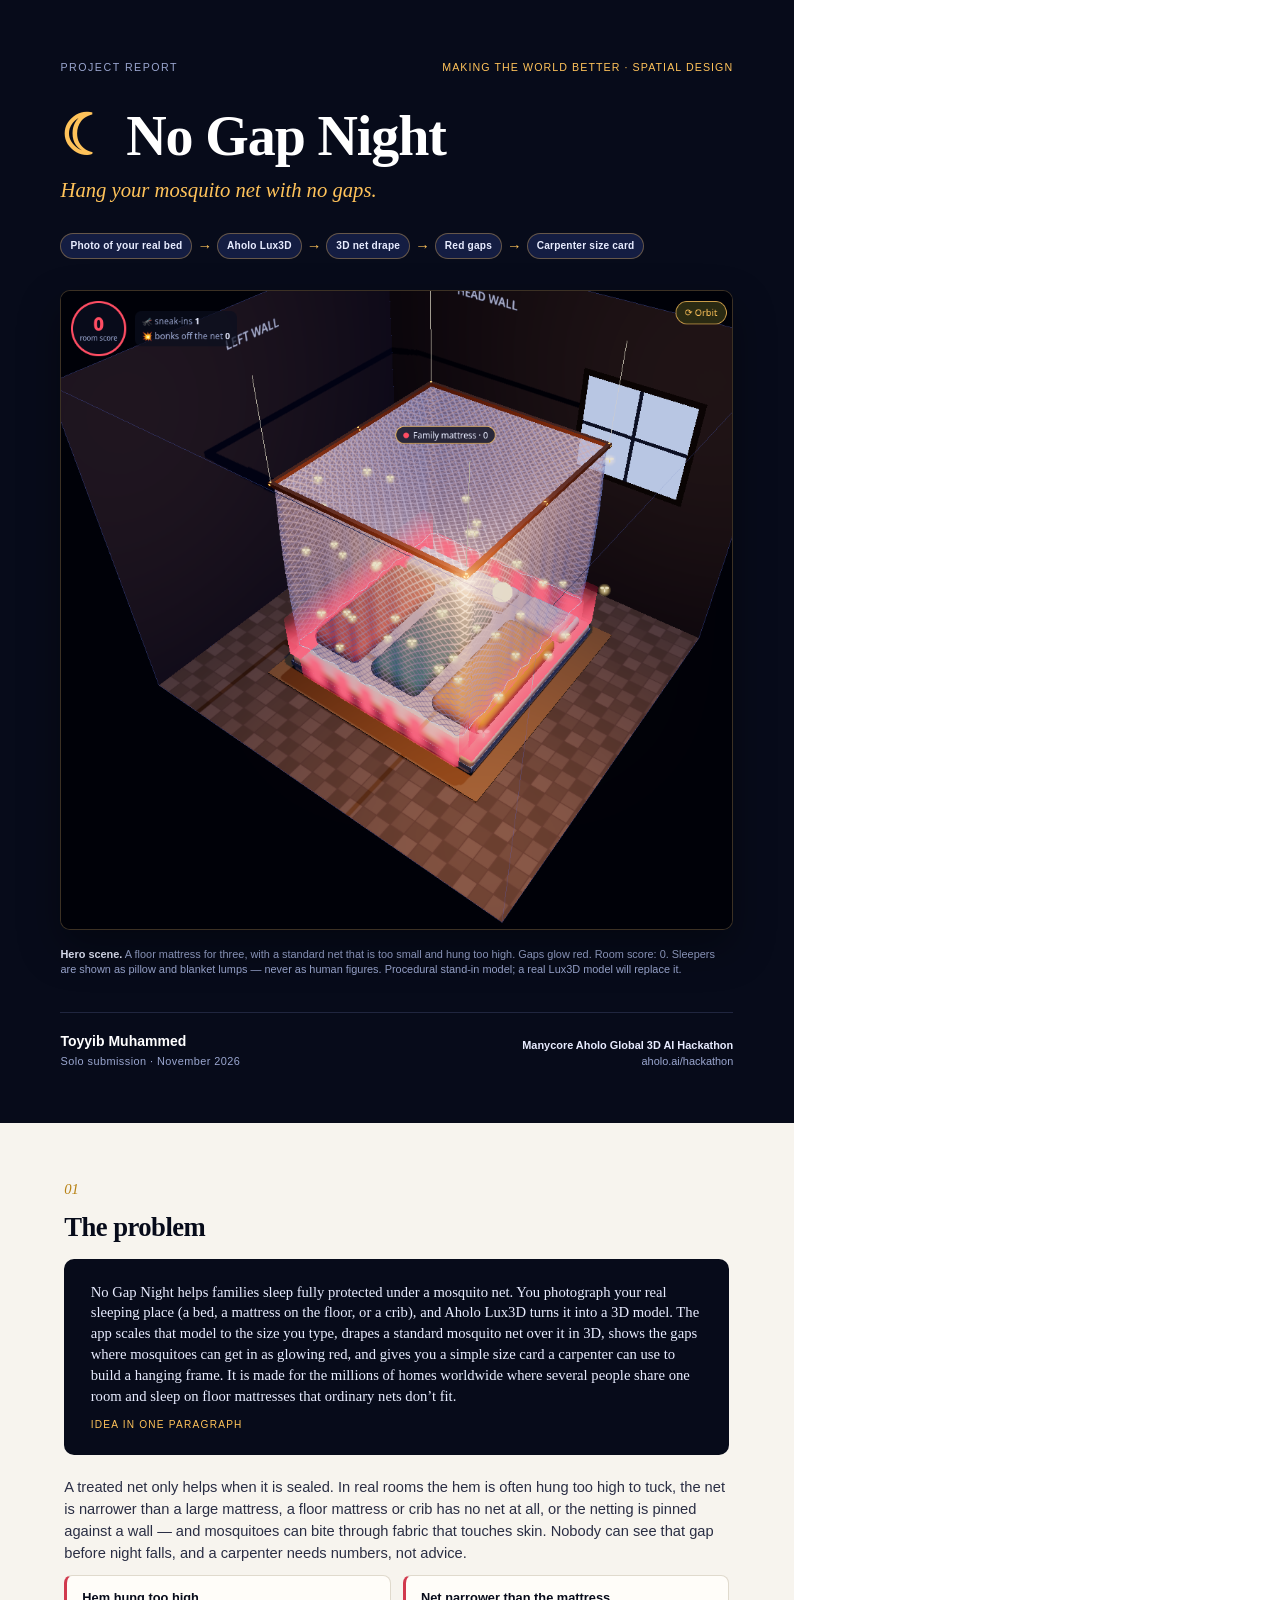
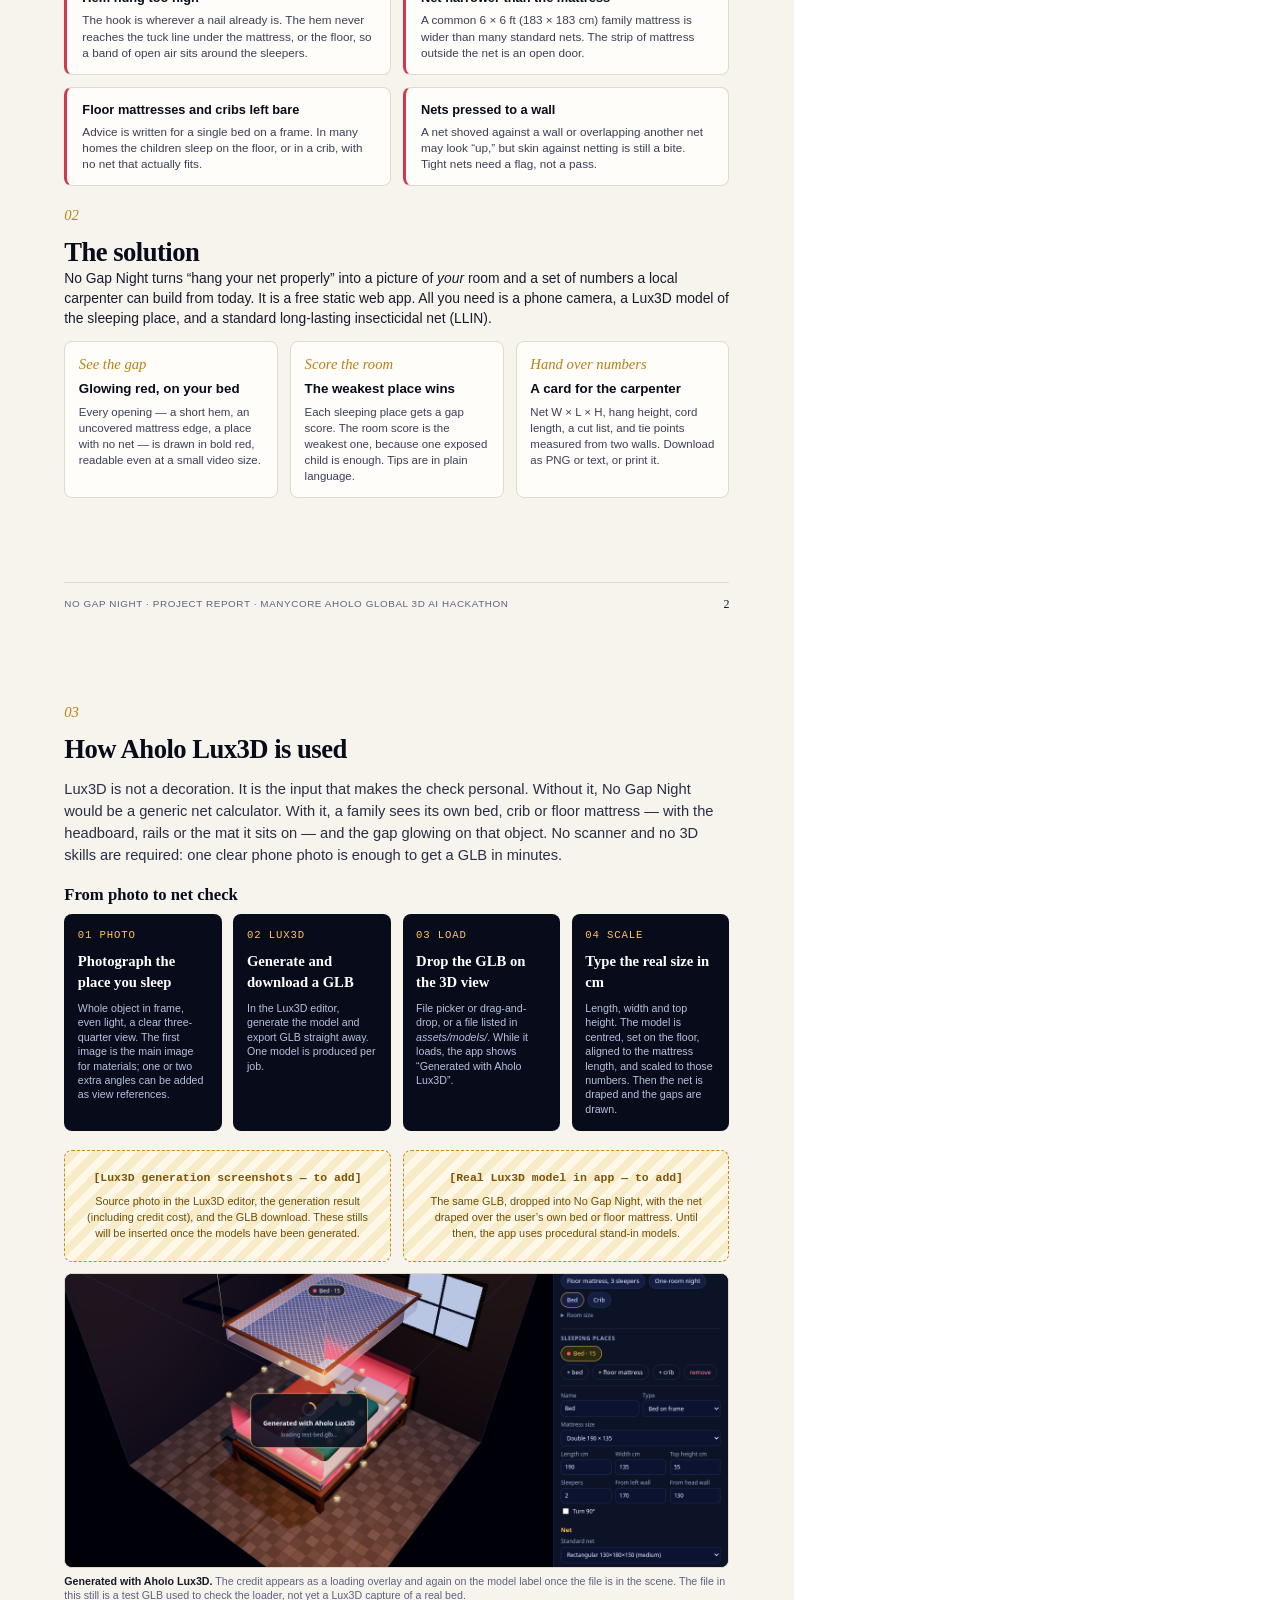
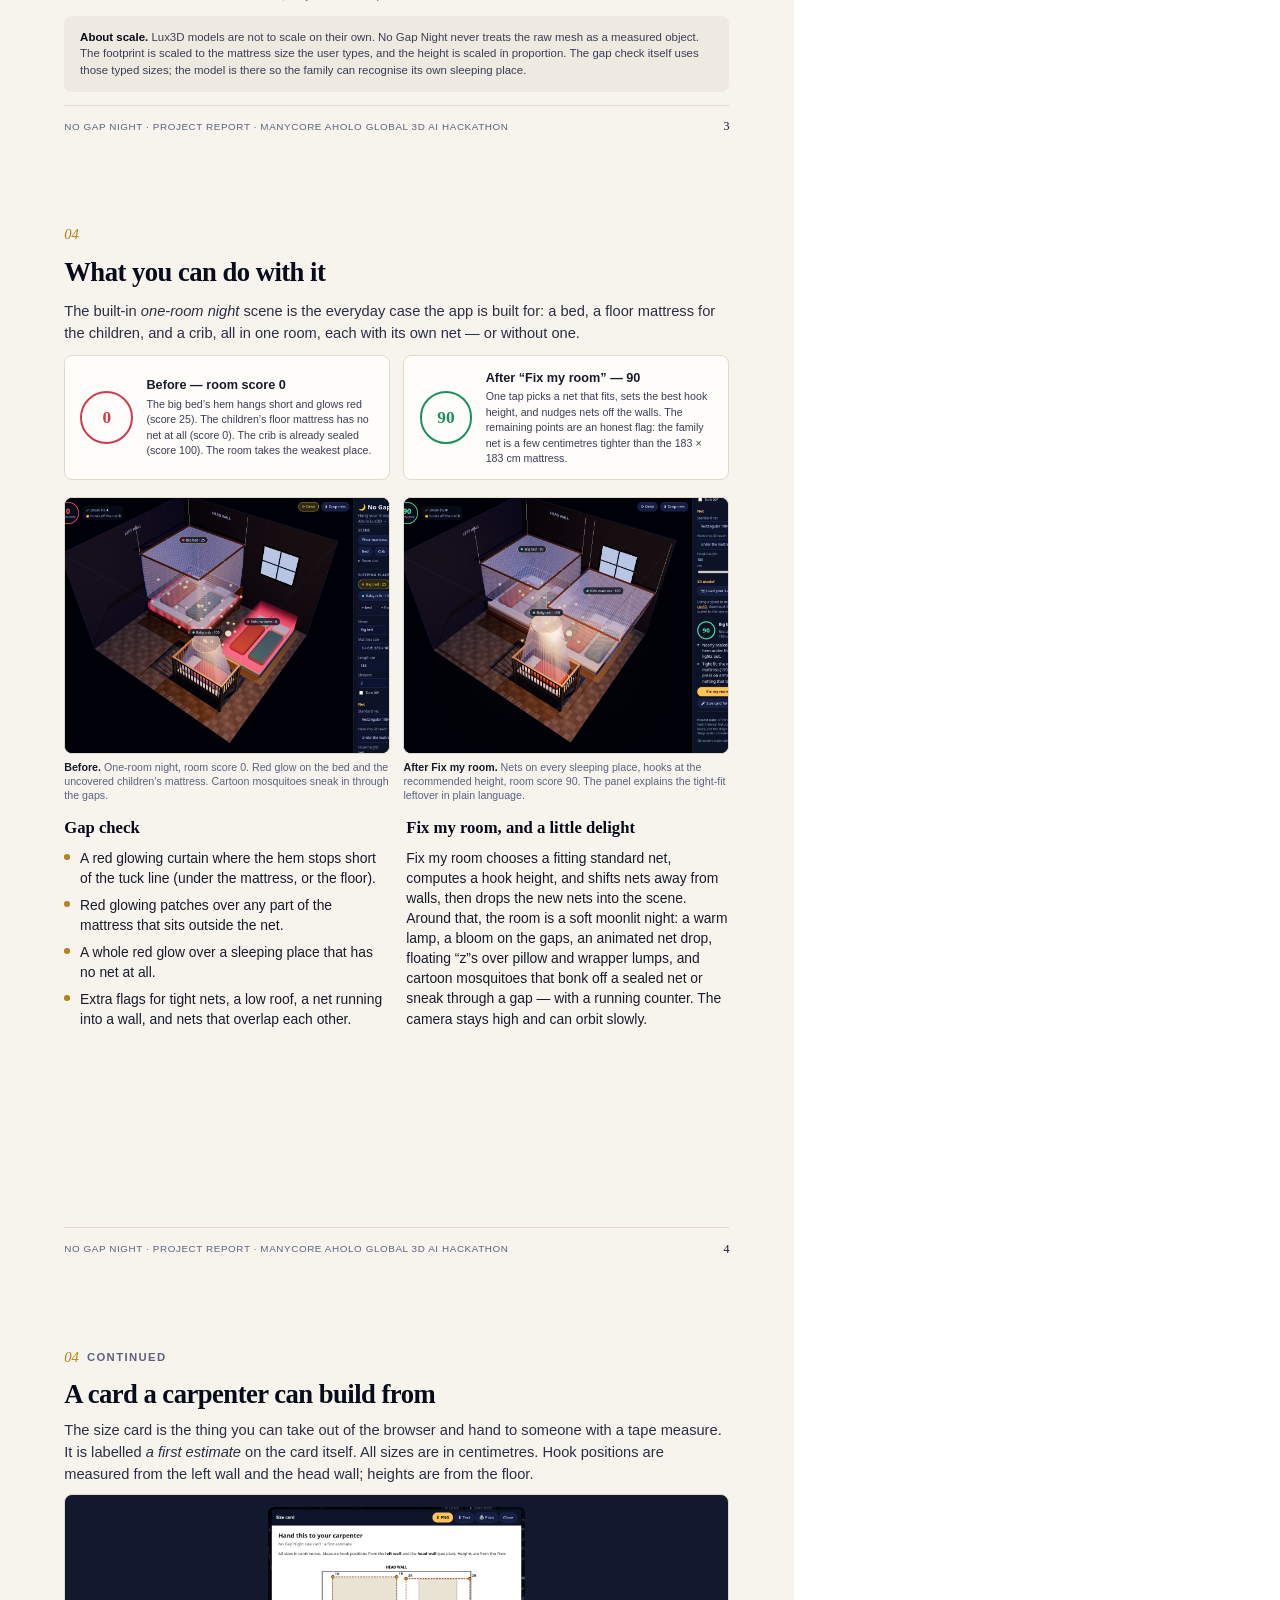
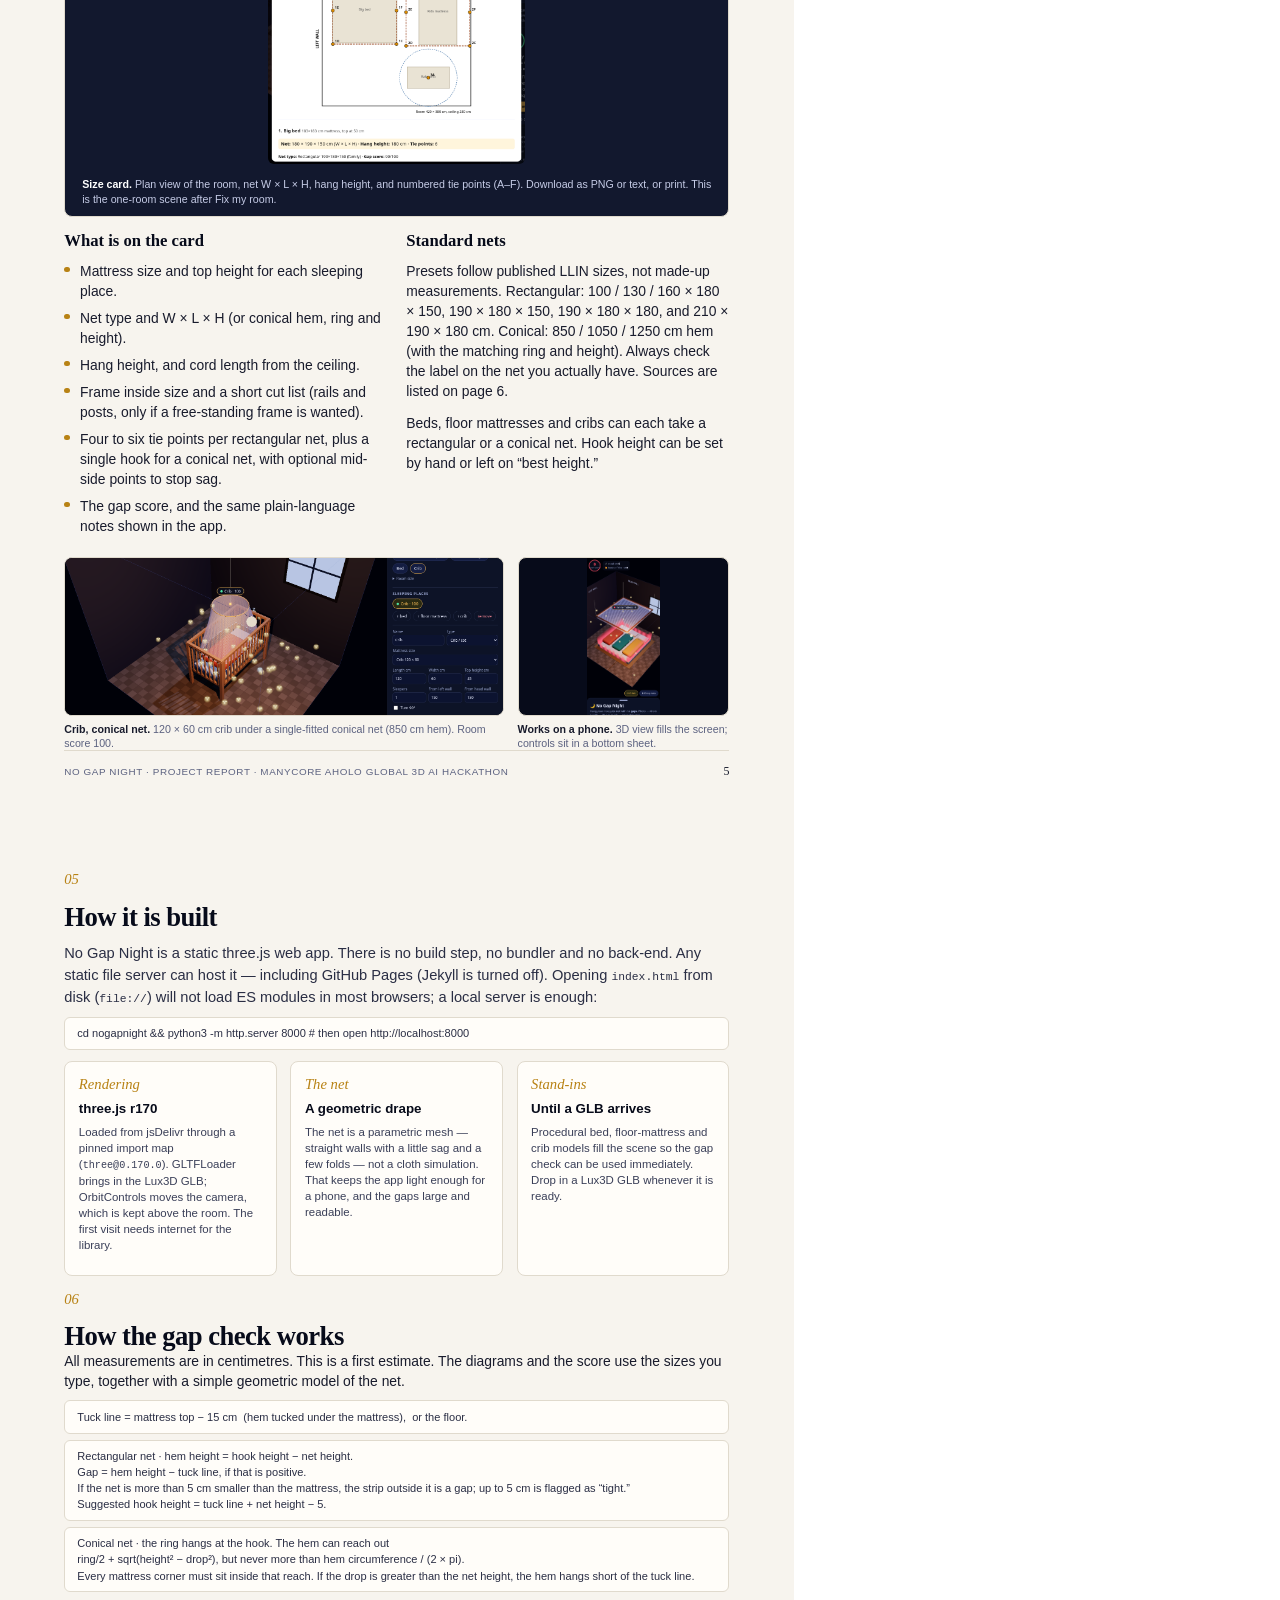
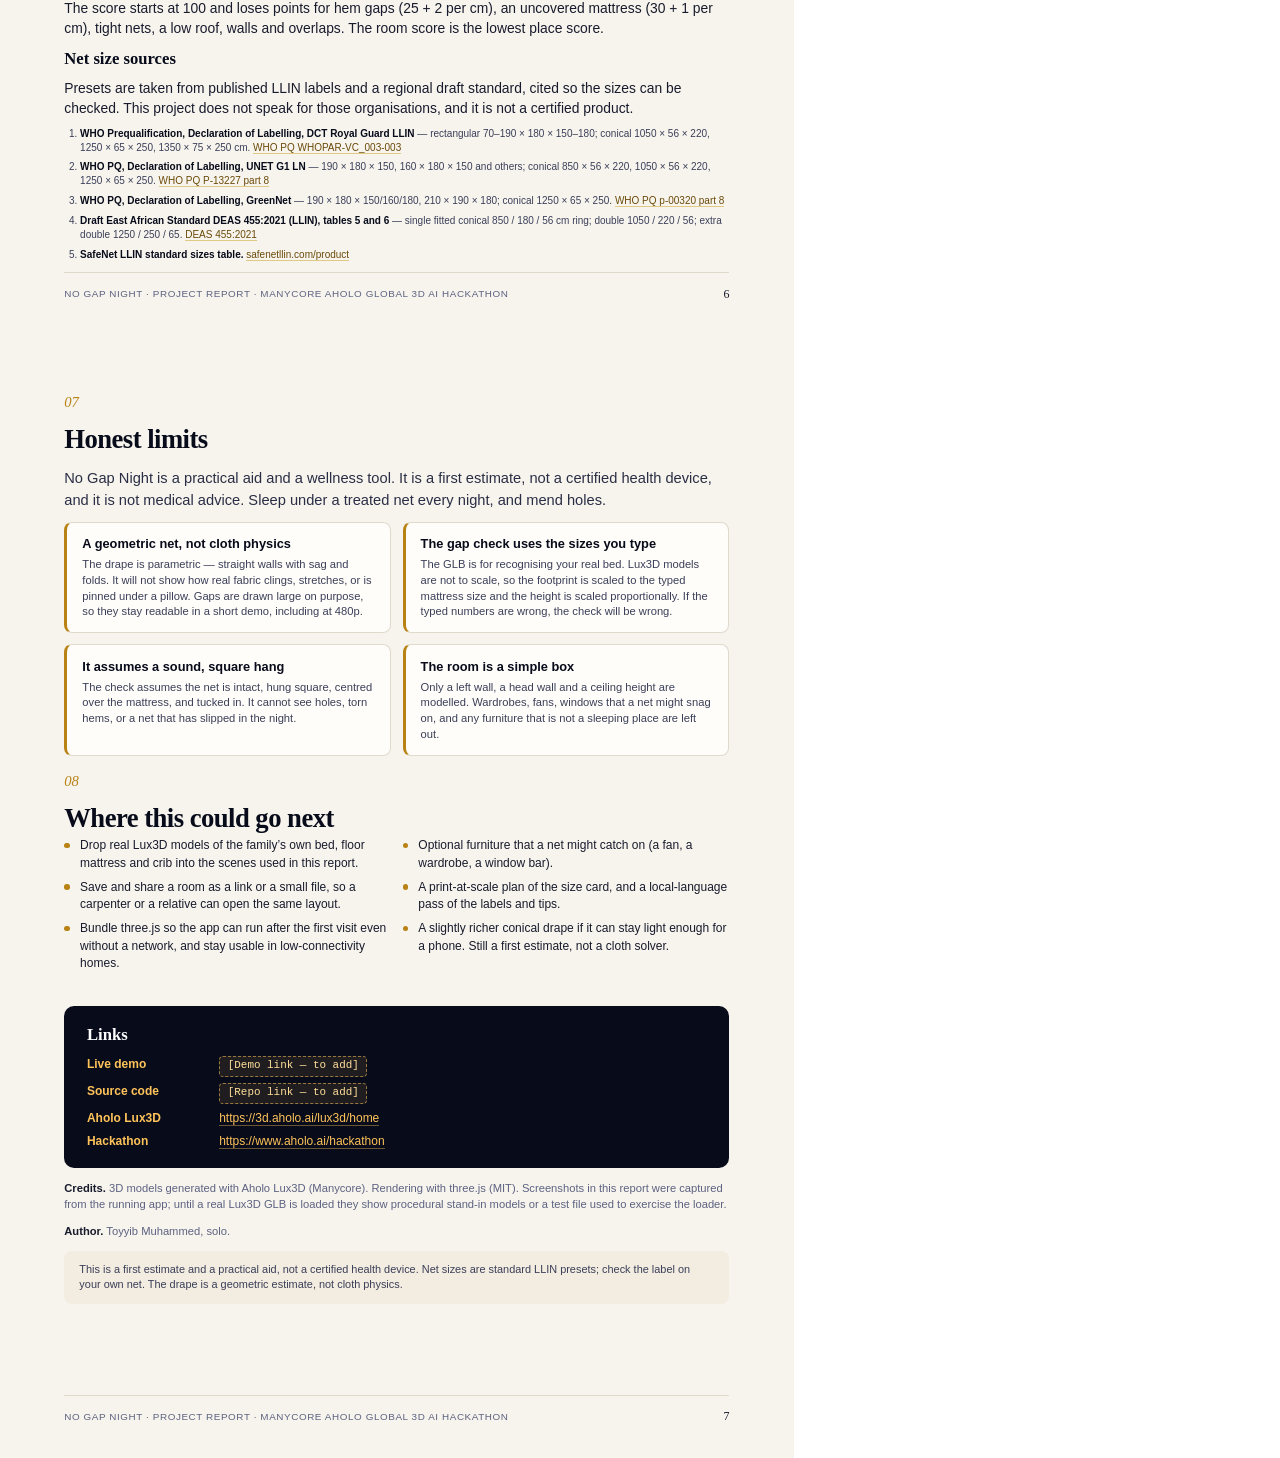
==== docs/report.html @ 70de6a38 "Add No Gap Night project report PDF for the Aholo hackathon. Seven-page A4 report (docs/NoGapNight-R" ====
<!DOCTYPE html>
<html lang="en">
<head>
<meta charset="utf-8">
<title>No Gap Night — Project Report</title>
<meta name="author" content="Toyyib Muhammed">
<style>
  @font-face {
    font-family: "Fraunces";
    src: url("file:///usr/share/fonts/truetype/sand-box/google/Fraunces/Fraunces-VariableFont_SOFT%2CWONK%2Copsz%2Cwght.ttf") format("truetype");
    font-weight: 100 900;
    font-style: normal;
    font-display: swap;
  }
  @font-face {
    font-family: "Fraunces";
    src: url("file:///usr/share/fonts/truetype/sand-box/google/Fraunces/Fraunces-Italic-VariableFont_SOFT%2CWONK%2Copsz%2Cwght.ttf") format("truetype");
    font-weight: 100 900;
    font-style: italic;
    font-display: swap;
  }
  @font-face {
    font-family: "Instrument Sans";
    src: url("file:///usr/share/fonts/truetype/sand-box/google/Instrument%20Sans/InstrumentSans-VariableFont_wdth%2Cwght.ttf") format("truetype");
    font-weight: 100 900;
    font-style: normal;
    font-display: swap;
  }
  @font-face {
    font-family: "Instrument Sans";
    src: url("file:///usr/share/fonts/truetype/sand-box/google/Instrument%20Sans/InstrumentSans-Italic-VariableFont_wdth%2Cwght.ttf") format("truetype");
    font-weight: 100 900;
    font-style: italic;
    font-display: swap;
  }
  @font-face {
    font-family: "IBM Plex Mono";
    src: url("file:///usr/share/fonts/truetype/sand-box/google/IBM%20Plex%20Mono/IBMPlexMono-Regular.ttf") format("truetype");
    font-weight: 400;
    font-style: normal;
  }
  @font-face {
    font-family: "IBM Plex Mono";
    src: url("file:///usr/share/fonts/truetype/sand-box/google/IBM%20Plex%20Mono/IBMPlexMono-SemiBold.ttf") format("truetype");
    font-weight: 600;
    font-style: normal;
  }

  :root {
    --navy: #070b1a;
    --navy-2: #12182e;
    --ink: #181b2c;
    --mute: #5c6280;
    --paper: #f7f4ee;
    --paper-2: #efeae1;
    --gold: #b88214;
    --gold-bright: #ffc35a;
    --gold-soft: #f4e4be;
    --bad: #d13a4e;
    --good: #1c8f62;
    --line: #e0dacd;
    --panel: #fffdf9;
  }

  * { box-sizing: border-box; margin: 0; padding: 0; }
  html, body {
    background: #fff;
    color: var(--ink);
    font-family: "Instrument Sans", "Source Sans 3", sans-serif;
    font-size: 10.4pt;
    line-height: 1.45;
    -webkit-print-color-adjust: exact;
    print-color-adjust: exact;
  }
  @page { size: A4; margin: 0; }
  .page {
    width: 210mm;
    height: 297mm;
    overflow: hidden;
    position: relative;
    page-break-after: always;
    break-after: page;
  }
  .page:last-child { page-break-after: auto; break-after: auto; }

  /* ---------- Cover ---------- */
  .cover {
    background: var(--navy);
    color: #e8ecff;
    padding: 16mm 16mm 14mm;
    display: flex;
    flex-direction: column;
  }
  .cover .kicker {
    display: flex;
    justify-content: space-between;
    align-items: baseline;
    font-size: 8pt;
    letter-spacing: 0.14em;
    text-transform: uppercase;
    color: #9aa6cf;
    font-weight: 500;
  }
  .cover .kicker .track { color: var(--gold-bright); letter-spacing: 0.1em; }
  .cover h1 {
    font-family: "Fraunces", serif;
    font-optical-sizing: auto;
    font-weight: 600;
    font-size: 42pt;
    line-height: 0.95;
    letter-spacing: -0.02em;
    color: #fff;
    margin: 9mm 0 3.5mm;
  }
  .cover h1 .moon { color: var(--gold-bright); font-style: normal; margin-right: 4px; }
  .cover .sub {
    font-family: "Fraunces", serif;
    font-style: italic;
    font-weight: 400;
    font-size: 15.5pt;
    color: var(--gold-bright);
    margin-bottom: 7mm;
  }
  .pipeline {
    display: flex;
    align-items: center;
    gap: 0;
    margin-bottom: 8mm;
    flex-wrap: nowrap;
  }
  .pipeline span.step {
    background: #141d42;
    border: 1px solid rgba(255, 195, 90, 0.35);
    color: #e8ecff;
    font-size: 7.6pt;
    font-weight: 580;
    letter-spacing: 0.02em;
    padding: 5px 9px;
    border-radius: 999px;
    white-space: nowrap;
  }
  .pipeline span.arrow {
    color: var(--gold-bright);
    padding: 0 5px;
    font-size: 11pt;
    flex: none;
  }
  .hero-wrap {
    flex: 1;
    min-height: 0;
    border-radius: 10px;
    overflow: hidden;
    border: 1px solid rgba(255, 195, 90, 0.22);
    box-shadow: 0 18px 40px rgba(0,0,0,0.35);
    position: relative;
    background: #050814;
  }
  .hero-wrap img {
    width: 100%;
    height: 100%;
    object-fit: cover;
    object-position: 0% 48%;
    display: block;
  }
  .cover .caption {
    margin-top: 4.5mm;
    font-size: 8.2pt;
    color: #9aa6cf;
    line-height: 1.4;
  }
  .cover .caption strong { color: #e8ecff; font-weight: 600; }
  .cover-meta {
    display: flex;
    justify-content: space-between;
    align-items: flex-end;
    margin-top: 6mm;
    padding-top: 5mm;
    border-top: 1px solid rgba(160, 180, 255, 0.16);
  }
  .cover-meta .who {
    font-size: 10.5pt;
    color: #fff;
    font-weight: 600;
  }
  .cover-meta .who small {
    display: block;
    font-weight: 400;
    font-size: 8.2pt;
    color: #9aa6cf;
    margin-top: 2px;
    letter-spacing: 0.04em;
  }
  .cover-meta .event {
    text-align: right;
    font-size: 8.2pt;
    color: #9aa6cf;
    line-height: 1.45;
  }
  .cover-meta .event b { color: #e8ecff; font-weight: 600; }

  /* ---------- Interior ---------- */
  .inner {
    background: var(--paper);
    color: var(--ink);
    padding: 15mm 17mm 20mm;
  }
  .footer {
    position: absolute;
    left: 17mm;
    right: 17mm;
    bottom: 8.5mm;
    display: flex;
    justify-content: space-between;
    align-items: center;
    font-size: 7.4pt;
    letter-spacing: 0.06em;
    text-transform: uppercase;
    color: var(--mute);
    border-top: 1px solid var(--line);
    padding-top: 3.2mm;
  }
  .footer .pg { font-family: "Fraunces", serif; font-variant-numeric: lining-nums; letter-spacing: 0; text-transform: none; font-size: 9pt; color: var(--ink); }

  .sec-label {
    display: flex;
    align-items: baseline;
    gap: 8px;
    margin-bottom: 3.2mm;
  }
  .sec-label .num {
    font-family: "Fraunces", serif;
    font-style: italic;
    font-weight: 500;
    color: var(--gold);
    font-size: 11pt;
  }
  h2 {
    font-family: "Fraunces", serif;
    font-weight: 600;
    font-size: 20pt;
    letter-spacing: -0.02em;
    line-height: 1.1;
    color: var(--navy);
  }
  h3 {
    font-family: "Fraunces", serif;
    font-weight: 600;
    font-size: 12.5pt;
    color: var(--navy);
    margin: 4.5mm 0 2mm;
  }
  p { margin: 0 0 3mm; }
  p.lead {
    font-size: 11pt;
    line-height: 1.5;
    color: #2a2e44;
  }

  .pull {
    background: var(--navy);
    color: #e8ecff;
    border-radius: 10px;
    padding: 6mm 7mm;
    margin: 0 0 5.5mm;
  }
  .pull p {
    font-family: "Fraunces", serif;
    font-weight: 400;
    font-size: 11pt;
    line-height: 1.42;
    margin: 0;
    color: #e8ecff;
  }
  .pull .attr {
    margin-top: 3mm;
    font-family: "Instrument Sans", sans-serif;
    font-size: 7.6pt;
    letter-spacing: 0.12em;
    text-transform: uppercase;
    color: var(--gold-bright);
  }

  .gaps {
    display: grid;
    grid-template-columns: 1fr 1fr;
    gap: 3.2mm;
    margin: 1mm 0 5mm;
  }
  .gap-card {
    background: var(--panel);
    border: 1px solid var(--line);
    border-radius: 8px;
    padding: 3.4mm 4mm 3.2mm;
    border-left: 3.5px solid var(--bad);
  }
  .gap-card h4 {
    font-size: 9.6pt;
    font-weight: 650;
    margin: 0 0 1.2mm;
    color: var(--navy);
  }
  .gap-card p { margin: 0; font-size: 8.8pt; color: #3a3f58; line-height: 1.4; }

  .why {
    display: grid;
    grid-template-columns: 1fr 1fr 1fr;
    gap: 3.2mm;
    margin-top: 1mm;
  }
  .why-card {
    background: var(--panel);
    border: 1px solid var(--line);
    border-radius: 8px;
    padding: 3.2mm 3.6mm 3.4mm;
  }
  .why-card .n {
    font-family: "Fraunces", serif;
    font-style: italic;
    color: var(--gold);
    font-size: 11pt;
  }
  .why-card h4 { font-size: 10pt; margin: 1mm 0 1.4mm; color: var(--navy); }
  .why-card p { margin: 0; font-size: 8.6pt; color: #3a3f58; line-height: 1.4; }

  /* Steps */
  .steps {
    display: grid;
    grid-template-columns: repeat(4, 1fr);
    gap: 3mm;
    margin: 2mm 0 5mm;
  }
  .step-card {
    background: var(--navy);
    color: #e8ecff;
    border-radius: 8px;
    padding: 3.6mm 3.6mm 4mm;
    min-height: 34mm;
  }
  .step-card .n {
    font-family: "IBM Plex Mono", monospace;
    font-size: 8pt;
    color: var(--gold-bright);
    letter-spacing: 0.08em;
  }
  .step-card h4 {
    font-family: "Fraunces", serif;
    font-size: 11pt;
    font-weight: 600;
    margin: 2mm 0 2mm;
    color: #fff;
  }
  .step-card p { margin: 0; font-size: 8pt; color: #b7c0e0; line-height: 1.35; }

  .placeholder {
    border: 1.5px dashed #c48a1a;
    background: repeating-linear-gradient(
      -45deg,
      #fff8e8,
      #fff8e8 8px,
      #f8ebc8 8px,
      #f8ebc8 16px
    );
    border-radius: 8px;
    padding: 5mm 5mm;
    text-align: center;
    color: #6a4e08;
  }
  .placeholder .tag {
    font-family: "IBM Plex Mono", monospace;
    font-weight: 600;
    font-size: 8.6pt;
    color: #7a5408;
    letter-spacing: 0;
    text-transform: none;
  }
  .placeholder p {
    margin: 2mm 0 0;
    font-size: 8.2pt;
    color: #6a4e08;
  }
  .ph-row {
    display: grid;
    grid-template-columns: 1fr 1fr;
    gap: 3.2mm;
    margin: 3mm 0;
  }

  figure {
    margin: 0 0 3.5mm;
  }
  figure img {
    width: 100%;
    display: block;
    border-radius: 8px;
    border: 1px solid var(--line);
    background: #070b1a;
  }
  figcaption {
    font-size: 8pt;
    color: var(--mute);
    margin-top: 1.6mm;
    line-height: 1.35;
  }
  figcaption strong { color: var(--ink); font-weight: 600; }

  .shot-tall { height: 88mm; object-fit: cover; object-position: 20% 50%; }
  .shot-wide { height: 78mm; object-fit: cover; object-position: 30% 50%; }
  .shot-card { height: 68mm; width: auto; max-width: 100%; object-fit: contain; object-position: center top; background: transparent; border: none; margin: 0 auto; }
  figure.cardfig { text-align: center; background: var(--navy-2); border-radius: 8px; padding: 3mm 3mm 0; border: 1px solid var(--line); margin-bottom: 3.2mm; }
  figure.cardfig img { border: none; border-radius: 6px; }
  figure.cardfig figcaption { text-align: left; padding: 2mm 1.5mm 2.6mm; color: #c5cbe6; }
  figure.cardfig figcaption strong { color: #fff; }
  .shot-pair {
    display: grid;
    grid-template-columns: 1fr 1fr;
    gap: 3.5mm;
    margin: 0 0 3.5mm;
  }
  .shot-pair figure { margin: 0; }
  .shot-pair img { height: 68mm; object-fit: cover; object-position: 15% 50%; }
  .shot-pair.crib-mobile { grid-template-columns: 1.35fr 0.65fr; margin: 0; }
  .shot-pair.crib-mobile img { height: 42mm; object-position: 18% 40%; }
  .shot-pair.crib-mobile .mobile img { object-fit: contain; object-position: center top; background: #070b1a; }
  .trio {
    display: grid;
    grid-template-columns: 1.15fr 1.15fr 0.7fr;
    gap: 3.2mm;
    margin: 0;
    align-items: start;
  }
  .trio figure { margin: 0; }
  .trio img { height: 46mm; object-fit: cover; object-position: 20% 40%; }
  .trio .mobile img {
    object-fit: contain;
    object-position: center top;
    background: #070b1a;
    height: 46mm;
  }

  .note {
    background: var(--paper-2);
    border-radius: 8px;
    padding: 3.4mm 4.2mm;
    font-size: 8.6pt;
    color: #3a3f58;
    margin: 0 0 4mm;
  }
  .note strong { color: var(--navy); }

  .split {
    display: grid;
    grid-template-columns: 1fr 1fr;
    gap: 5mm;
  }
  .split-3 {
    display: grid;
    grid-template-columns: 1fr 1fr 1fr;
    gap: 3.5mm;
  }

  ul.clean, ol.clean {
    margin: 0 0 3.5mm 4.2mm;
    padding: 0;
  }
  ul.clean li, ol.clean li { margin: 0 0 1.6mm; }
  ul.plain {
    list-style: none;
    margin: 0 0 3mm;
    padding: 0;
  }
  ul.plain li {
    padding-left: 4.2mm;
    position: relative;
    margin-bottom: 1.8mm;
  }
  ul.plain li::before {
    content: "";
    width: 5.5px;
    height: 5.5px;
    border-radius: 50%;
    background: var(--gold);
    position: absolute;
    left: 0;
    top: 0.45em;
  }

  .feat {
    display: grid;
    grid-template-columns: 22mm 1fr;
    gap: 3mm;
    margin-bottom: 3.6mm;
    align-items: start;
  }
  .feat .badge {
    font-family: "IBM Plex Mono", monospace;
    font-size: 7.2pt;
    letter-spacing: 0.06em;
    text-transform: uppercase;
    color: var(--gold);
    padding-top: 1.5px;
    font-weight: 600;
  }
  .feat h3 { margin: 0 0 1.2mm; font-size: 12pt; }
  .feat p { margin: 0; font-size: 9.4pt; color: #2a2e44; }

  .score-row {
    display: flex;
    gap: 3.5mm;
    margin: 0 0 4.5mm;
  }
  .pill {
    flex: 1;
    background: var(--panel);
    border: 1px solid var(--line);
    border-radius: 8px;
    padding: 3.2mm 4mm;
    display: flex;
    gap: 3.5mm;
    align-items: center;
  }
  .ring {
    width: 14mm;
    height: 14mm;
    border-radius: 50%;
    display: flex;
    align-items: center;
    justify-content: center;
    font-family: "Fraunces", serif;
    font-weight: 650;
    font-size: 13pt;
    flex: none;
    border: 2.5px solid;
  }
  .ring.bad { color: var(--bad); border-color: var(--bad); }
  .ring.good { color: var(--good); border-color: var(--good); }
  .pill h4 { font-size: 9.5pt; margin: 0 0 0.6mm; }
  .pill p { margin: 0; font-size: 8pt; color: #3a3f58; }

  .formula {
    font-family: "Instrument Sans", "IBM Plex Mono", sans-serif;
    font-size: 8.3pt;
    background: var(--panel);
    border: 1px solid var(--line);
    border-radius: 6px;
    padding: 2.0mm 3.2mm;
    margin: 0 0 1.6mm;
    color: #2a2e44;
    line-height: 1.45;
  }
  .sources {
    font-size: 7.5pt;
    color: #3a3f58;
    line-height: 1.38;
  }
  .sources li { margin-bottom: 1.1mm; }
  .sources a, a { color: #6a4a08; text-decoration: none; border-bottom: 1px solid #e0c985; }
  .sources .t { font-weight: 600; color: var(--navy); }

  .limit {
    background: var(--panel);
    border: 1px solid var(--line);
    border-left: 3.5px solid var(--gold);
    border-radius: 8px;
    padding: 3.2mm 4mm;
    margin: 0;
  }
  .limit h4 { font-size: 9.6pt; margin: 0 0 1mm; color: var(--navy); }
  .limit p { margin: 0; font-size: 8.4pt; color: #3a3f58; line-height: 1.4; }
  .limit-grid {
    display: grid;
    grid-template-columns: 1fr 1fr;
    gap: 3mm;
    margin: 0 0 4mm;
  }

  .future {
    display: grid;
    grid-template-columns: 1fr 1fr;
    gap: 3mm;
    margin: 1mm 0 4mm;
  }
  .future li { font-size: 9pt; }

  .links {
    background: var(--navy);
    color: #e8ecff;
    border-radius: 10px;
    padding: 4.5mm 6mm;
    margin: 0 0 3.2mm;
  }
  .links h3 { color: #fff; margin: 0 0 2.4mm; }
  .links dl { display: grid; grid-template-columns: 32mm 1fr; gap: 1.6mm 3mm; font-size: 9pt; }
  .links dt { color: var(--gold-bright); font-weight: 600; }
  .links dd { margin: 0; color: #e8ecff; }
  .links .ph {
    font-family: "IBM Plex Mono", monospace;
    font-size: 8.2pt;
    color: #ffe09a;
    background: rgba(255, 195, 90, 0.1);
    border: 1px dashed rgba(255, 195, 90, 0.55);
    border-radius: 4px;
    padding: 0.4mm 2mm;
    display: inline-block;
  }
  .links a { color: var(--gold-bright); border-bottom-color: rgba(255,195,90,0.4); }

  .credits {
    font-size: 8.4pt;
    color: var(--mute);
    line-height: 1.45;
  }
  .credits strong { color: var(--ink); }

  .disclaimer {
    margin-top: 2mm;
    margin-bottom: 0;
    padding: 2.8mm 4mm;
    background: #f3ece0;
    border-radius: 8px;
    font-size: 8.2pt;
    color: #3a3f58;
  }

  /* slight tighter lead on later pages */
  .tight p { margin-bottom: 2.4mm; }
</style>
</head>
<body>

<!-- ===================== PAGE 1: COVER ===================== -->
<section class="page cover">
  <div class="kicker">
    <span>Project report</span>
    <span class="track">Making the World Better  ·  Spatial Design</span>
  </div>
  <h1><span class="moon">☾</span> No Gap Night</h1>
  <div class="sub">Hang your mosquito net with no gaps.</div>
  <div class="pipeline">
    <span class="step">Photo of your real bed</span>
    <span class="arrow">→</span>
    <span class="step">Aholo Lux3D</span>
    <span class="arrow">→</span>
    <span class="step">3D net drape</span>
    <span class="arrow">→</span>
    <span class="step">Red gaps</span>
    <span class="arrow">→</span>
    <span class="step">Carpenter size card</span>
  </div>
  <div class="hero-wrap">
    <img src="../shots/01-hero-floor-mattress-gaps.png" alt="Hero scene: a floor mattress for three under a net that is too small and hung too high, with glowing red gaps and a room score of 0.">
  </div>
  <p class="caption"><strong>Hero scene.</strong> A floor mattress for three, with a standard net that is too small and hung too high. Gaps glow red. Room score: 0. Sleepers are shown as pillow and blanket lumps — never as human figures. Procedural stand-in model; a real Lux3D model will replace it.</p>
  <div class="cover-meta">
    <div class="who">Toyyib Muhammed
      <small>Solo submission  ·  November 2026</small>
    </div>
    <div class="event">
      <b>Manycore Aholo Global 3D AI Hackathon</b><br>
      aholo.ai/hackathon
    </div>
  </div>
</section>

<!-- ===================== PAGE 2: PROBLEM + SOLUTION ===================== -->
<section class="page inner">
  <div class="sec-label"><span class="num">01</span></div>
  <h2>The problem</h2>
  <div class="pull" style="margin-top:4.5mm;">
    <p>No Gap Night helps families sleep fully protected under a mosquito net. You photograph your real sleeping place (a bed, a mattress on the floor, or a crib), and Aholo Lux3D turns it into a 3D model. The app scales that model to the size you type, drapes a standard mosquito net over it in 3D, shows the gaps where mosquitoes can get in as glowing red, and gives you a simple size card a carpenter can use to build a hanging frame. It is made for the millions of homes worldwide where several people share one room and sleep on floor mattresses that ordinary nets don’t fit.</p>
    <div class="attr">Idea in one paragraph</div>
  </div>

  <p class="lead">A treated net only helps when it is sealed. In real rooms the hem is often hung too high to tuck, the net is narrower than a large mattress, a floor mattress or crib has no net at all, or the netting is pinned against a wall — and mosquitoes can bite through fabric that touches skin. Nobody can see that gap before night falls, and a carpenter needs numbers, not advice.</p>

  <div class="gaps">
    <div class="gap-card">
      <h4>Hem hung too high</h4>
      <p>The hook is wherever a nail already is. The hem never reaches the tuck line under the mattress, or the floor, so a band of open air sits around the sleepers.</p>
    </div>
    <div class="gap-card">
      <h4>Net narrower than the mattress</h4>
      <p>A common 6 × 6 ft (183 × 183 cm) family mattress is wider than many standard nets. The strip of mattress outside the net is an open door.</p>
    </div>
    <div class="gap-card">
      <h4>Floor mattresses and cribs left bare</h4>
      <p>Advice is written for a single bed on a frame. In many homes the children sleep on the floor, or in a crib, with no net that actually fits.</p>
    </div>
    <div class="gap-card">
      <h4>Nets pressed to a wall</h4>
      <p>A net shoved against a wall or overlapping another net may look “up,” but skin against netting is still a bite. Tight nets need a flag, not a pass.</p>
    </div>
  </div>

  <div class="sec-label"><span class="num">02</span></div>
  <h2>The solution</h2>
  <p>No Gap Night turns “hang your net properly” into a picture of <em>your</em> room and a set of numbers a local carpenter can build from today. It is a free static web app. All you need is a phone camera, a Lux3D model of the sleeping place, and a standard long-lasting insecticidal net (LLIN).</p>

  <div class="why" style="margin-top:3.5mm;">
    <div class="why-card">
      <div class="n">See the gap</div>
      <h4>Glowing red, on your bed</h4>
      <p>Every opening — a short hem, an uncovered mattress edge, a place with no net — is drawn in bold red, readable even at a small video size.</p>
    </div>
    <div class="why-card">
      <div class="n">Score the room</div>
      <h4>The weakest place wins</h4>
      <p>Each sleeping place gets a gap score. The room score is the weakest one, because one exposed child is enough. Tips are in plain language.</p>
    </div>
    <div class="why-card">
      <div class="n">Hand over numbers</div>
      <h4>A card for the carpenter</h4>
      <p>Net W × L × H, hang height, cord length, a cut list, and tie points measured from two walls. Download as PNG or text, or print it.</p>
    </div>
  </div>

  <div class="footer">
    <span>No Gap Night  ·  Project report  ·  Manycore Aholo Global 3D AI Hackathon</span>
    <span class="pg">2</span>
  </div>
</section>

<!-- ===================== PAGE 3: LUX3D ===================== -->
<section class="page inner">
  <div class="sec-label"><span class="num">03</span></div>
  <h2>How Aholo Lux3D is used</h2>
  <p class="lead" style="margin-top:3.5mm;">Lux3D is not a decoration. It is the input that makes the check personal. Without it, No Gap Night would be a generic net calculator. With it, a family sees its own bed, crib or floor mattress — with the headboard, rails or the mat it sits on — and the gap glowing on that object. No scanner and no 3D skills are required: one clear phone photo is enough to get a GLB in minutes.</p>

  <h3>From photo to net check</h3>
  <div class="steps">
    <div class="step-card">
      <div class="n">01  PHOTO</div>
      <h4>Photograph the place you sleep</h4>
      <p>Whole object in frame, even light, a clear three-quarter view. The first image is the main image for materials; one or two extra angles can be added as view references.</p>
    </div>
    <div class="step-card">
      <div class="n">02  LUX3D</div>
      <h4>Generate and download a GLB</h4>
      <p>In the Lux3D editor, generate the model and export GLB straight away. One model is produced per job.</p>
    </div>
    <div class="step-card">
      <div class="n">03  LOAD</div>
      <h4>Drop the GLB on the 3D view</h4>
      <p>File picker or drag-and-drop, or a file listed in <em>assets/models/</em>. While it loads, the app shows “Generated with Aholo Lux3D”.</p>
    </div>
    <div class="step-card">
      <div class="n">04  SCALE</div>
      <h4>Type the real size in cm</h4>
      <p>Length, width and top height. The model is centred, set on the floor, aligned to the mattress length, and scaled to those numbers. Then the net is draped and the gaps are drawn.</p>
    </div>
  </div>

  <div class="ph-row">
    <div class="placeholder">
      <div class="tag">[Lux3D generation screenshots — to add]</div>
      <p>Source photo in the Lux3D editor, the generation result (including credit cost), and the GLB download. These stills will be inserted once the models have been generated.</p>
    </div>
    <div class="placeholder">
      <div class="tag">[Real Lux3D model in app — to add]</div>
      <p>The same GLB, dropped into No Gap Night, with the net draped over the user’s own bed or floor mattress. Until then, the app uses procedural stand-in models.</p>
    </div>
  </div>

  <figure>
    <img class="shot-wide" src="../shots/06a-glb-loading-credit.png" alt="The app showing the credit 'Generated with Aholo Lux3D' while a GLB file loads over a bed.">
    <figcaption><strong>Generated with Aholo Lux3D.</strong> The credit appears as a loading overlay and again on the model label once the file is in the scene. The file in this still is a test GLB used to check the loader, not yet a Lux3D capture of a real bed.</figcaption>
  </figure>

  <div class="note">
    <strong>About scale.</strong> Lux3D models are not to scale on their own. No Gap Night never treats the raw mesh as a measured object. The footprint is scaled to the mattress size the user types, and the height is scaled in proportion. The gap check itself uses those typed sizes; the model is there so the family can recognise its own sleeping place.
  </div>

  <div class="footer">
    <span>No Gap Night  ·  Project report  ·  Manycore Aholo Global 3D AI Hackathon</span>
    <span class="pg">3</span>
  </div>
</section>

<!-- ===================== PAGE 4: FEATURES before/after ===================== -->
<section class="page inner">
  <div class="sec-label"><span class="num">04</span></div>
  <h2>What you can do with it</h2>
  <p class="lead" style="margin-top:3.5mm;">The built-in <em>one-room night</em> scene is the everyday case the app is built for: a bed, a floor mattress for the children, and a crib, all in one room, each with its own net — or without one.</p>

  <div class="score-row">
    <div class="pill">
      <div class="ring bad">0</div>
      <div>
        <h4>Before — room score 0</h4>
        <p>The big bed’s hem hangs short and glows red (score 25). The children’s floor mattress has no net at all (score 0). The crib is already sealed (score 100). The room takes the weakest place.</p>
      </div>
    </div>
    <div class="pill">
      <div class="ring good">90</div>
      <div>
        <h4>After “Fix my room” — 90</h4>
        <p>One tap picks a net that fits, sets the best hook height, and nudges nets off the walls. The remaining points are an honest flag: the family net is a few centimetres tighter than the 183 × 183 cm mattress.</p>
      </div>
    </div>
  </div>

  <div class="shot-pair">
    <figure>
      <img src="../shots/02-one-room-gaps.png" alt="One-room night before the fix: red gaps on the bed, a bare floor mattress, a sealed crib, room score 0.">
      <figcaption><strong>Before.</strong> One-room night, room score 0. Red glow on the bed and the uncovered children’s mattress. Cartoon mosquitoes sneak in through the gaps.</figcaption>
    </figure>
    <figure>
      <img src="../shots/03-after-fix.png" alt="The same room after Fix my room: nets on every sleeping place, room score 90.">
      <figcaption><strong>After Fix my room.</strong> Nets on every sleeping place, hooks at the recommended height, room score 90. The panel explains the tight-fit leftover in plain language.</figcaption>
    </figure>
  </div>

  <div class="split" style="margin-top:1mm;">
    <div>
      <h3 style="margin-top:0;">Gap check</h3>
      <ul class="plain">
        <li>A red glowing curtain where the hem stops short of the tuck line (under the mattress, or the floor).</li>
        <li>Red glowing patches over any part of the mattress that sits outside the net.</li>
        <li>A whole red glow over a sleeping place that has no net at all.</li>
        <li>Extra flags for tight nets, a low roof, a net running into a wall, and nets that overlap each other.</li>
      </ul>
    </div>
    <div>
      <h3 style="margin-top:0;">Fix my room, and a little delight</h3>
      <p>Fix my room chooses a fitting standard net, computes a hook height, and shifts nets away from walls, then drops the new nets into the scene. Around that, the room is a soft moonlit night: a warm lamp, a bloom on the gaps, an animated net drop, floating “z”s over pillow and wrapper lumps, and cartoon mosquitoes that bonk off a sealed net or sneak through a gap — with a running counter. The camera stays high and can orbit slowly.</p>
    </div>
  </div>

  <div class="footer">
    <span>No Gap Night  ·  Project report  ·  Manycore Aholo Global 3D AI Hackathon</span>
    <span class="pg">4</span>
  </div>
</section>

<!-- ===================== PAGE 5: size card, crib, mobile ===================== -->
<section class="page inner">
  <div class="sec-label"><span class="num">04</span> <span style="font-size:8.5pt;letter-spacing:0.12em;text-transform:uppercase;color:var(--mute);font-weight:600;align-self:center;">continued</span></div>
  <h2>A card a carpenter can build from</h2>
  <p class="lead" style="margin-top:2.6mm;margin-bottom:2.4mm;">The size card is the thing you can take out of the browser and hand to someone with a tape measure. It is labelled <em>a first estimate</em> on the card itself. All sizes are in centimetres. Hook positions are measured from the left wall and the head wall; heights are from the floor.</p>

  <figure class="cardfig">
    <img class="shot-card" src="fig-size-card.png" alt="Size card dialog: plan view of a bed, a floor mattress and a crib, with numbered tie points and net dimensions.">
    <figcaption><strong>Size card.</strong> Plan view of the room, net W × L × H, hang height, and numbered tie points (A–F). Download as PNG or text, or print. This is the one-room scene after Fix my room.</figcaption>
  </figure>

  <div class="split" style="margin-bottom:2.6mm;">
    <div>
      <h3 style="margin-top:0;">What is on the card</h3>
      <ul class="plain">
        <li>Mattress size and top height for each sleeping place.</li>
        <li>Net type and W × L × H (or conical hem, ring and height).</li>
        <li>Hang height, and cord length from the ceiling.</li>
        <li>Frame inside size and a short cut list (rails and posts, only if a free-standing frame is wanted).</li>
        <li>Four to six tie points per rectangular net, plus a single hook for a conical net, with optional mid-side points to stop sag.</li>
        <li>The gap score, and the same plain-language notes shown in the app.</li>
      </ul>
    </div>
    <div>
      <h3 style="margin-top:0;">Standard nets</h3>
      <p>Presets follow published LLIN sizes, not made-up measurements. Rectangular: 100 / 130 / 160 × 180 × 150, 190 × 180 × 150, 190 × 180 × 180, and 210 × 190 × 180 cm. Conical: 850 / 1050 / 1250 cm hem (with the matching ring and height). Always check the label on the net you actually have. Sources are listed on page 6.</p>
      <p style="margin-bottom:0;">Beds, floor mattresses and cribs can each take a rectangular or a conical net. Hook height can be set by hand or left on “best height.”</p>
    </div>
  </div>

  <div class="shot-pair crib-mobile">
    <figure>
      <img src="../shots/05-crib-conical.png" alt="A crib under a conical net, room score 100, mosquitoes bouncing off the net.">
      <figcaption><strong>Crib, conical net.</strong> 120 × 60 cm crib under a single-fitted conical net (850 cm hem). Room score 100.</figcaption>
    </figure>
    <figure class="mobile">
      <img src="../shots/07-mobile.png" alt="The app on a phone, with the 3D room filling the screen and controls in a bottom sheet.">
      <figcaption><strong>Works on a phone.</strong> 3D view fills the screen; controls sit in a bottom sheet.</figcaption>
    </figure>
  </div>

  <div class="footer">
    <span>No Gap Night  ·  Project report  ·  Manycore Aholo Global 3D AI Hackathon</span>
    <span class="pg">5</span>
  </div>
</section>

<!-- ===================== PAGE 6: TECH ===================== -->
<section class="page inner tight">
  <div class="sec-label"><span class="num">05</span></div>
  <h2>How it is built</h2>
  <p class="lead" style="margin-top:2.6mm;">No Gap Night is a static three.js web app. There is no build step, no bundler and no back-end. Any static file server can host it — including GitHub Pages (Jekyll is turned off). Opening <span style="font-family:'IBM Plex Mono',monospace;font-size:8.5pt;">index.html</span> from disk (<span style="font-family:'IBM Plex Mono',monospace;font-size:8.5pt;">file://</span>) will not load ES modules in most browsers; a local server is enough:</p>

  <div class="formula" style="margin-bottom:3mm;">cd nogapnight && python3 -m http.server 8000    # then open http://localhost:8000</div>

  <div class="split-3" style="margin-bottom:3.2mm;">
    <div class="why-card">
      <div class="n">Rendering</div>
      <h4>three.js r170</h4>
      <p>Loaded from jsDelivr through a pinned import map (<span style="font-family:'IBM Plex Mono',monospace;font-size:7.6pt;">three@0.170.0</span>). GLTFLoader brings in the Lux3D GLB; OrbitControls moves the camera, which is kept above the room. The first visit needs internet for the library.</p>
    </div>
    <div class="why-card">
      <div class="n">The net</div>
      <h4>A geometric drape</h4>
      <p>The net is a parametric mesh — straight walls with a little sag and a few folds — not a cloth simulation. That keeps the app light enough for a phone, and the gaps large and readable.</p>
    </div>
    <div class="why-card">
      <div class="n">Stand-ins</div>
      <h4>Until a GLB arrives</h4>
      <p>Procedural bed, floor-mattress and crib models fill the scene so the gap check can be used immediately. Drop in a Lux3D GLB whenever it is ready.</p>
    </div>
  </div>

  <div class="sec-label"><span class="num">06</span></div>
  <h2>How the gap check works</h2>
  <p>All measurements are in centimetres. This is a first estimate. The diagrams and the score use the sizes you type, together with a simple geometric model of the net.</p>

  <div class="formula">Tuck line  =  mattress top − 15 cm &nbsp;(hem tucked under the mattress), &nbsp;or the floor.</div>
  <div class="formula">Rectangular net  ·  hem height = hook height − net height.<br>
    Gap = hem height − tuck line, if that is positive.<br>
    If the net is more than 5 cm smaller than the mattress, the strip outside it is a gap; up to 5 cm is flagged as “tight.”<br>
    Suggested hook height  =  tuck line + net height − 5.</div>
  <div class="formula">Conical net  ·  the ring hangs at the hook. The hem can reach out<br>
    ring/2 + sqrt(height² − drop²), but never more than hem circumference / (2 × pi).<br>
    Every mattress corner must sit inside that reach. If the drop is greater than the net height, the hem hangs short of the tuck line.</div>

  <p>The score starts at 100 and loses points for hem gaps (25 + 2 per cm), an uncovered mattress (30 + 1 per cm), tight nets, a low roof, walls and overlaps. The room score is the lowest place score.</p>

  <h3 style="margin:2.4mm 0 1.6mm;">Net size sources</h3>
  <p>Presets are taken from published LLIN labels and a regional draft standard, cited so the sizes can be checked. This project does not speak for those organisations, and it is not a certified product.</p>
  <ol class="sources clean">
    <li><span class="t">WHO Prequalification, Declaration of Labelling, DCT Royal Guard LLIN</span> — rectangular 70–190 × 180 × 150–180; conical 1050 × 56 × 220, 1250 × 65 × 250, 1350 × 75 × 250 cm. <a href="https://extranet.who.int/prequal/sites/default/files/vcp-documents/WHOPAR-VC_003-003_DOL_20190329.pdf">WHO PQ WHOPAR-VC_003-003</a></li>
    <li><span class="t">WHO PQ, Declaration of Labelling, UNET G1 LN</span> — 190 × 180 × 150, 160 × 180 × 150 and others; conical 850 × 56 × 220, 1050 × 56 × 220, 1250 × 65 × 250. <a href="https://extranet.who.int/prequal/sites/default/files/doc_parts/P-13227%20-%20part8v2%2020260715.pdf">WHO PQ P-13227 part 8</a></li>
    <li><span class="t">WHO PQ, Declaration of Labelling, GreenNet</span> — 190 × 180 × 150/160/180, 210 × 190 × 180; conical 1250 × 65 × 250. <a href="https://extranet.who.int/prequal/sites/default/files/doc_parts/p-00320-part8v0.pdf">WHO PQ p-00320 part 8</a></li>
    <li><span class="t">Draft East African Standard DEAS 455:2021 (LLIN), tables 5 and 6</span> — single fitted conical 850 / 180 / 56 cm ring; double 1050 / 220 / 56; extra double 1250 / 250 / 65. <a href="https://bbnburundi.org/wp-content/uploads/2021/08/DEAS-455_2021-LLIN-Mosquito-nets-standard-1.pdf">DEAS 455:2021</a></li>
    <li><span class="t">SafeNet LLIN standard sizes table.</span> <a href="https://safenetllin.com/product/">safenetllin.com/product</a></li>
  </ol>

  <div class="footer">
    <span>No Gap Night  ·  Project report  ·  Manycore Aholo Global 3D AI Hackathon</span>
    <span class="pg">6</span>
  </div>
</section>

<!-- ===================== PAGE 7: LIMITS, FUTURE, LINKS ===================== -->
<section class="page inner">
  <div class="sec-label"><span class="num">07</span></div>
  <h2>Honest limits</h2>
  <p class="lead" style="margin-top:3.2mm;">No Gap Night is a practical aid and a wellness tool. It is a first estimate, not a certified health device, and it is not medical advice. Sleep under a treated net every night, and mend holes.</p>

  <div class="limit-grid">
  <div class="limit">
    <h4>A geometric net, not cloth physics</h4>
    <p>The drape is parametric — straight walls with sag and folds. It will not show how real fabric clings, stretches, or is pinned under a pillow. Gaps are drawn large on purpose, so they stay readable in a short demo, including at 480p.</p>
  </div>
  <div class="limit">
    <h4>The gap check uses the sizes you type</h4>
    <p>The GLB is for recognising your real bed. Lux3D models are not to scale, so the footprint is scaled to the typed mattress size and the height is scaled proportionally. If the typed numbers are wrong, the check will be wrong.</p>
  </div>
  <div class="limit">
    <h4>It assumes a sound, square hang</h4>
    <p>The check assumes the net is intact, hung square, centred over the mattress, and tucked in. It cannot see holes, torn hems, or a net that has slipped in the night.</p>
  </div>
  <div class="limit">
    <h4>The room is a simple box</h4>
    <p>Only a left wall, a head wall and a ceiling height are modelled. Wardrobes, fans, windows that a net might snag on, and any furniture that is not a sleeping place are left out.</p>
  </div>
  </div>

  <div class="sec-label" style="margin-top:2.5mm;"><span class="num">08</span></div>
  <h2>Where this could go next</h2>
  <div class="future">
    <ul class="plain">
      <li>Drop real Lux3D models of the family’s own bed, floor mattress and crib into the scenes used in this report.</li>
      <li>Save and share a room as a link or a small file, so a carpenter or a relative can open the same layout.</li>
      <li>Bundle three.js so the app can run after the first visit even without a network, and stay usable in low-connectivity homes.</li>
    </ul>
    <ul class="plain">
      <li>Optional furniture that a net might catch on (a fan, a wardrobe, a window bar).</li>
      <li>A print-at-scale plan of the size card, and a local-language pass of the labels and tips.</li>
      <li>A slightly richer conical drape if it can stay light enough for a phone. Still a first estimate, not a cloth solver.</li>
    </ul>
  </div>

  <div class="links">
    <h3>Links</h3>
    <dl>
      <dt>Live demo</dt>
      <dd><span class="ph">[Demo link — to add]</span></dd>
      <dt>Source code</dt>
      <dd><span class="ph">[Repo link — to add]</span></dd>
      <dt>Aholo Lux3D</dt>
      <dd><a href="https://3d.aholo.ai/lux3d/home">https://3d.aholo.ai/lux3d/home</a></dd>
      <dt>Hackathon</dt>
      <dd><a href="https://www.aholo.ai/hackathon">https://www.aholo.ai/hackathon</a></dd>
    </dl>
  </div>

  <p class="credits"><strong>Credits.</strong> 3D models generated with Aholo Lux3D (Manycore). Rendering with three.js (MIT). Screenshots in this report were captured from the running app; until a real Lux3D GLB is loaded they show procedural stand-in models or a test file used to exercise the loader.</p>
  <p class="credits" style="margin-top:1.5mm;"><strong>Author.</strong> Toyyib Muhammed, solo.</p>

  <div class="disclaimer">
    This is a first estimate and a practical aid, not a certified health device. Net sizes are standard LLIN presets; check the label on your own net. The drape is a geometric estimate, not cloth physics.
  </div>

  <div class="footer">
    <span>No Gap Night  ·  Project report  ·  Manycore Aholo Global 3D AI Hackathon</span>
    <span class="pg">7</span>
  </div>
</section>

</body>
</html>
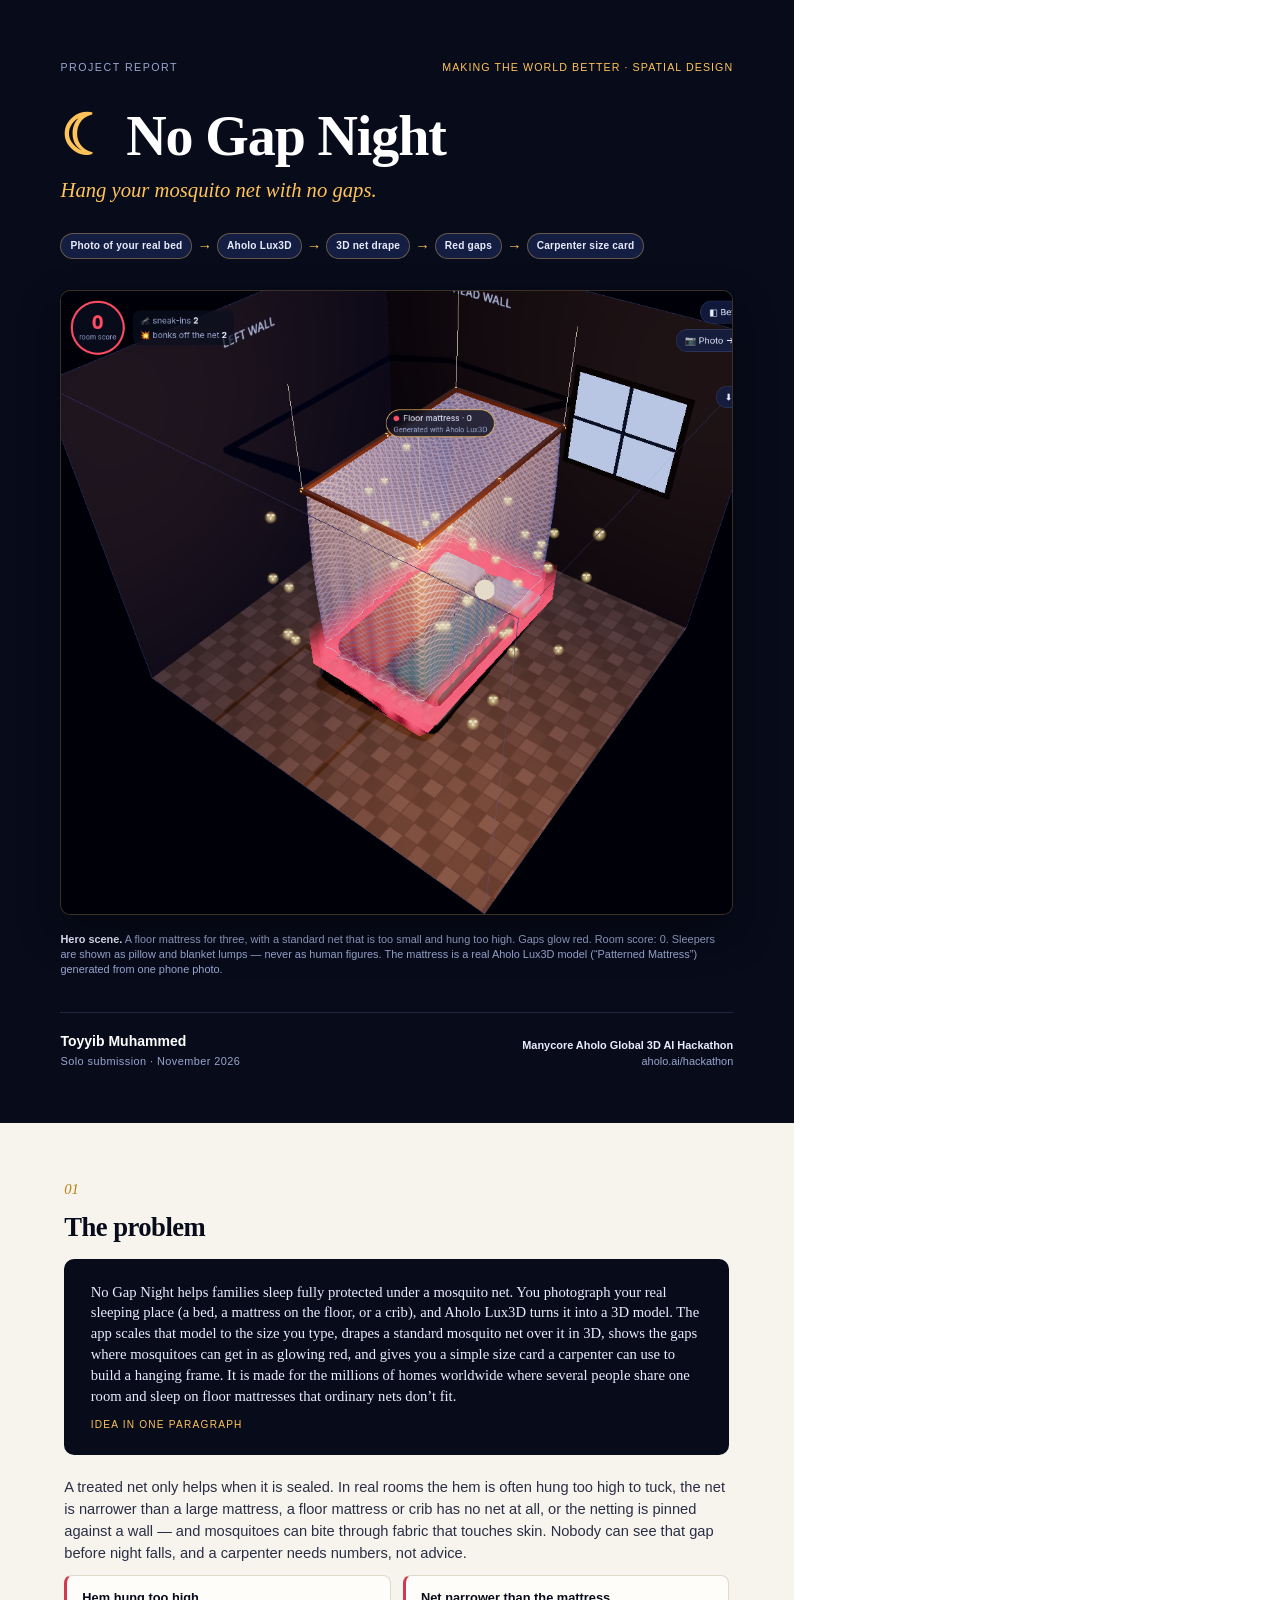
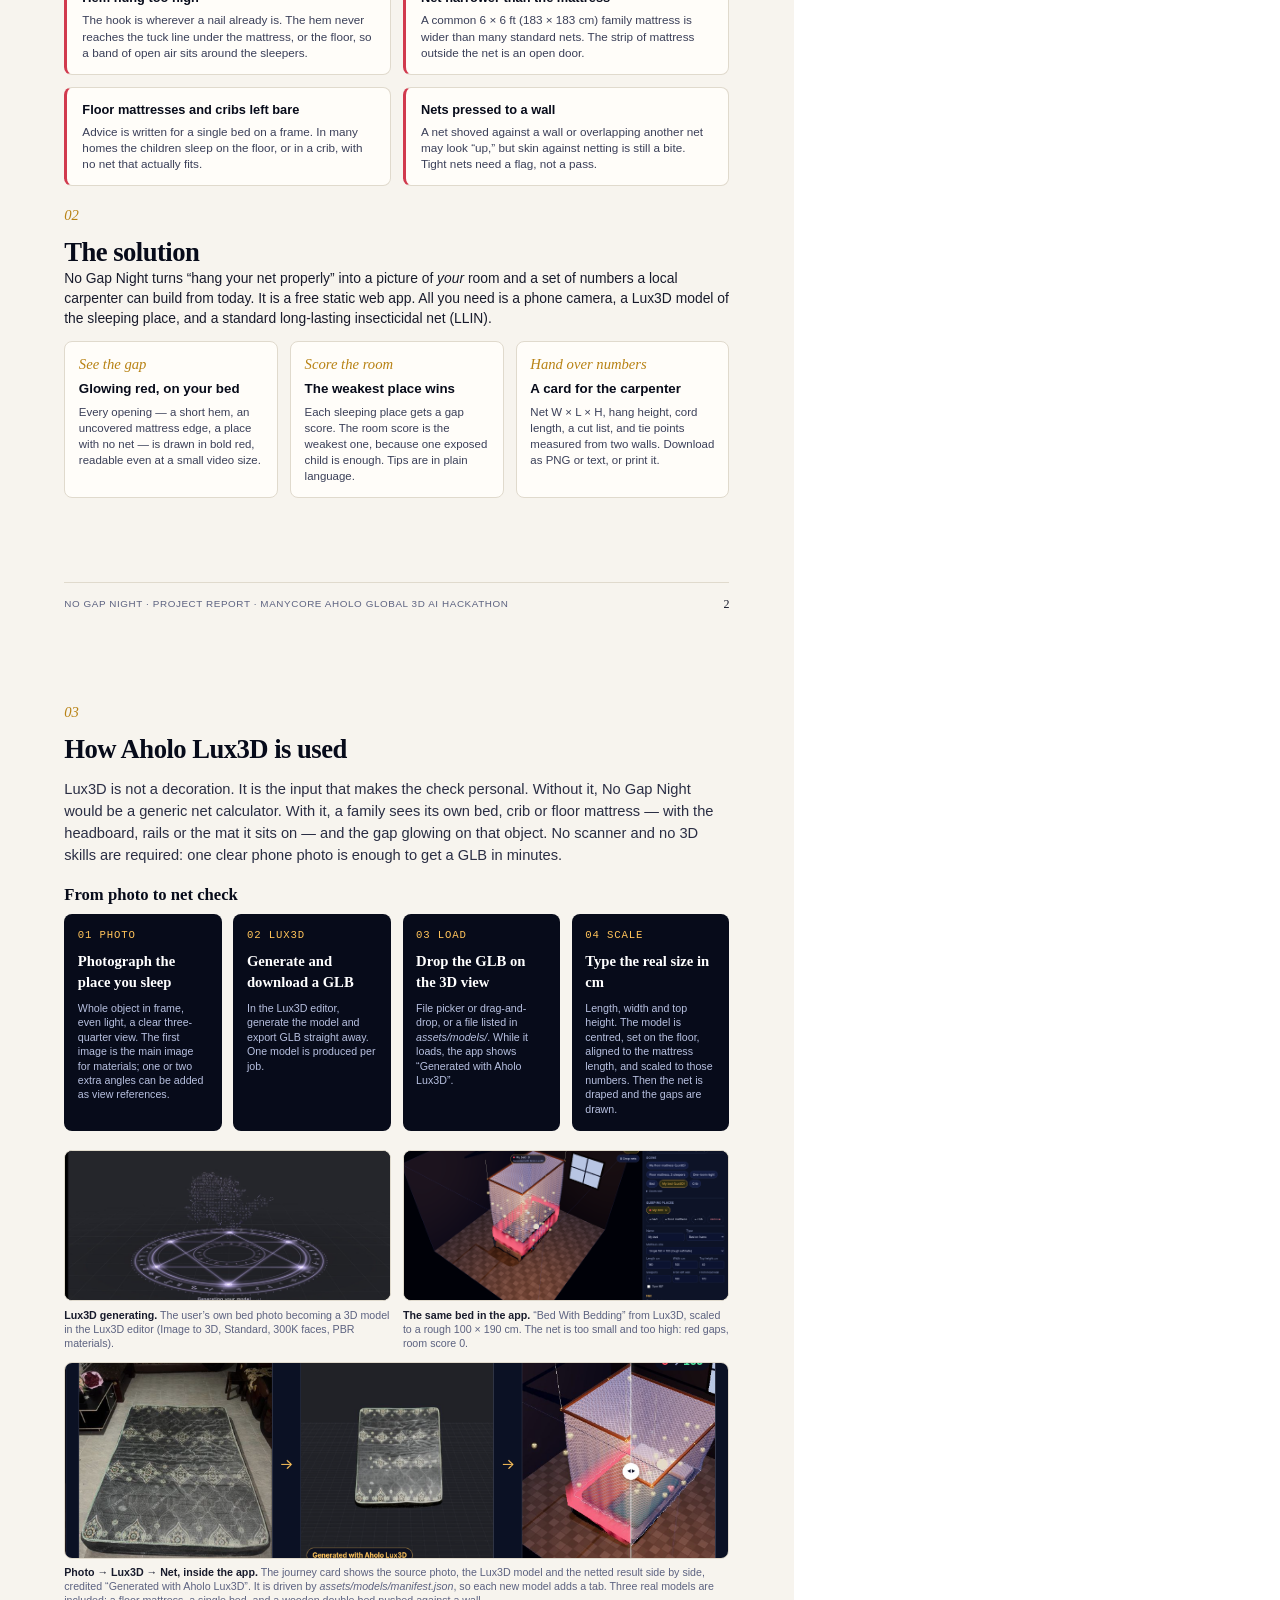
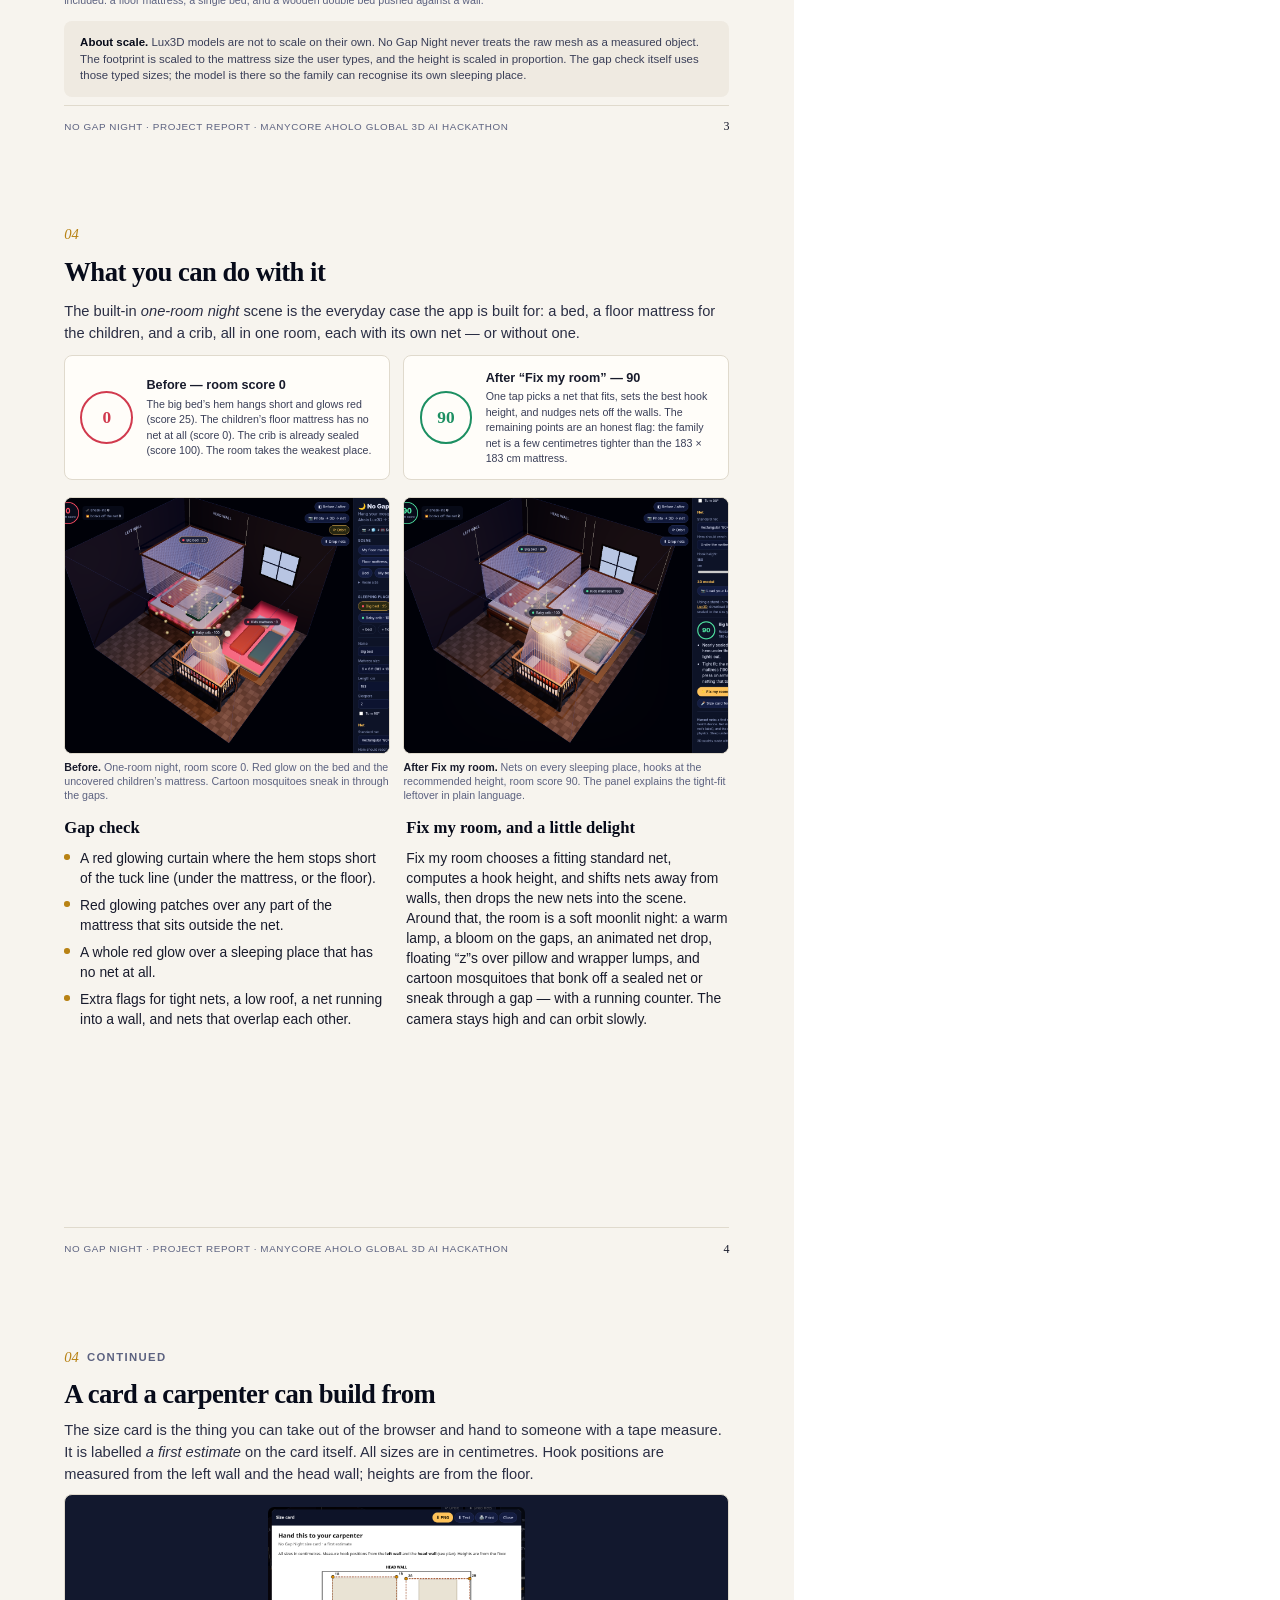
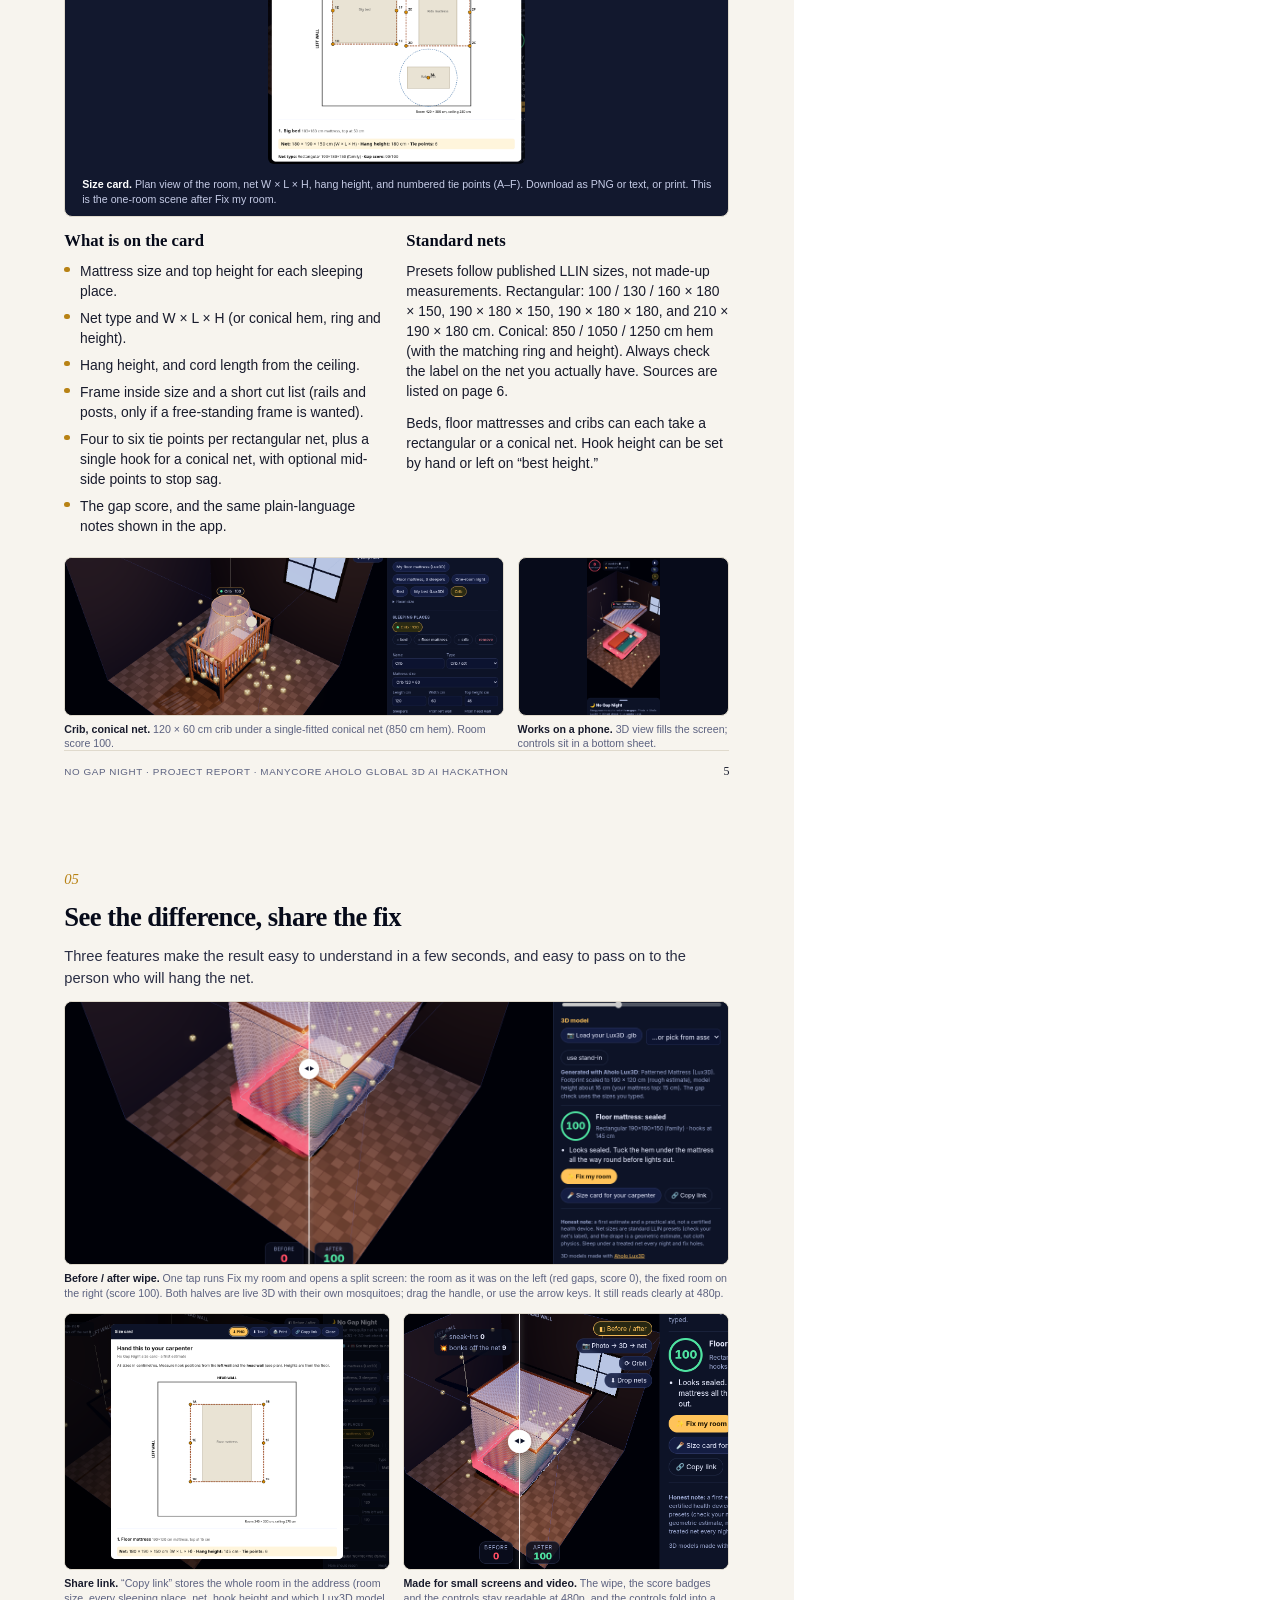
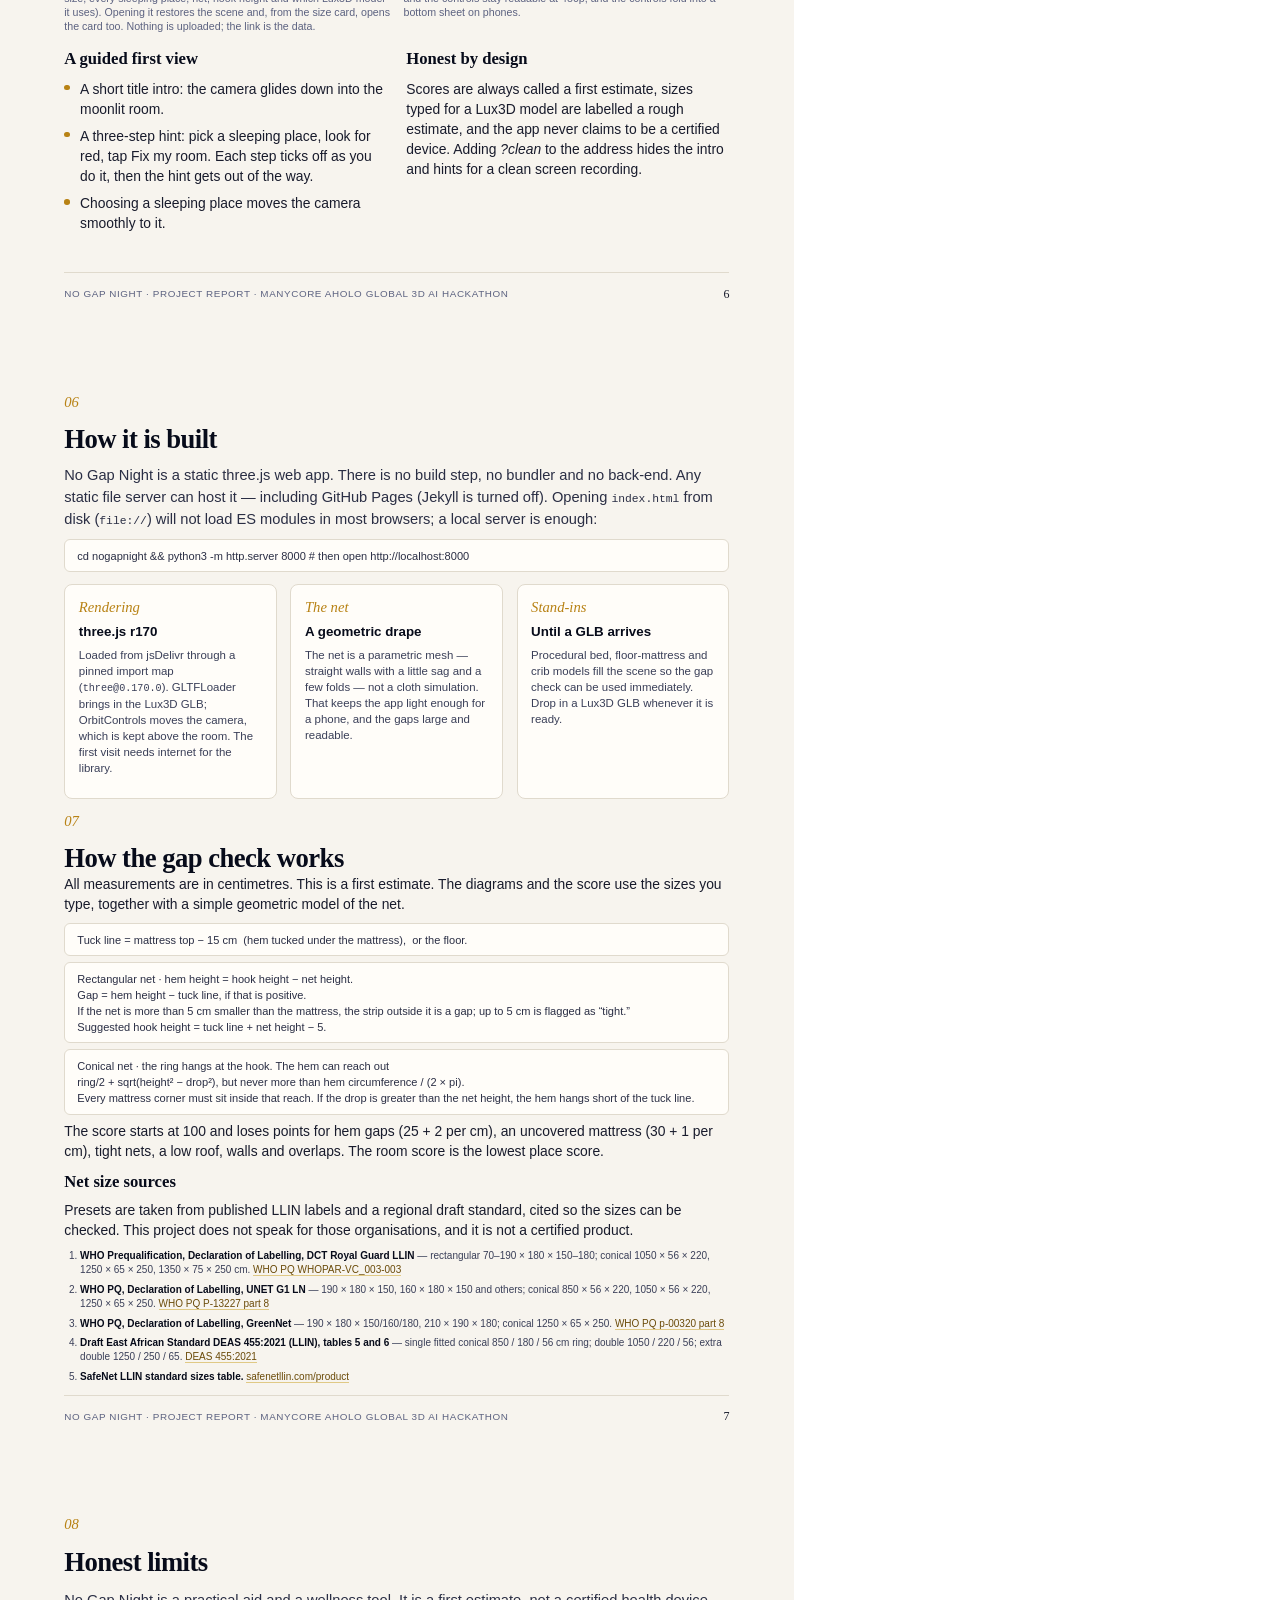
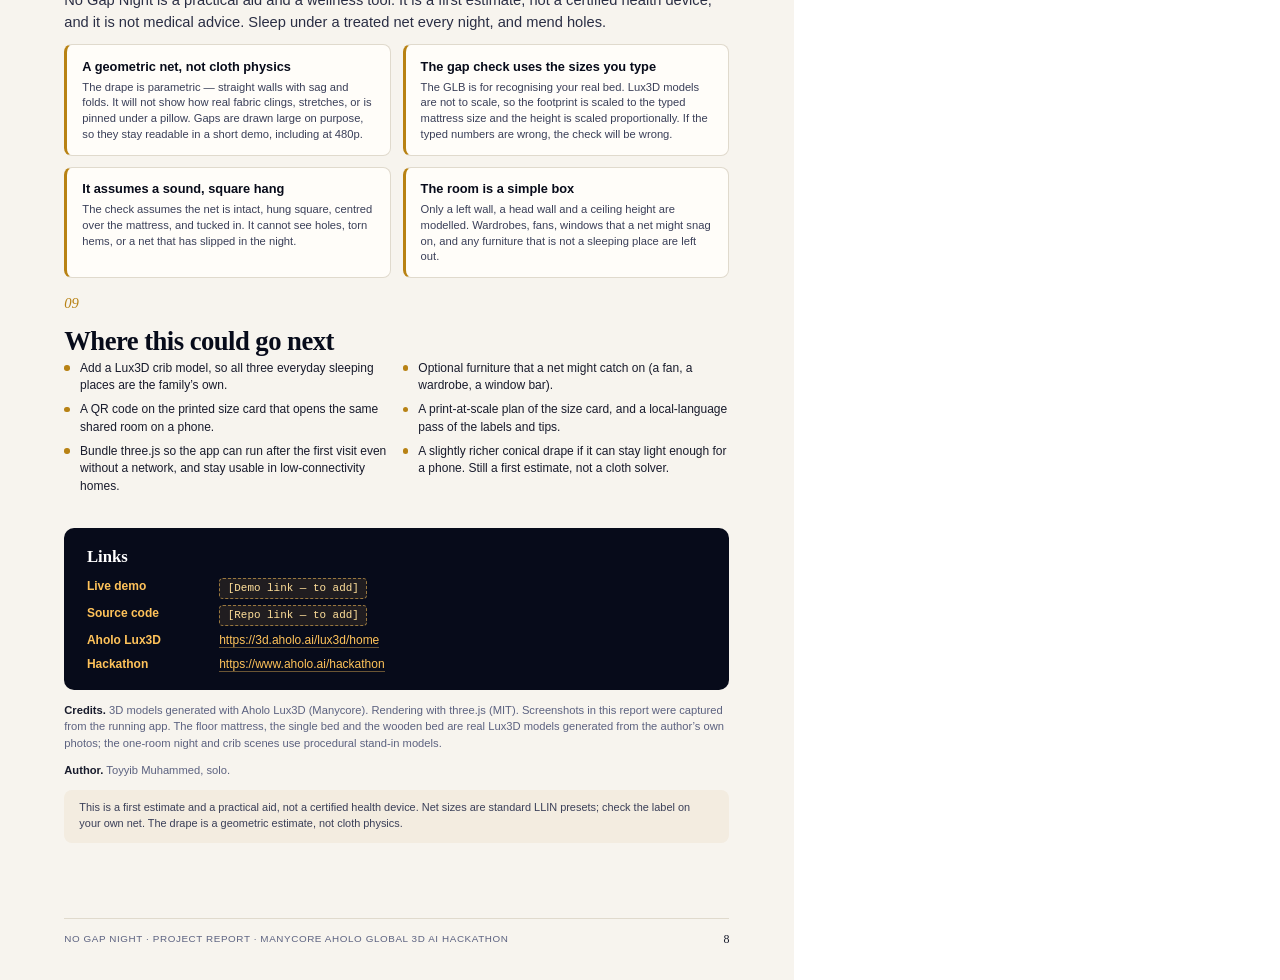
==== commit f19abb1d: "Before/after wipe, Photo → Lux3D → Net journey card, share links, demo polish; add Lux3D floor mattr" ====
--- a/docs/report.html
+++ b/docs/report.html
@@ -404,6 +404,8 @@
   figcaption strong { color: var(--ink); font-weight: 600; }
 
   .shot-tall { height: 88mm; object-fit: cover; object-position: 20% 50%; }
+  .shot-ph { height: 40mm; object-fit: cover; object-position: 45% 50%; }
+  .shot-journey { height: 52mm; object-fit: cover; object-position: 50% 50%; }
   .shot-wide { height: 78mm; object-fit: cover; object-position: 30% 50%; }
   .shot-card { height: 68mm; width: auto; max-width: 100%; object-fit: contain; object-position: center top; background: transparent; border: none; margin: 0 auto; }
   figure.cardfig { text-align: center; background: var(--navy-2); border-radius: 8px; padding: 3mm 3mm 0; border: 1px solid var(--line); margin-bottom: 3.2mm; }
@@ -649,7 +651,7 @@
   <div class="hero-wrap">
     <img src="../shots/01-hero-floor-mattress-gaps.png" alt="Hero scene: a floor mattress for three under a net that is too small and hung too high, with glowing red gaps and a room score of 0.">
   </div>
-  <p class="caption"><strong>Hero scene.</strong> A floor mattress for three, with a standard net that is too small and hung too high. Gaps glow red. Room score: 0. Sleepers are shown as pillow and blanket lumps — never as human figures. Procedural stand-in model; a real Lux3D model will replace it.</p>
+  <p class="caption"><strong>Hero scene.</strong> A floor mattress for three, with a standard net that is too small and hung too high. Gaps glow red. Room score: 0. Sleepers are shown as pillow and blanket lumps — never as human figures. The mattress is a real Aholo Lux3D model (“Patterned Mattress”) generated from one phone photo.</p>
   <div class="cover-meta">
     <div class="who">Toyyib Muhammed
       <small>Solo submission  ·  November 2026</small>
@@ -750,19 +752,19 @@
   </div>
 
   <div class="ph-row">
-    <div class="placeholder">
-      <div class="tag">[Lux3D generation screenshots — to add]</div>
-      <p>Source photo in the Lux3D editor, the generation result (including credit cost), and the GLB download. These stills will be inserted once the models have been generated.</p>
-    </div>
-    <div class="placeholder">
-      <div class="tag">[Real Lux3D model in app — to add]</div>
-      <p>The same GLB, dropped into No Gap Night, with the net draped over the user’s own bed or floor mattress. Until then, the app uses procedural stand-in models.</p>
-    </div>
+    <figure style="margin:0;">
+      <img class="shot-ph" src="fig-lux3d-generating.jpg" alt="The Aholo Lux3D editor generating a model: a point cloud of the bed forming over a glowing ring, with the Prepare, Shape, Texture and Complete steps.">
+      <figcaption><strong>Lux3D generating.</strong> The user’s own bed photo becoming a 3D model in the Lux3D editor (Image to 3D, Standard, 300K faces, PBR materials).</figcaption>
+    </figure>
+    <figure style="margin:0;">
+      <img class="shot-ph" src="../shots/10-lux3d-bed-gaps.png" alt="The Lux3D bed inside No Gap Night under a net that is too small and hung too high, with red gaps and a room score of 0.">
+      <figcaption><strong>The same bed in the app.</strong> “Bed With Bedding” from Lux3D, scaled to a rough 100 × 190 cm. The net is too small and too high: red gaps, room score 0.</figcaption>
+    </figure>
   </div>
 
   <figure>
-    <img class="shot-wide" src="../shots/06a-glb-loading-credit.png" alt="The app showing the credit 'Generated with Aholo Lux3D' while a GLB file loads over a bed.">
-    <figcaption><strong>Generated with Aholo Lux3D.</strong> The credit appears as a loading overlay and again on the model label once the file is in the scene. The file in this still is a test GLB used to check the loader, not yet a Lux3D capture of a real bed.</figcaption>
+    <img class="shot-journey" src="fig-journey.png" alt="The Photo to Lux3D to Net journey card: the phone photo of a floor mattress, the Lux3D model with a 'Generated with Aholo Lux3D' credit, and the netted result with a score going from 0 to 100.">
+    <figcaption><strong>Photo → Lux3D → Net, inside the app.</strong> The journey card shows the source photo, the Lux3D model and the netted result side by side, credited “Generated with Aholo Lux3D”. It is driven by <em>assets/models/manifest.json</em>, so each new model adds a tab. Three real models are included: a floor mattress, a single bed, and a wooden double bed pushed against a wall.</figcaption>
   </figure>
 
   <div class="note">
@@ -878,9 +880,52 @@
   </div>
 </section>
 
-<!-- ===================== PAGE 6: TECH ===================== -->
+<!-- ===================== PAGE 6: demo features ===================== -->
+<section class="page inner">
+  <div class="sec-label"><span class="num">05</span></div>
+  <h2>See the difference, share the fix</h2>
+  <p class="lead" style="margin-top:3.5mm;">Three features make the result easy to understand in a few seconds, and easy to pass on to the person who will hang the net.</p>
+
+  <figure>
+    <img class="shot-wide" style="object-position:50% 92%;height:70mm;" src="../shots/12-before-after.png" alt="Split-screen before and after on the Lux3D floor mattress: the left half shows the small net with red gaps and a score of 0, the right half shows the fitted net with a score of 100, with a white drag handle in the middle.">
+    <figcaption><strong>Before / after wipe.</strong> One tap runs Fix my room and opens a split screen: the room as it was on the left (red gaps, score 0), the fixed room on the right (score 100). Both halves are live 3D with their own mosquitoes; drag the handle, or use the arrow keys. It still reads clearly at 480p.</figcaption>
+  </figure>
+
+  <div class="shot-pair">
+    <figure>
+      <img src="../shots/14-share.png" style="object-position:50% 30%;" alt="A shared link opened in a fresh browser: the same room and model come back and the size card opens on its own.">
+      <figcaption><strong>Share link.</strong> “Copy link” stores the whole room in the address (room size, every sleeping place, net, hook height and which Lux3D model it uses). Opening it restores the scene and, from the size card, opens the card too. Nothing is uploaded; the link is the data.</figcaption>
+    </figure>
+    <figure>
+      <img src="../shots/12-before-after-480p.png" style="object-position:20% 50%;" alt="The before and after wipe at 854 by 480 pixels.">
+      <figcaption><strong>Made for small screens and video.</strong> The wipe, the score badges and the controls stay readable at 480p, and the controls fold into a bottom sheet on phones.</figcaption>
+    </figure>
+  </div>
+
+  <div class="split" style="margin-top:1mm;">
+    <div>
+      <h3 style="margin-top:0;">A guided first view</h3>
+      <ul class="plain">
+        <li>A short title intro: the camera glides down into the moonlit room.</li>
+        <li>A three-step hint: pick a sleeping place, look for red, tap Fix my room. Each step ticks off as you do it, then the hint gets out of the way.</li>
+        <li>Choosing a sleeping place moves the camera smoothly to it.</li>
+      </ul>
+    </div>
+    <div>
+      <h3 style="margin-top:0;">Honest by design</h3>
+      <p>Scores are always called a first estimate, sizes typed for a Lux3D model are labelled a rough estimate, and the app never claims to be a certified device. Adding <em>?clean</em> to the address hides the intro and hints for a clean screen recording.</p>
+    </div>
+  </div>
+
+  <div class="footer">
+    <span>No Gap Night  ·  Project report  ·  Manycore Aholo Global 3D AI Hackathon</span>
+    <span class="pg">6</span>
+  </div>
+</section>
+
+<!-- ===================== PAGE 7: TECH ===================== -->
 <section class="page inner tight">
-  <div class="sec-label"><span class="num">05</span></div>
+  <div class="sec-label"><span class="num">06</span></div>
   <h2>How it is built</h2>
   <p class="lead" style="margin-top:2.6mm;">No Gap Night is a static three.js web app. There is no build step, no bundler and no back-end. Any static file server can host it — including GitHub Pages (Jekyll is turned off). Opening <span style="font-family:'IBM Plex Mono',monospace;font-size:8.5pt;">index.html</span> from disk (<span style="font-family:'IBM Plex Mono',monospace;font-size:8.5pt;">file://</span>) will not load ES modules in most browsers; a local server is enough:</p>
 
@@ -904,7 +949,7 @@
     </div>
   </div>
 
-  <div class="sec-label"><span class="num">06</span></div>
+  <div class="sec-label"><span class="num">07</span></div>
   <h2>How the gap check works</h2>
   <p>All measurements are in centimetres. This is a first estimate. The diagrams and the score use the sizes you type, together with a simple geometric model of the net.</p>
 
@@ -931,13 +976,13 @@
 
   <div class="footer">
     <span>No Gap Night  ·  Project report  ·  Manycore Aholo Global 3D AI Hackathon</span>
-    <span class="pg">6</span>
+    <span class="pg">7</span>
   </div>
 </section>
 
-<!-- ===================== PAGE 7: LIMITS, FUTURE, LINKS ===================== -->
+<!-- ===================== PAGE 8: LIMITS, FUTURE, LINKS ===================== -->
 <section class="page inner">
-  <div class="sec-label"><span class="num">07</span></div>
+  <div class="sec-label"><span class="num">08</span></div>
   <h2>Honest limits</h2>
   <p class="lead" style="margin-top:3.2mm;">No Gap Night is a practical aid and a wellness tool. It is a first estimate, not a certified health device, and it is not medical advice. Sleep under a treated net every night, and mend holes.</p>
 
@@ -960,12 +1005,12 @@
   </div>
   </div>
 
-  <div class="sec-label" style="margin-top:2.5mm;"><span class="num">08</span></div>
+  <div class="sec-label" style="margin-top:2.5mm;"><span class="num">09</span></div>
   <h2>Where this could go next</h2>
   <div class="future">
     <ul class="plain">
-      <li>Drop real Lux3D models of the family’s own bed, floor mattress and crib into the scenes used in this report.</li>
-      <li>Save and share a room as a link or a small file, so a carpenter or a relative can open the same layout.</li>
+      <li>Add a Lux3D crib model, so all three everyday sleeping places are the family’s own.</li>
+      <li>A QR code on the printed size card that opens the same shared room on a phone.</li>
       <li>Bundle three.js so the app can run after the first visit even without a network, and stay usable in low-connectivity homes.</li>
     </ul>
     <ul class="plain">
@@ -989,7 +1034,7 @@
     </dl>
   </div>
 
-  <p class="credits"><strong>Credits.</strong> 3D models generated with Aholo Lux3D (Manycore). Rendering with three.js (MIT). Screenshots in this report were captured from the running app; until a real Lux3D GLB is loaded they show procedural stand-in models or a test file used to exercise the loader.</p>
+  <p class="credits"><strong>Credits.</strong> 3D models generated with Aholo Lux3D (Manycore). Rendering with three.js (MIT). Screenshots in this report were captured from the running app. The floor mattress, the single bed and the wooden bed are real Lux3D models generated from the author’s own photos; the one-room night and crib scenes use procedural stand-in models.</p>
   <p class="credits" style="margin-top:1.5mm;"><strong>Author.</strong> Toyyib Muhammed, solo.</p>
 
   <div class="disclaimer">
@@ -998,7 +1043,7 @@
 
   <div class="footer">
     <span>No Gap Night  ·  Project report  ·  Manycore Aholo Global 3D AI Hackathon</span>
-    <span class="pg">7</span>
+    <span class="pg">8</span>
   </div>
 </section>
 
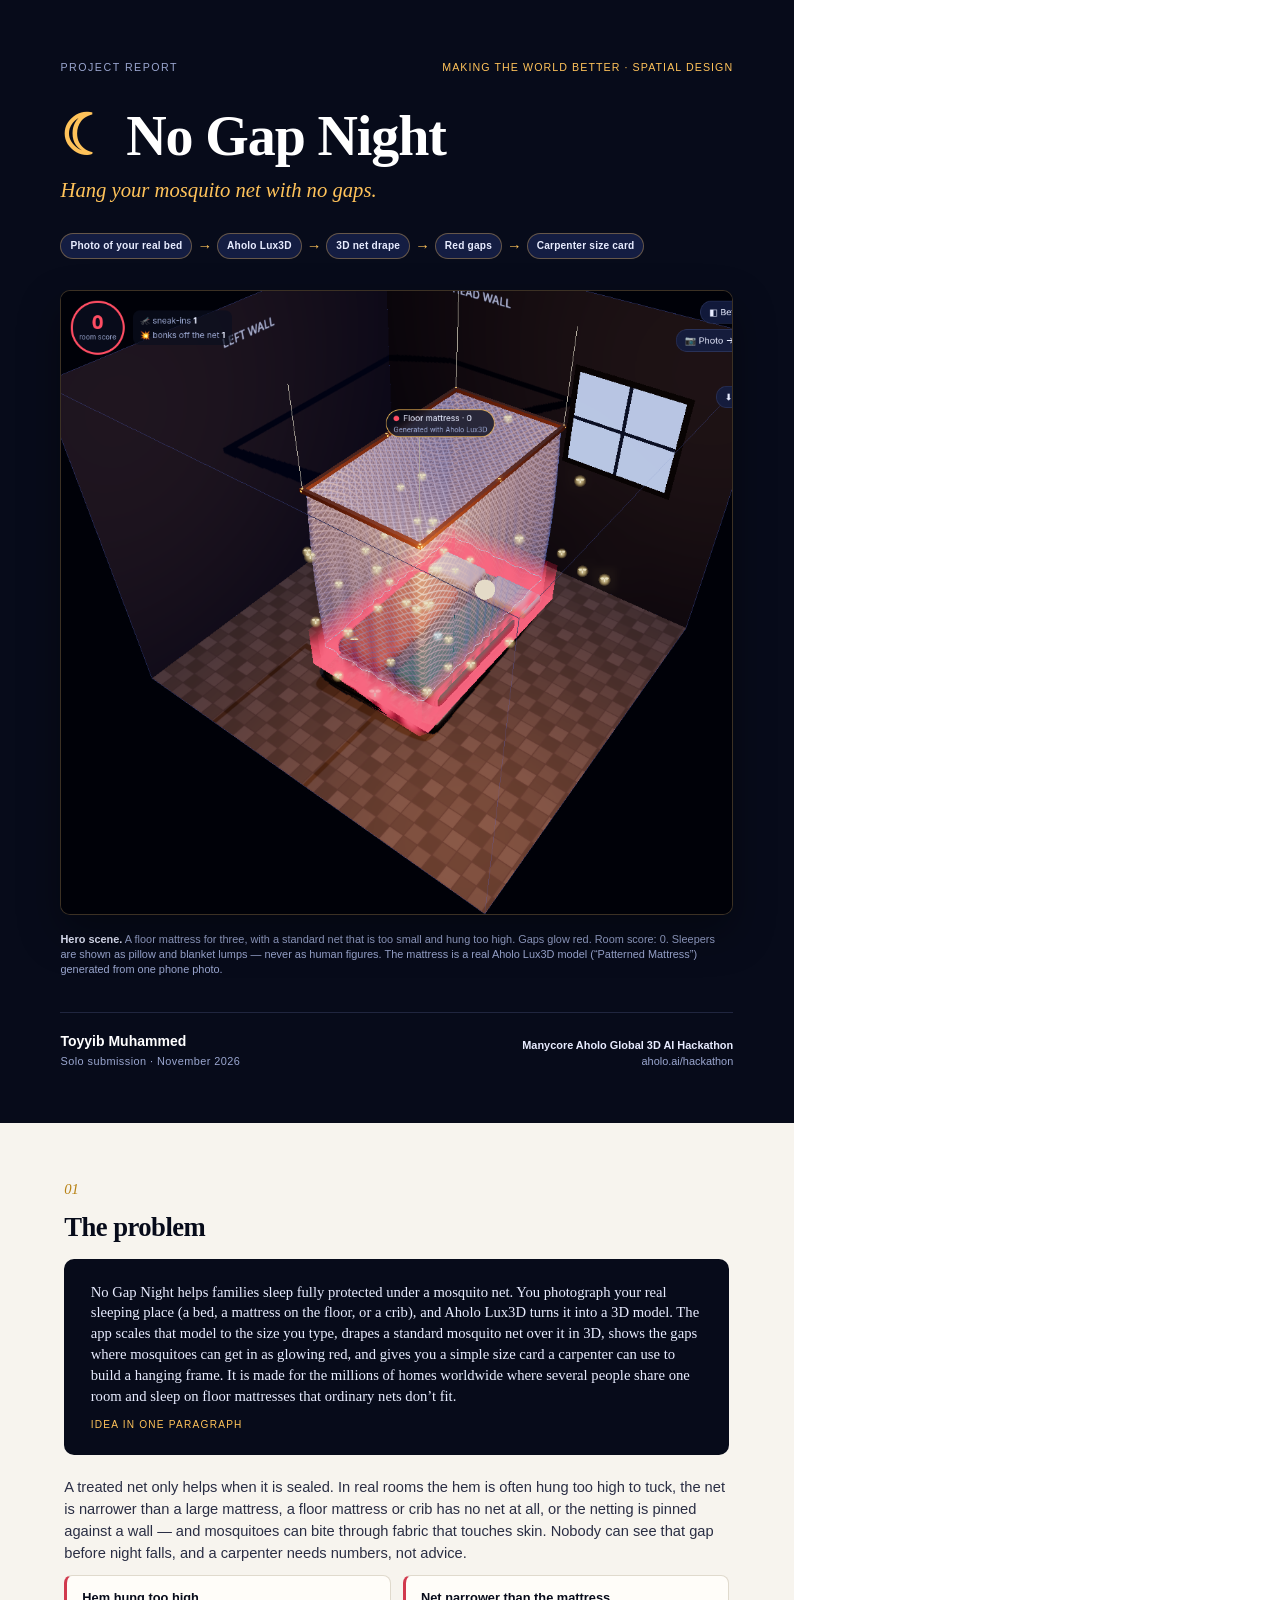
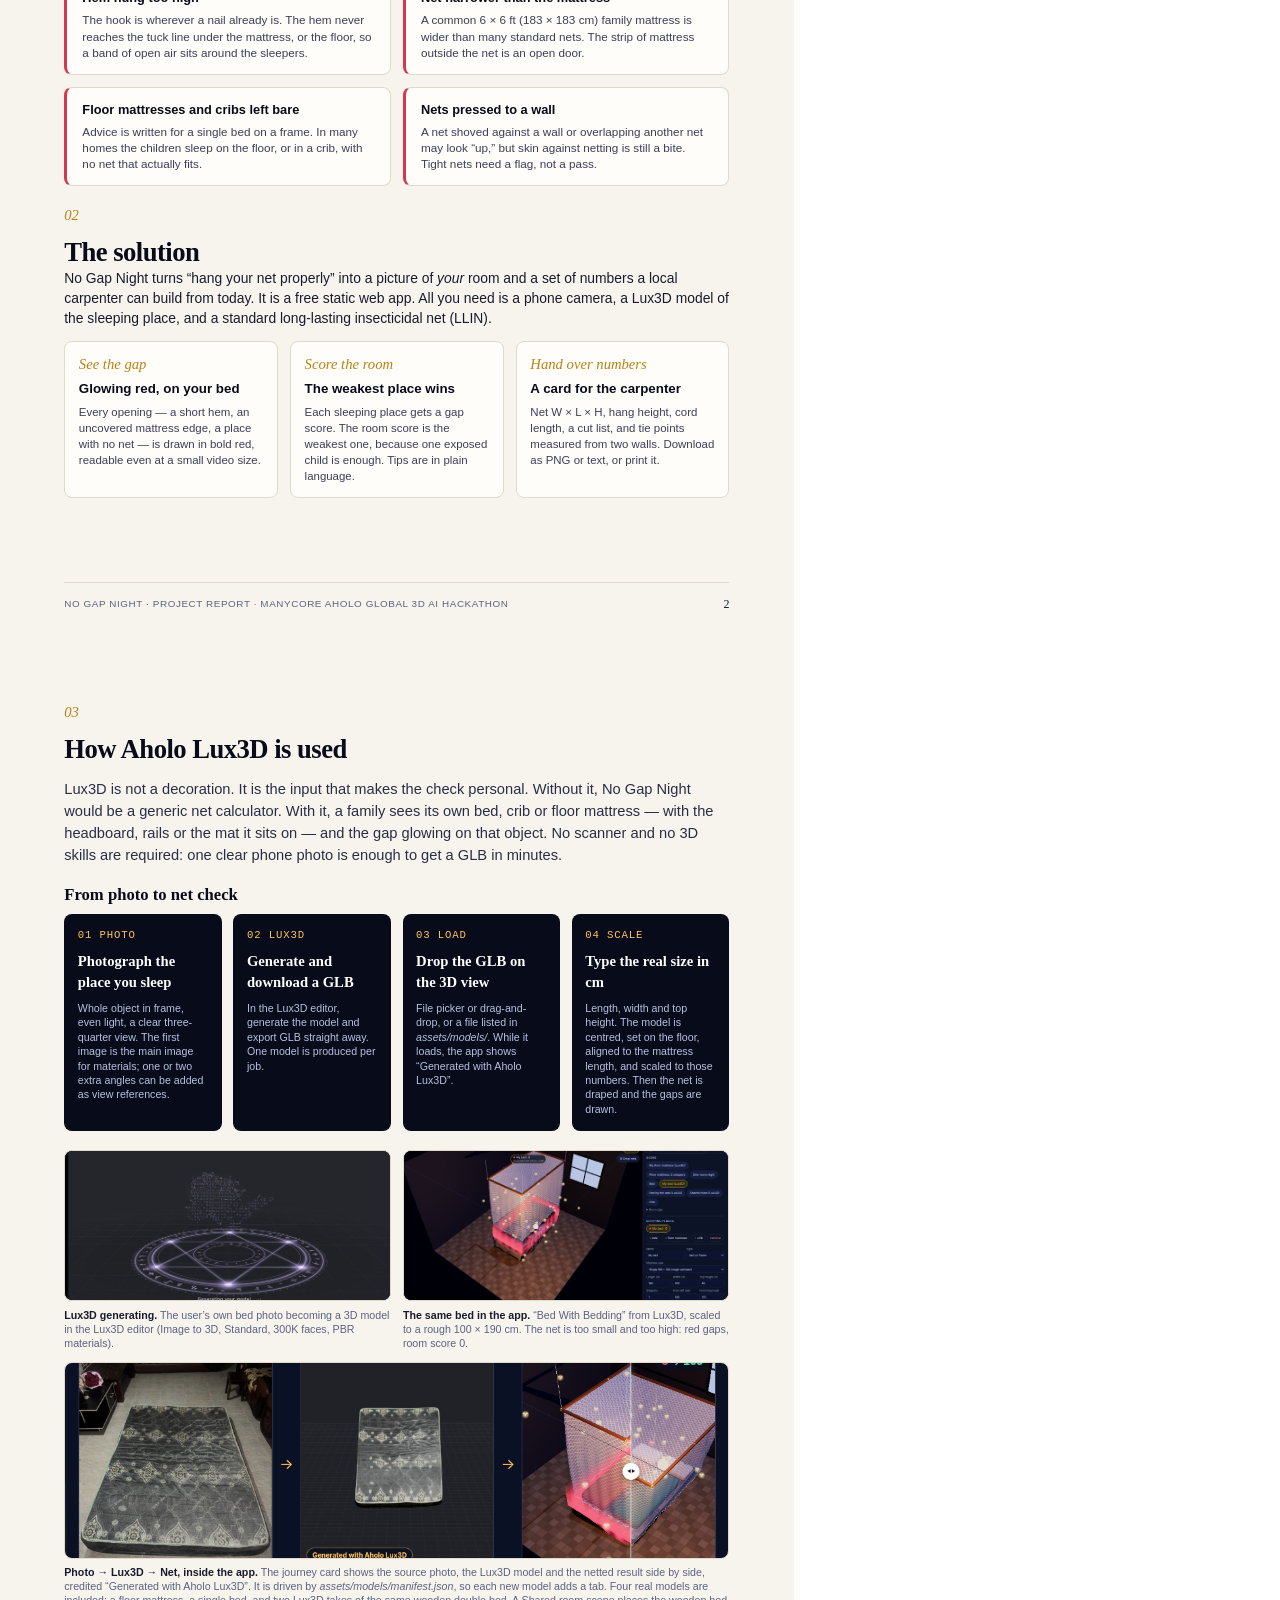
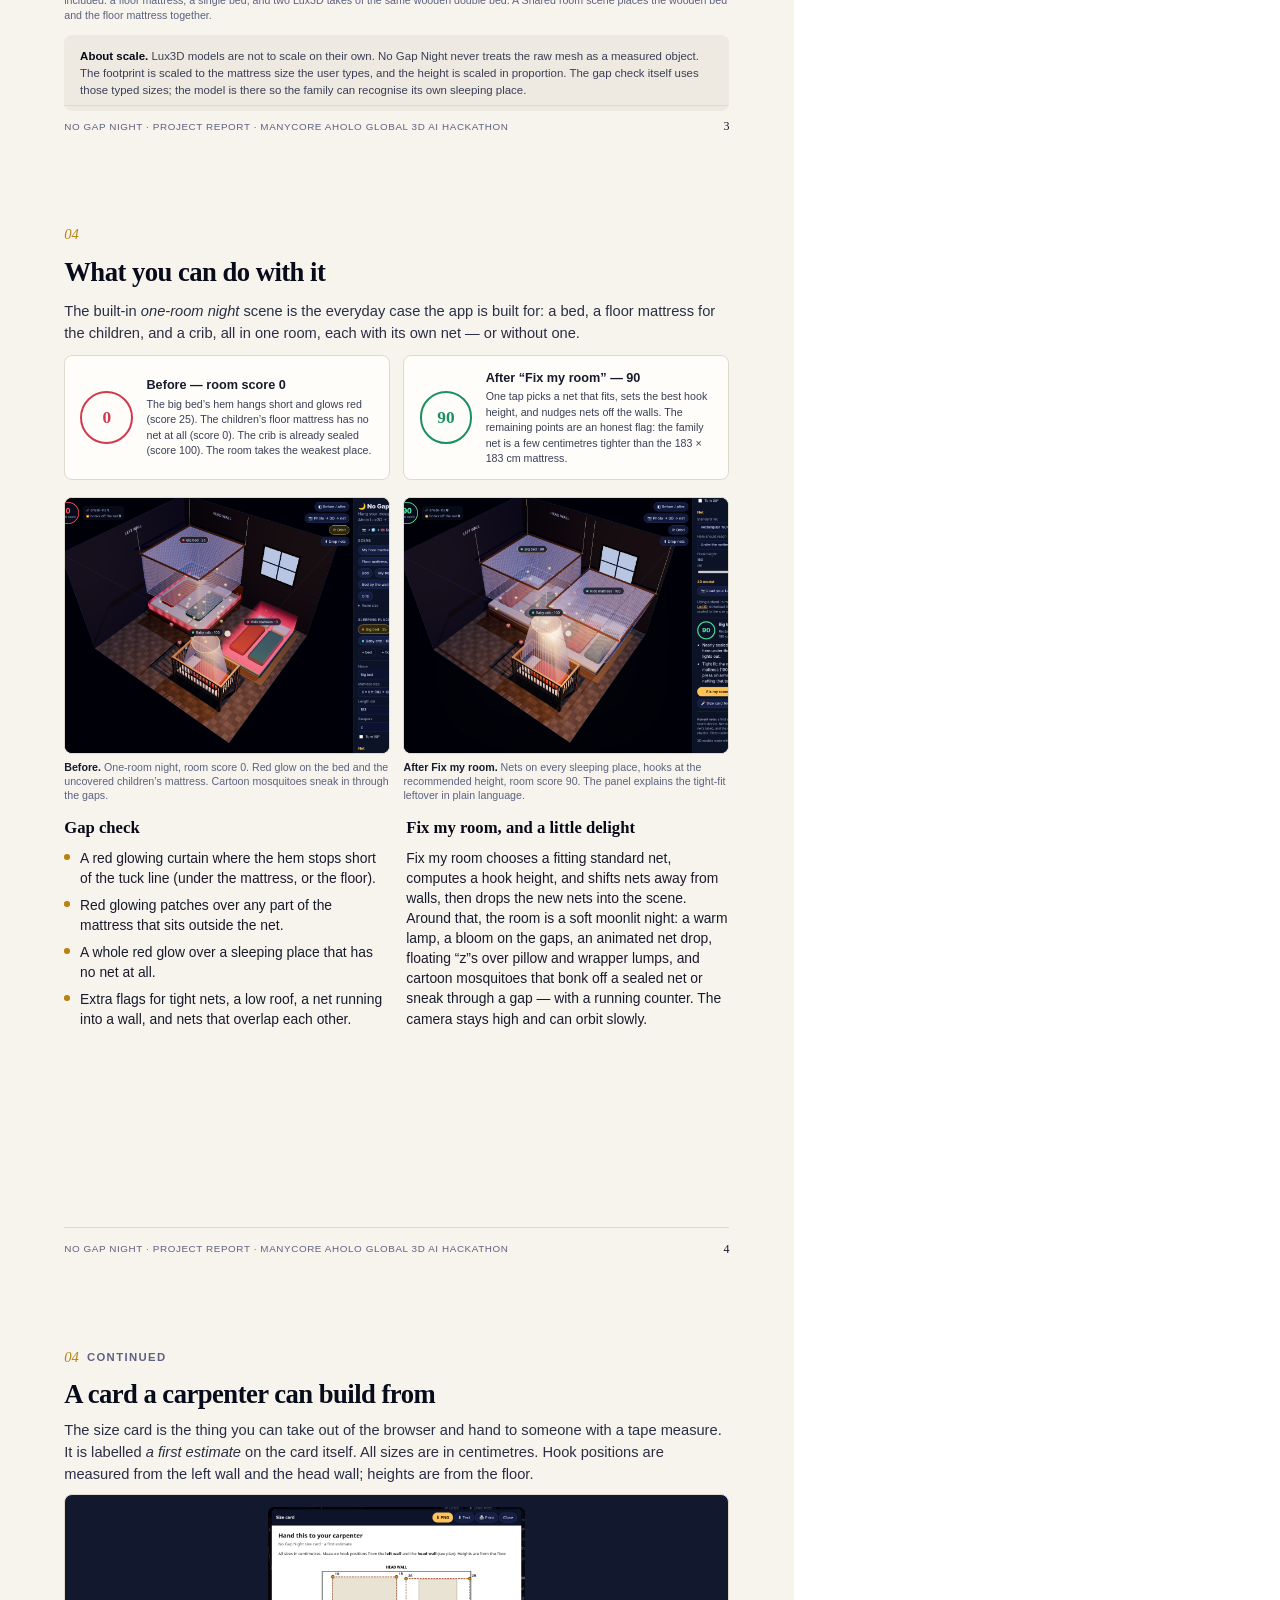
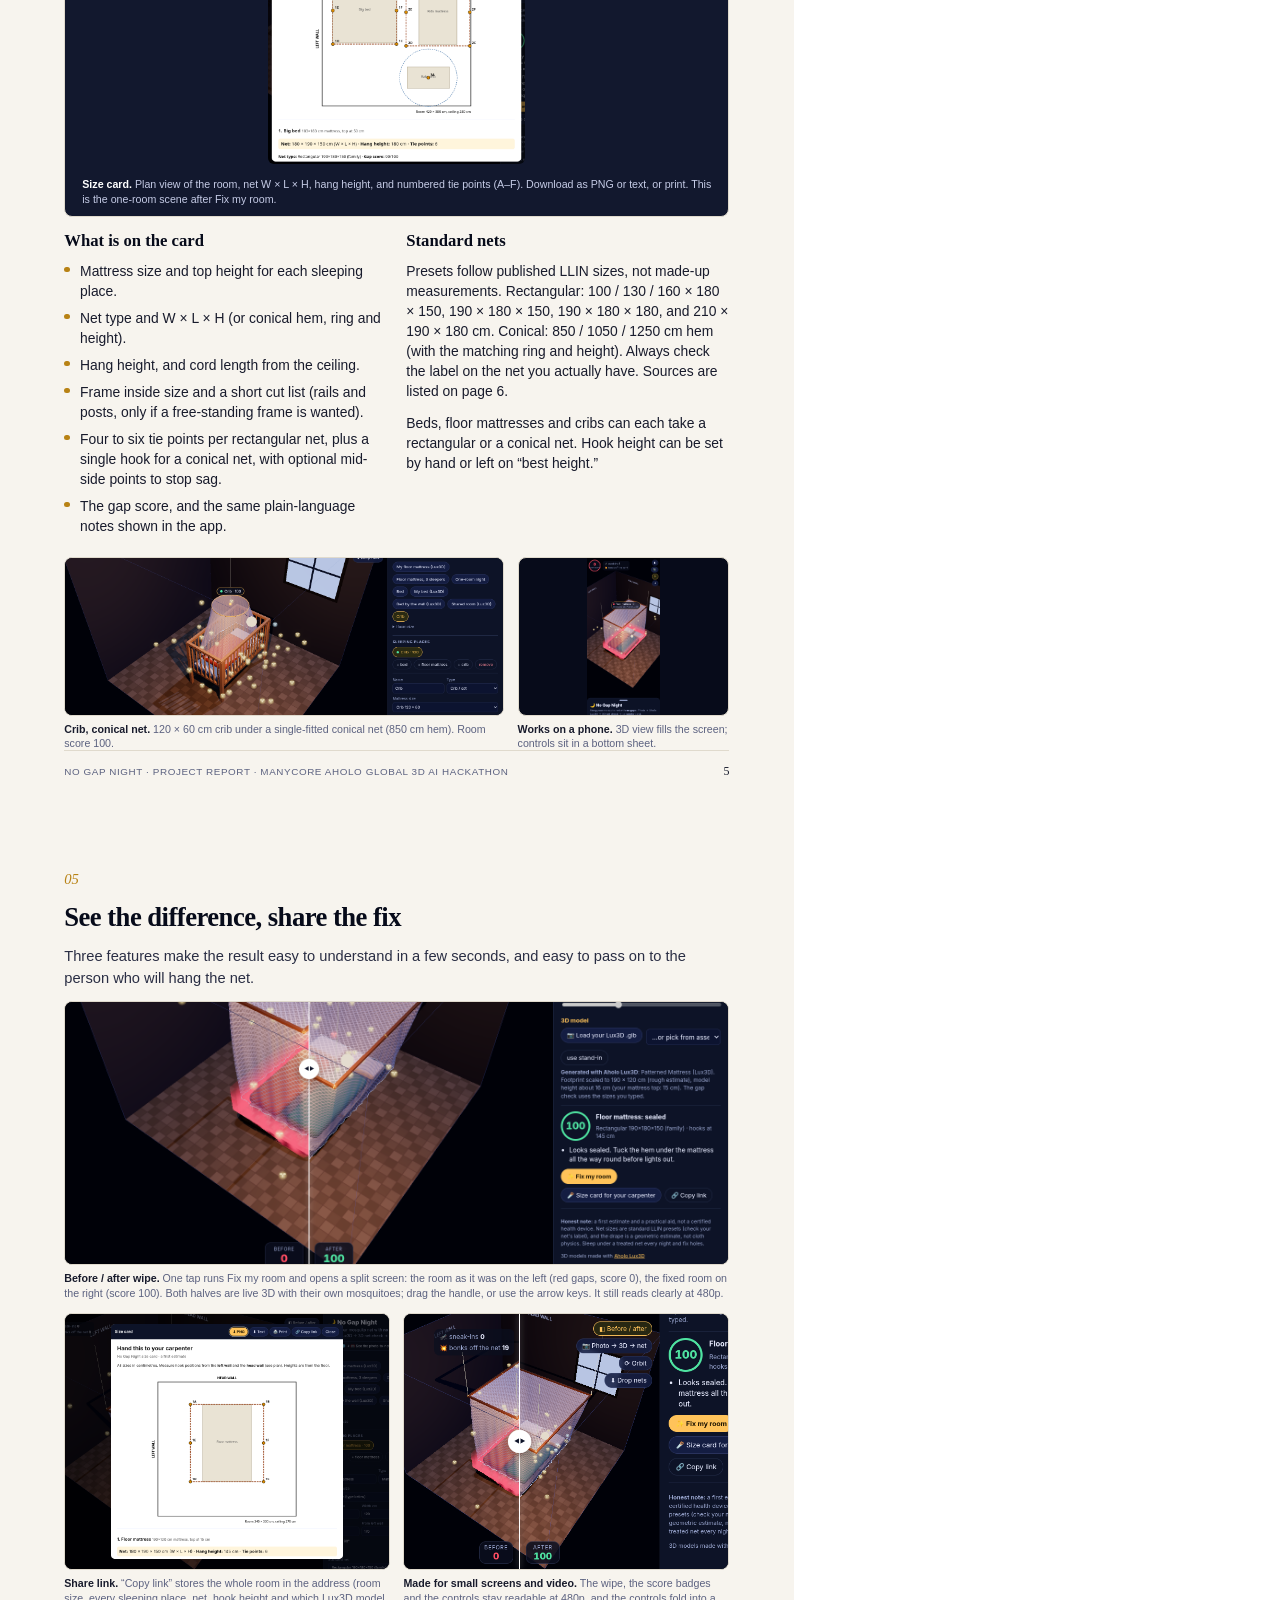
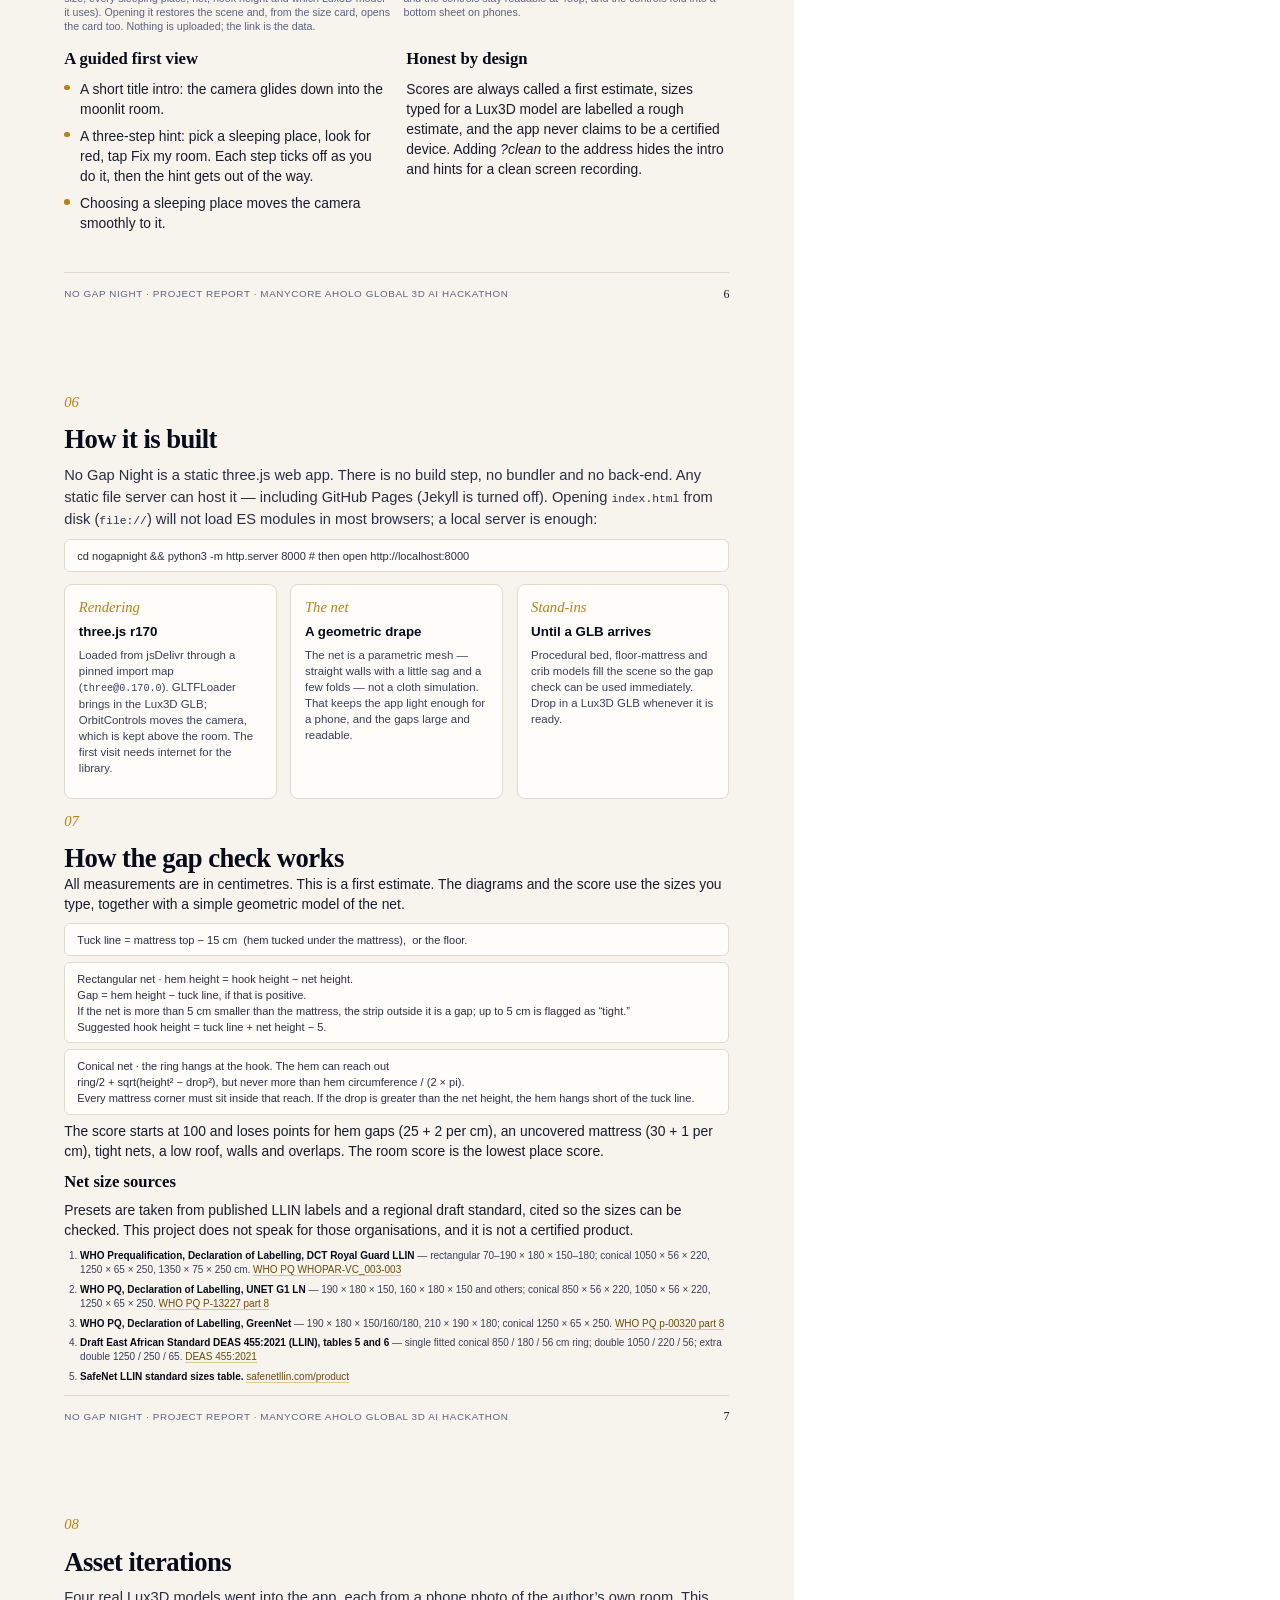
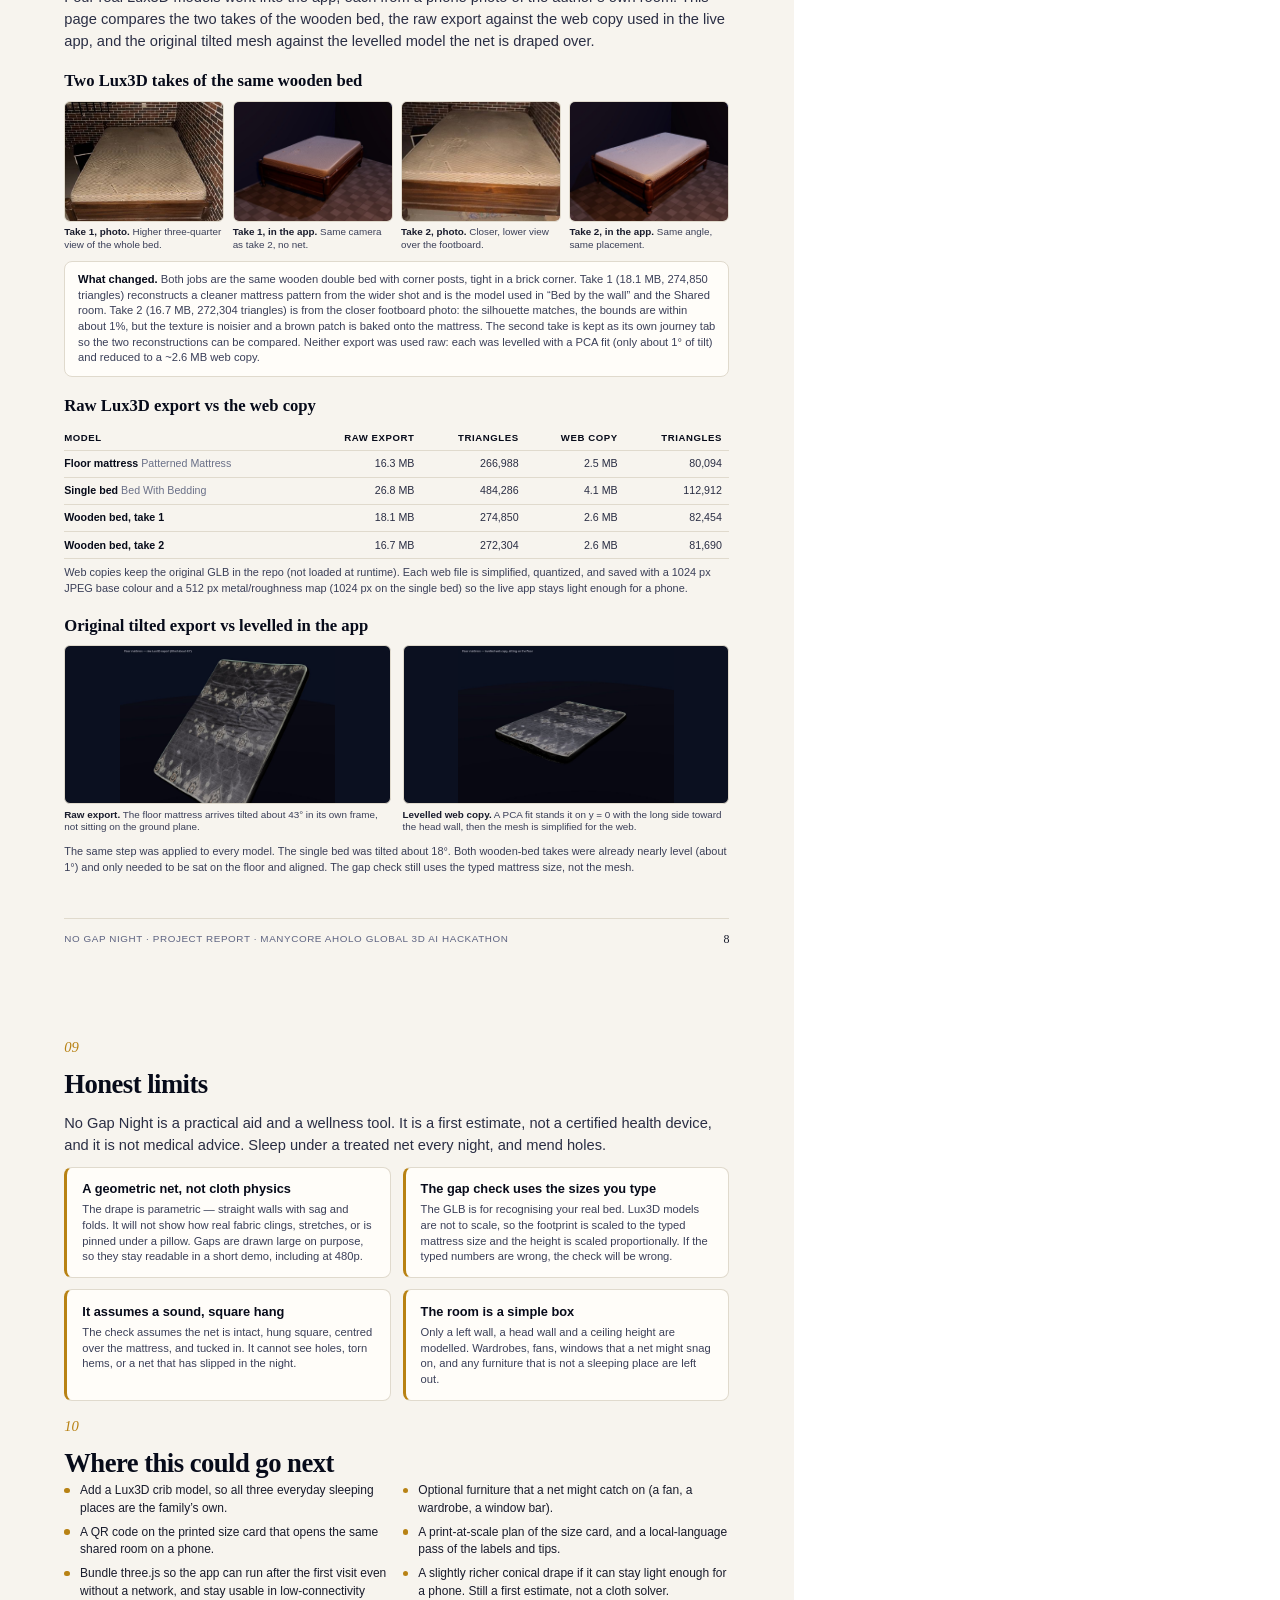
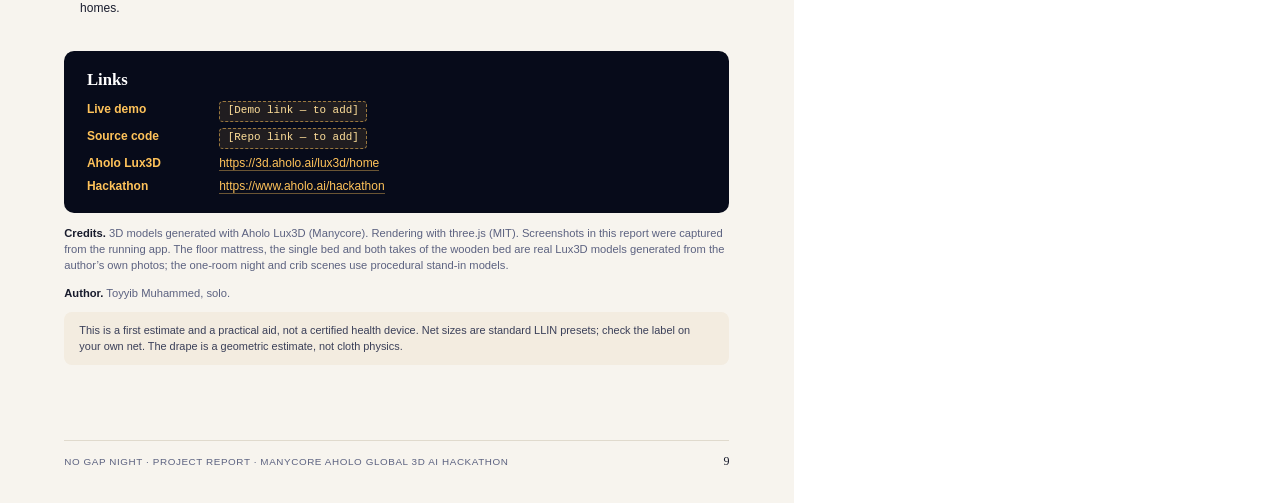
==== commit 04847ac4: "Add a fourth Lux3D wooden-bed take, a Shared room scene, and an Asset iterations report page. The fo" ====
--- a/docs/report.html
+++ b/docs/report.html
@@ -625,6 +625,71 @@
 
   /* slight tighter lead on later pages */
   .tight p { margin-bottom: 2.4mm; }
+
+  /* Asset iterations */
+  .iter-quad {
+    display: grid;
+    grid-template-columns: 1fr 1fr 1fr 1fr;
+    gap: 2.2mm;
+    margin: 2mm 0 2.5mm;
+  }
+  .iter-quad figure, .iter-pair figure { margin: 0; }
+  .iter-quad img, .iter-pair img {
+    width: 100%;
+    height: 32mm;
+    object-fit: cover;
+    object-position: center;
+    border-radius: 6px;
+    background: #0b1020;
+    display: block;
+  }
+  .iter-quad figcaption, .iter-pair figcaption {
+    margin-top: 1.2mm;
+    font-size: 7.4pt;
+    line-height: 1.3;
+    color: #3a3f58;
+  }
+  .iter-pair {
+    display: grid;
+    grid-template-columns: 1fr 1fr;
+    gap: 3mm;
+    margin: 2mm 0 2.5mm;
+  }
+  .iter-pair img { height: 42mm; object-fit: contain; background: #0b1020; }
+  table.iter {
+    width: 100%;
+    border-collapse: collapse;
+    font-size: 8pt;
+    margin: 1.5mm 0 2.5mm;
+  }
+  table.iter th, table.iter td {
+    border-bottom: 1px solid var(--line);
+    padding: 1.4mm 2mm;
+    text-align: right;
+    color: #2a2e44;
+  }
+  table.iter th {
+    text-align: right;
+    font-weight: 650;
+    color: var(--navy);
+    font-size: 7.2pt;
+    letter-spacing: 0.06em;
+    text-transform: uppercase;
+  }
+  table.iter th:first-child, table.iter td:first-child { text-align: left; padding-left: 0; }
+  table.iter td:first-child { font-weight: 600; color: var(--navy); }
+  table.iter .dim { color: #6a7088; font-weight: 400; }
+  .changed {
+    background: var(--panel);
+    border: 1px solid var(--line);
+    border-radius: 8px;
+    padding: 2.6mm 3.4mm;
+    font-size: 8.4pt;
+    color: #3a3f58;
+    line-height: 1.4;
+    margin: 0 0 3mm;
+  }
+  .changed strong { color: var(--navy); }
 </style>
 </head>
 <body>
@@ -764,7 +829,7 @@
 
   <figure>
     <img class="shot-journey" src="fig-journey.png" alt="The Photo to Lux3D to Net journey card: the phone photo of a floor mattress, the Lux3D model with a 'Generated with Aholo Lux3D' credit, and the netted result with a score going from 0 to 100.">
-    <figcaption><strong>Photo → Lux3D → Net, inside the app.</strong> The journey card shows the source photo, the Lux3D model and the netted result side by side, credited “Generated with Aholo Lux3D”. It is driven by <em>assets/models/manifest.json</em>, so each new model adds a tab. Three real models are included: a floor mattress, a single bed, and a wooden double bed pushed against a wall.</figcaption>
+    <figcaption><strong>Photo → Lux3D → Net, inside the app.</strong> The journey card shows the source photo, the Lux3D model and the netted result side by side, credited “Generated with Aholo Lux3D”. It is driven by <em>assets/models/manifest.json</em>, so each new model adds a tab. Four real models are included: a floor mattress, a single bed, and two Lux3D takes of the same wooden double bed. A Shared room scene places the wooden bed and the floor mattress together.</figcaption>
   </figure>
 
   <div class="note">
@@ -980,9 +1045,94 @@
   </div>
 </section>
 
-<!-- ===================== PAGE 8: LIMITS, FUTURE, LINKS ===================== -->
+
+<!-- ===================== PAGE 8: ASSET ITERATIONS ===================== -->
+<section class="page inner tight">
+  <div class="sec-label"><span class="num">08</span></div>
+  <h2>Asset iterations</h2>
+  <p class="lead" style="margin-top:2.4mm;">Four real Lux3D models went into the app, each from a phone photo of the author’s own room. This page compares the two takes of the wooden bed, the raw export against the web copy used in the live app, and the original tilted mesh against the levelled model the net is draped over.</p>
+
+  <h3>Two Lux3D takes of the same wooden bed</h3>
+  <div class="iter-quad">
+    <figure>
+      <img src="../assets/photos/wood-bed.jpg" alt="Phone photo of a wooden double bed in a brick-walled room, taken from a high three-quarter angle.">
+      <figcaption><strong>Take 1, photo.</strong> Higher three-quarter view of the whole bed.</figcaption>
+    </figure>
+    <figure>
+      <img src="fig-wood-take1.jpg" alt="The first Lux3D take of the wooden bed, rendered in No Gap Night from a fixed camera, with no net.">
+      <figcaption><strong>Take 1, in the app.</strong> Same camera as take 2, no net.</figcaption>
+    </figure>
+    <figure>
+      <img src="../assets/photos/wood-bed-2.jpg" alt="Phone photo of the same wooden double bed, taken from a closer, lower angle over the footboard.">
+      <figcaption><strong>Take 2, photo.</strong> Closer, lower view over the footboard.</figcaption>
+    </figure>
+    <figure>
+      <img src="fig-wood-take2.jpg" alt="The second Lux3D take of the same wooden bed, rendered in No Gap Night from the same camera as take 1, with no net.">
+      <figcaption><strong>Take 2, in the app.</strong> Same angle, same placement.</figcaption>
+    </figure>
+  </div>
+  <div class="changed">
+    <strong>What changed.</strong> Both jobs are the same wooden double bed with corner posts, tight in a brick corner. Take 1 (18.1 MB, 274,850 triangles) reconstructs a cleaner mattress pattern from the wider shot and is the model used in “Bed by the wall” and the Shared room. Take 2 (16.7 MB, 272,304 triangles) is from the closer footboard photo: the silhouette matches, the bounds are within about 1%, but the texture is noisier and a brown patch is baked onto the mattress. The second take is kept as its own journey tab so the two reconstructions can be compared. Neither export was used raw: each was levelled with a PCA fit (only about 1° of tilt) and reduced to a ~2.6 MB web copy.
+  </div>
+
+  <h3>Raw Lux3D export vs the web copy</h3>
+  <table class="iter">
+    <thead>
+      <tr>
+        <th>Model</th>
+        <th>Raw export</th>
+        <th>Triangles</th>
+        <th>Web copy</th>
+        <th>Triangles</th>
+      </tr>
+    </thead>
+    <tbody>
+      <tr>
+        <td>Floor mattress <span class="dim">Patterned Mattress</span></td>
+        <td>16.3 MB</td><td>266,988</td>
+        <td>2.5 MB</td><td>80,094</td>
+      </tr>
+      <tr>
+        <td>Single bed <span class="dim">Bed With Bedding</span></td>
+        <td>26.8 MB</td><td>484,286</td>
+        <td>4.1 MB</td><td>112,912</td>
+      </tr>
+      <tr>
+        <td>Wooden bed, take 1</td>
+        <td>18.1 MB</td><td>274,850</td>
+        <td>2.6 MB</td><td>82,454</td>
+      </tr>
+      <tr>
+        <td>Wooden bed, take 2</td>
+        <td>16.7 MB</td><td>272,304</td>
+        <td>2.6 MB</td><td>81,690</td>
+      </tr>
+    </tbody>
+  </table>
+  <p style="font-size:8.2pt;color:#3a3f58;margin-top:-1mm;">Web copies keep the original GLB in the repo (not loaded at runtime). Each web file is simplified, quantized, and saved with a 1024&nbsp;px JPEG base colour and a 512&nbsp;px metal/roughness map (1024&nbsp;px on the single bed) so the live app stays light enough for a phone.</p>
+
+  <h3>Original tilted export vs levelled in the app</h3>
+  <div class="iter-pair">
+    <figure>
+      <img src="fig-mat-tilted.jpg" alt="The raw Lux3D floor-mattress export, still tilted about 43 degrees in its own frame.">
+      <figcaption><strong>Raw export.</strong> The floor mattress arrives tilted about 43° in its own frame, not sitting on the ground plane.</figcaption>
+    </figure>
+    <figure>
+      <img src="fig-mat-levelled.jpg" alt="The same floor mattress after a PCA fit, sitting level on the floor in the web copy.">
+      <figcaption><strong>Levelled web copy.</strong> A PCA fit stands it on y = 0 with the long side toward the head wall, then the mesh is simplified for the web.</figcaption>
+    </figure>
+  </div>
+  <p style="font-size:8.2pt;color:#3a3f58;">The same step was applied to every model. The single bed was tilted about 18°. Both wooden-bed takes were already nearly level (about 1°) and only needed to be sat on the floor and aligned. The gap check still uses the typed mattress size, not the mesh.</p>
+
+  <div class="footer">
+    <span>No Gap Night  ·  Project report  ·  Manycore Aholo Global 3D AI Hackathon</span>
+    <span class="pg">8</span>
+  </div>
+</section>
+
+<!-- ===================== PAGE 9: LIMITS, FUTURE, LINKS ===================== -->
 <section class="page inner">
-  <div class="sec-label"><span class="num">08</span></div>
+  <div class="sec-label"><span class="num">09</span></div>
   <h2>Honest limits</h2>
   <p class="lead" style="margin-top:3.2mm;">No Gap Night is a practical aid and a wellness tool. It is a first estimate, not a certified health device, and it is not medical advice. Sleep under a treated net every night, and mend holes.</p>
 
@@ -1005,7 +1155,7 @@
   </div>
   </div>
 
-  <div class="sec-label" style="margin-top:2.5mm;"><span class="num">09</span></div>
+  <div class="sec-label" style="margin-top:2.5mm;"><span class="num">10</span></div>
   <h2>Where this could go next</h2>
   <div class="future">
     <ul class="plain">
@@ -1034,7 +1184,7 @@
     </dl>
   </div>
 
-  <p class="credits"><strong>Credits.</strong> 3D models generated with Aholo Lux3D (Manycore). Rendering with three.js (MIT). Screenshots in this report were captured from the running app. The floor mattress, the single bed and the wooden bed are real Lux3D models generated from the author’s own photos; the one-room night and crib scenes use procedural stand-in models.</p>
+  <p class="credits"><strong>Credits.</strong> 3D models generated with Aholo Lux3D (Manycore). Rendering with three.js (MIT). Screenshots in this report were captured from the running app. The floor mattress, the single bed and both takes of the wooden bed are real Lux3D models generated from the author’s own photos; the one-room night and crib scenes use procedural stand-in models.</p>
   <p class="credits" style="margin-top:1.5mm;"><strong>Author.</strong> Toyyib Muhammed, solo.</p>
 
   <div class="disclaimer">
@@ -1043,7 +1193,7 @@
 
   <div class="footer">
     <span>No Gap Night  ·  Project report  ·  Manycore Aholo Global 3D AI Hackathon</span>
-    <span class="pg">8</span>
+    <span class="pg">9</span>
   </div>
 </section>
 
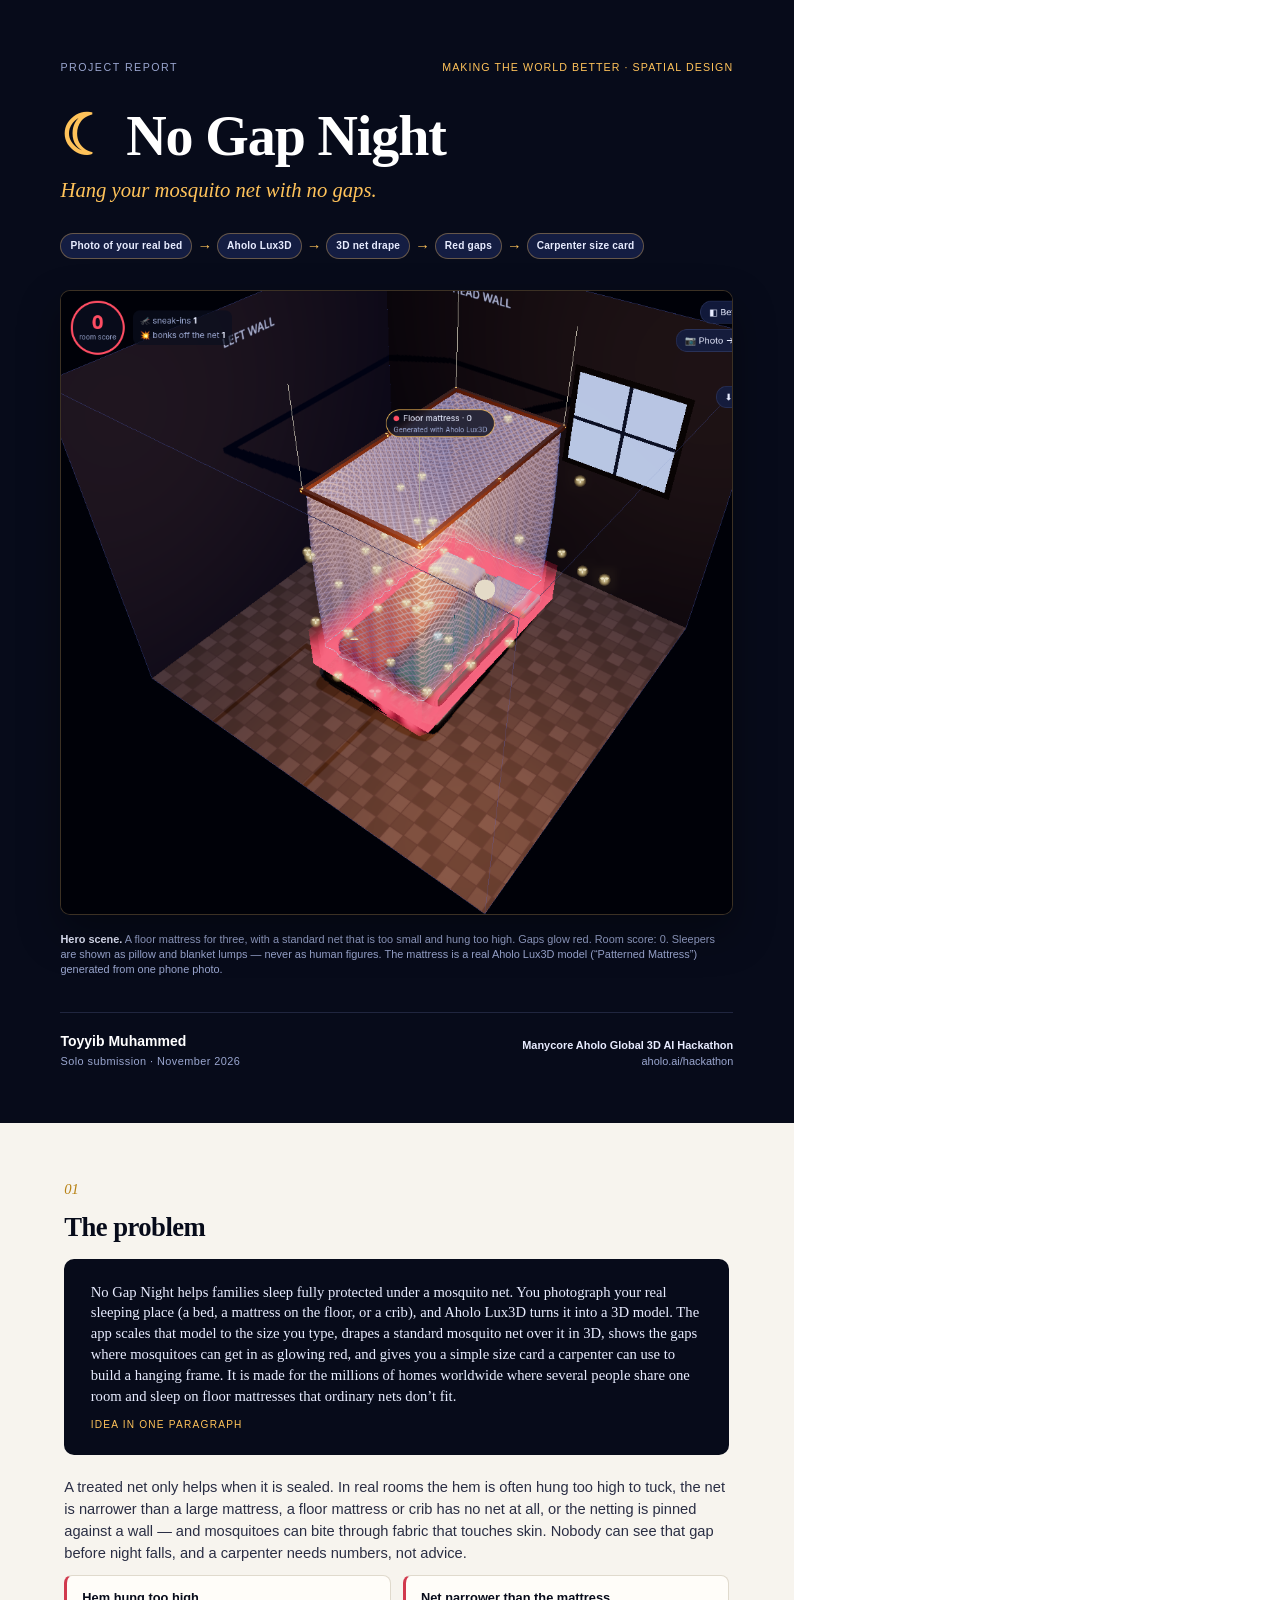
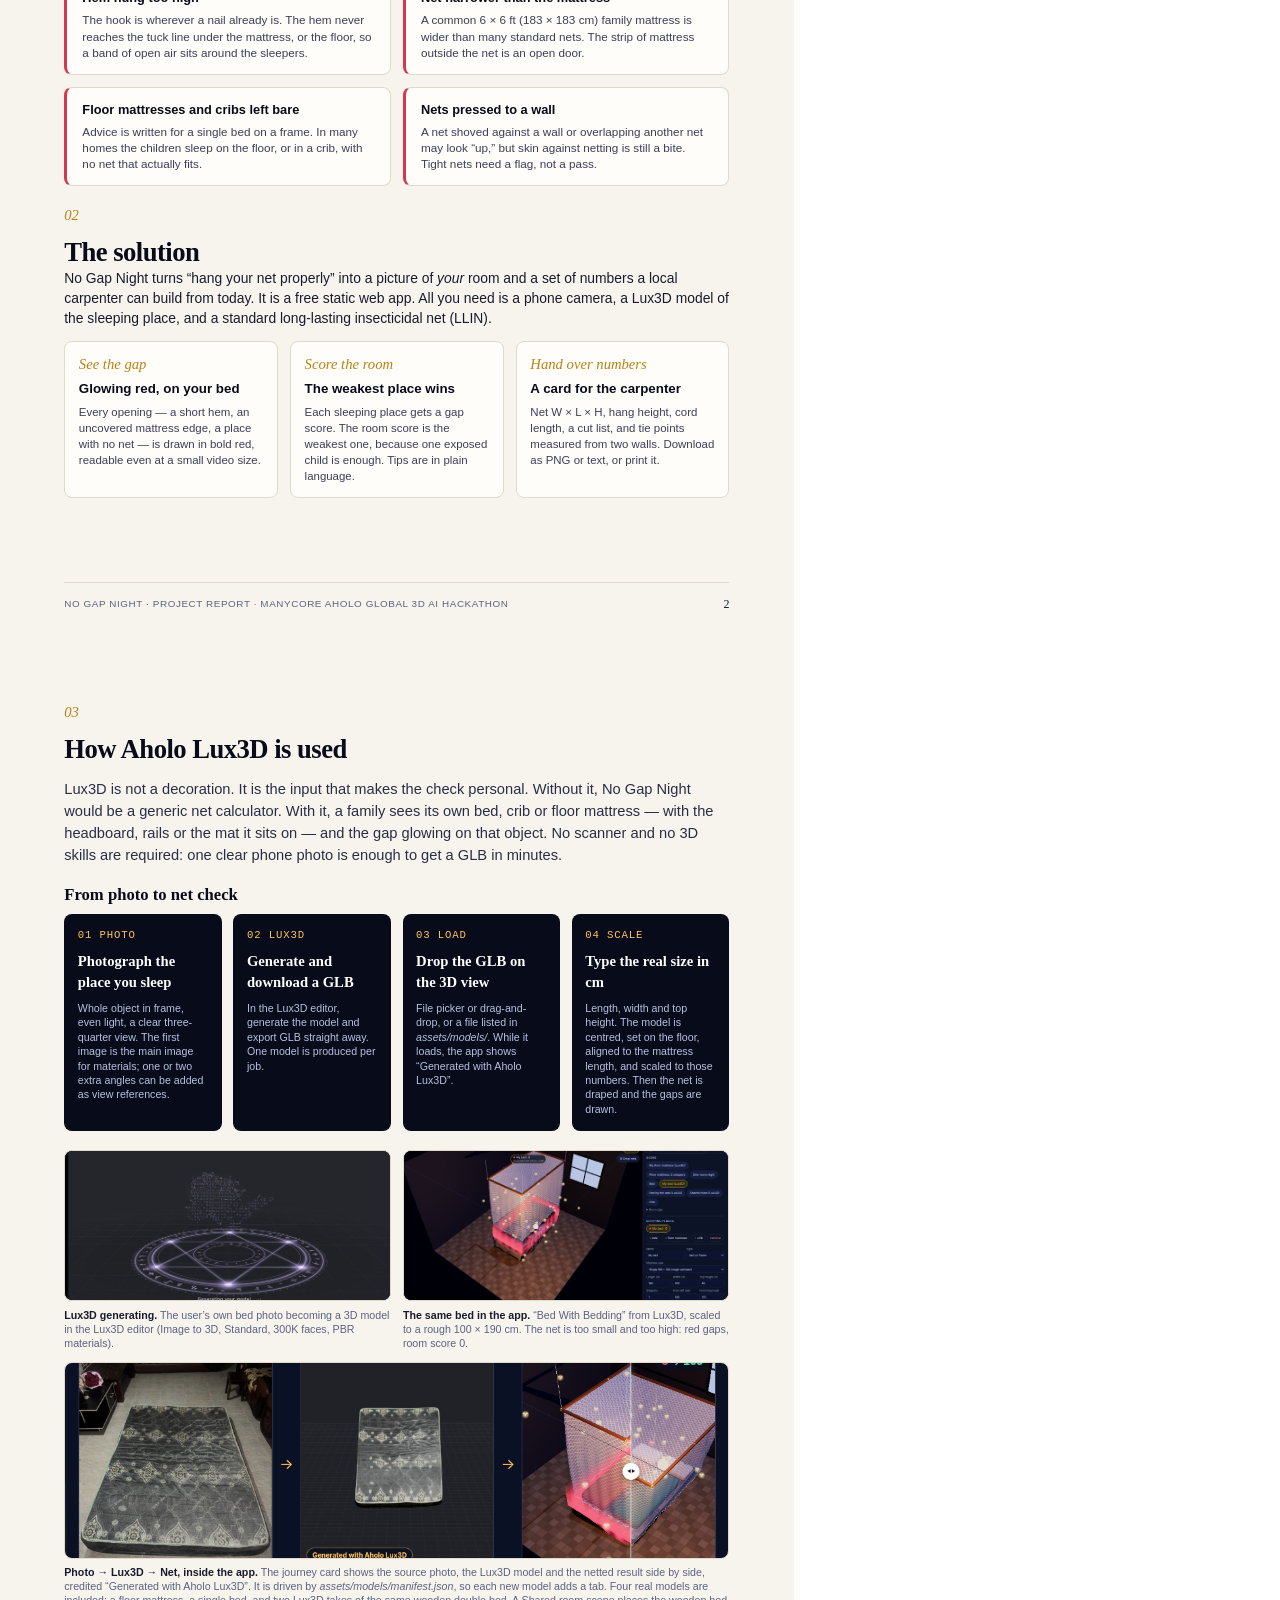
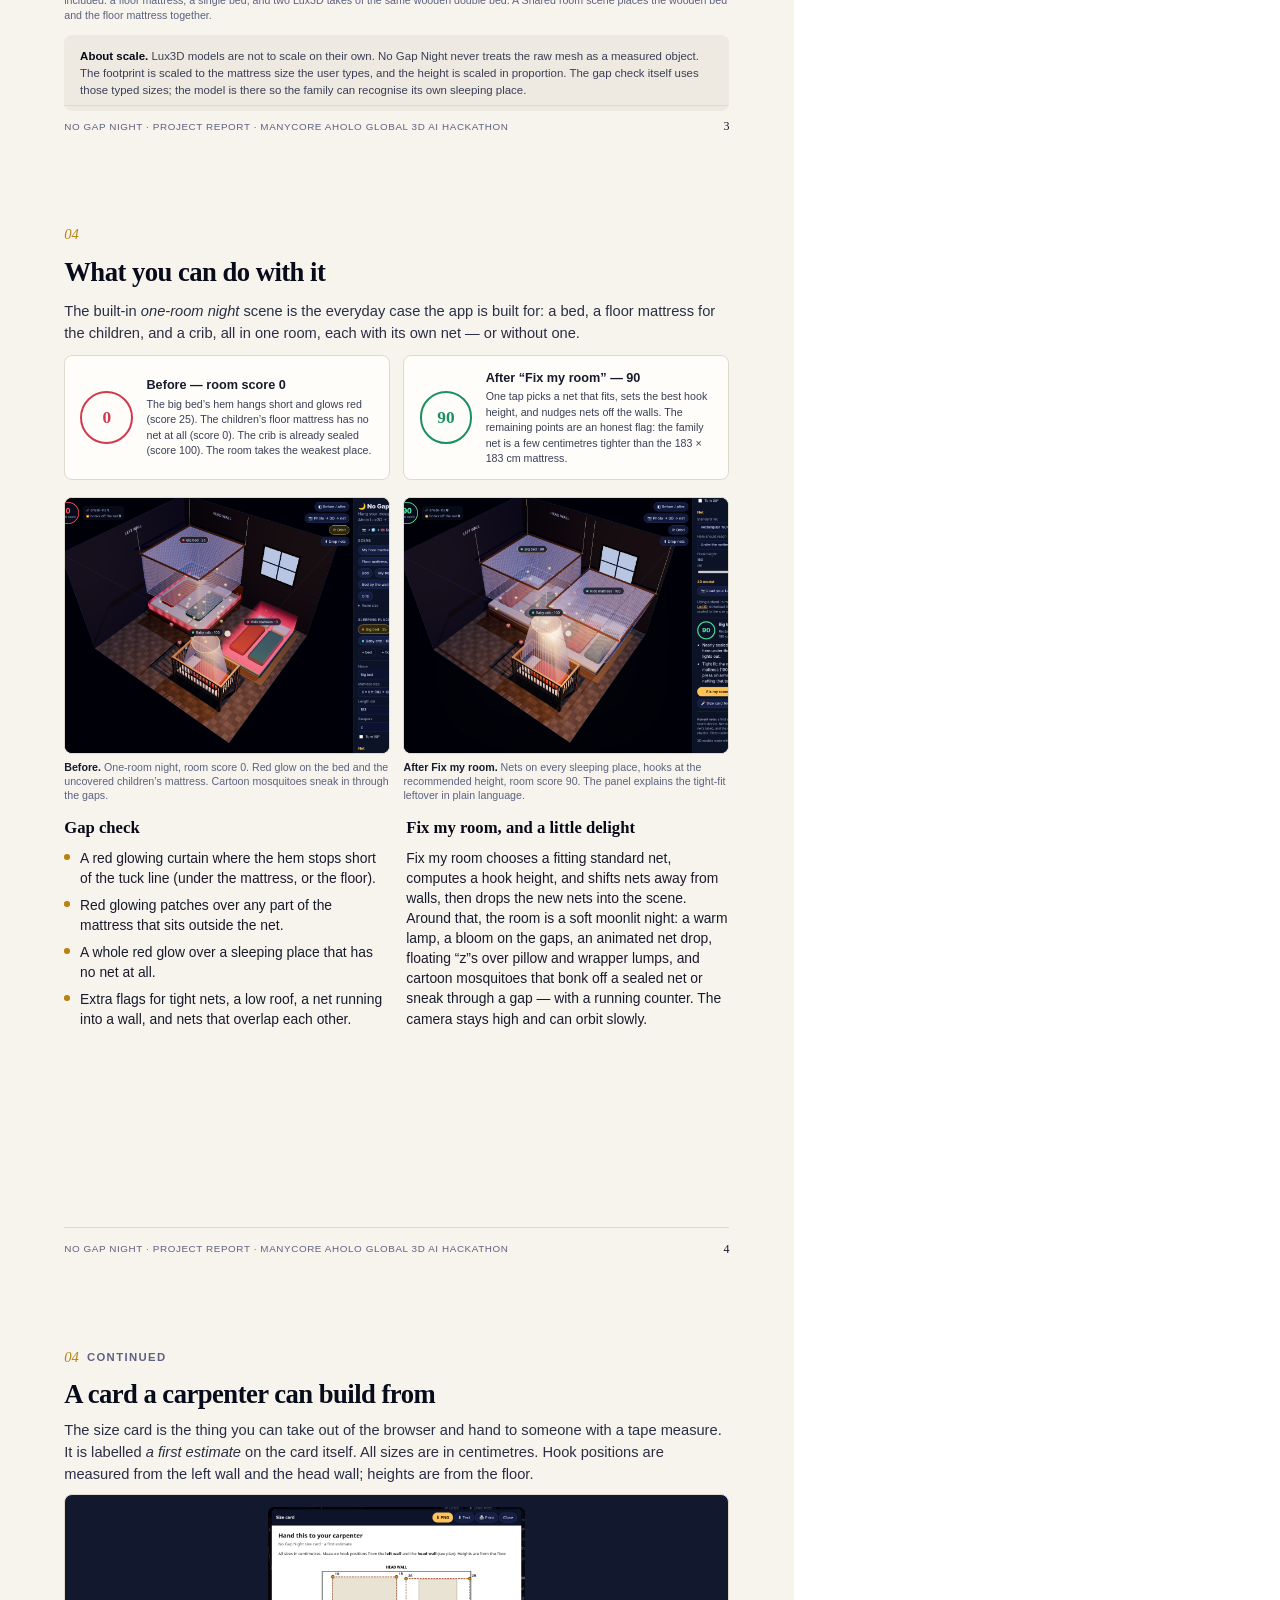
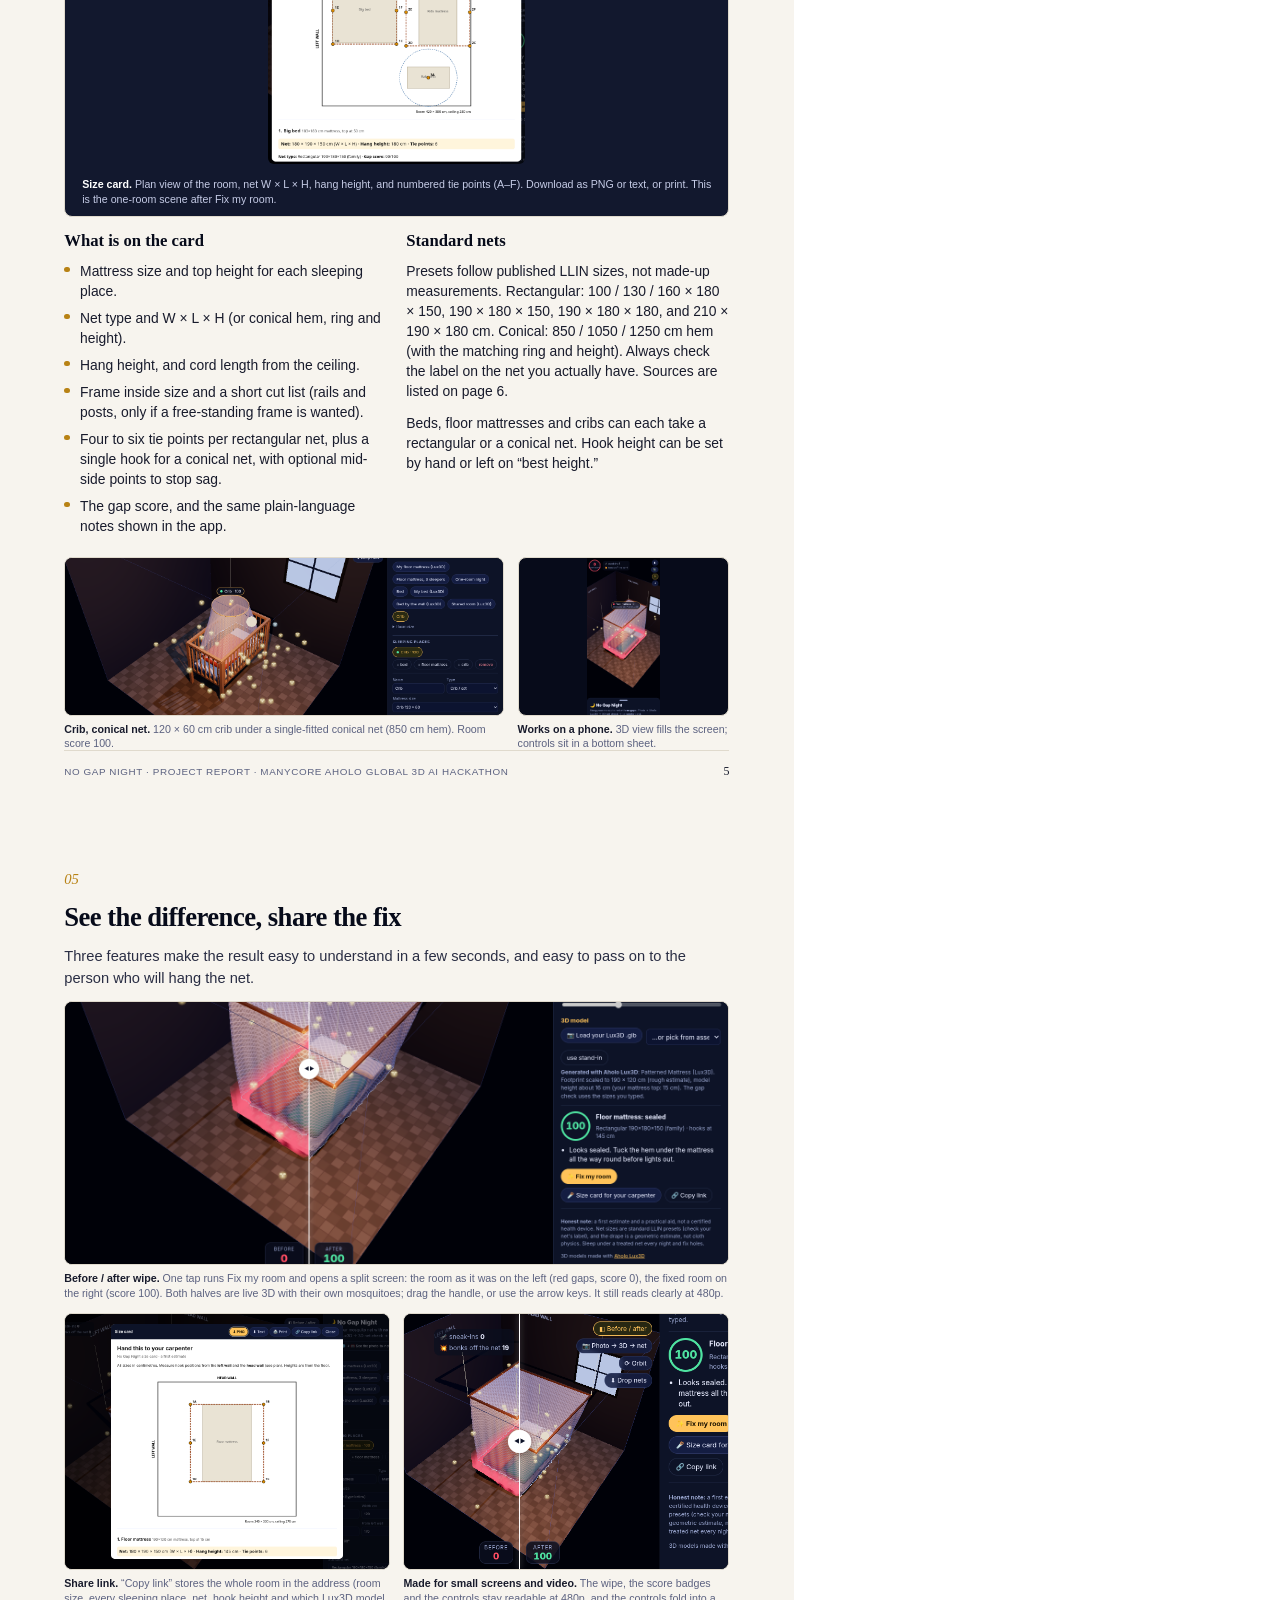
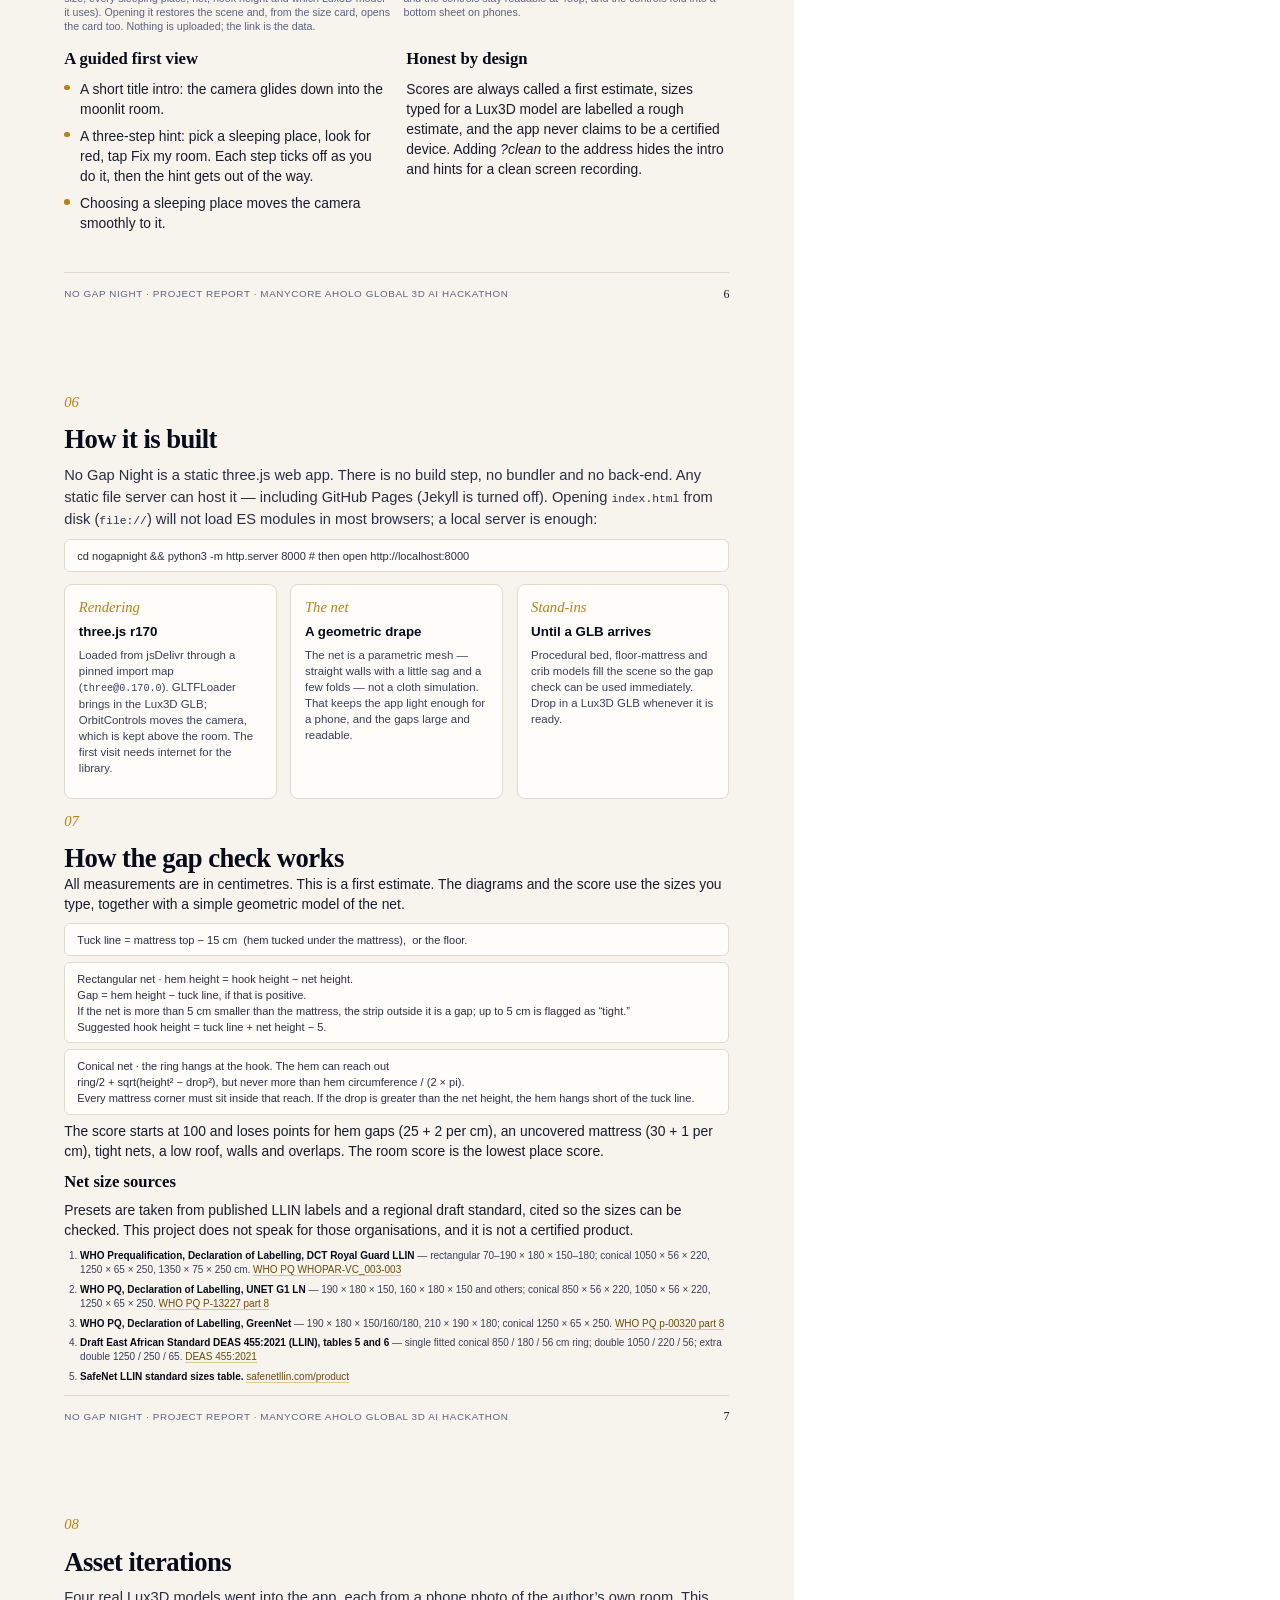
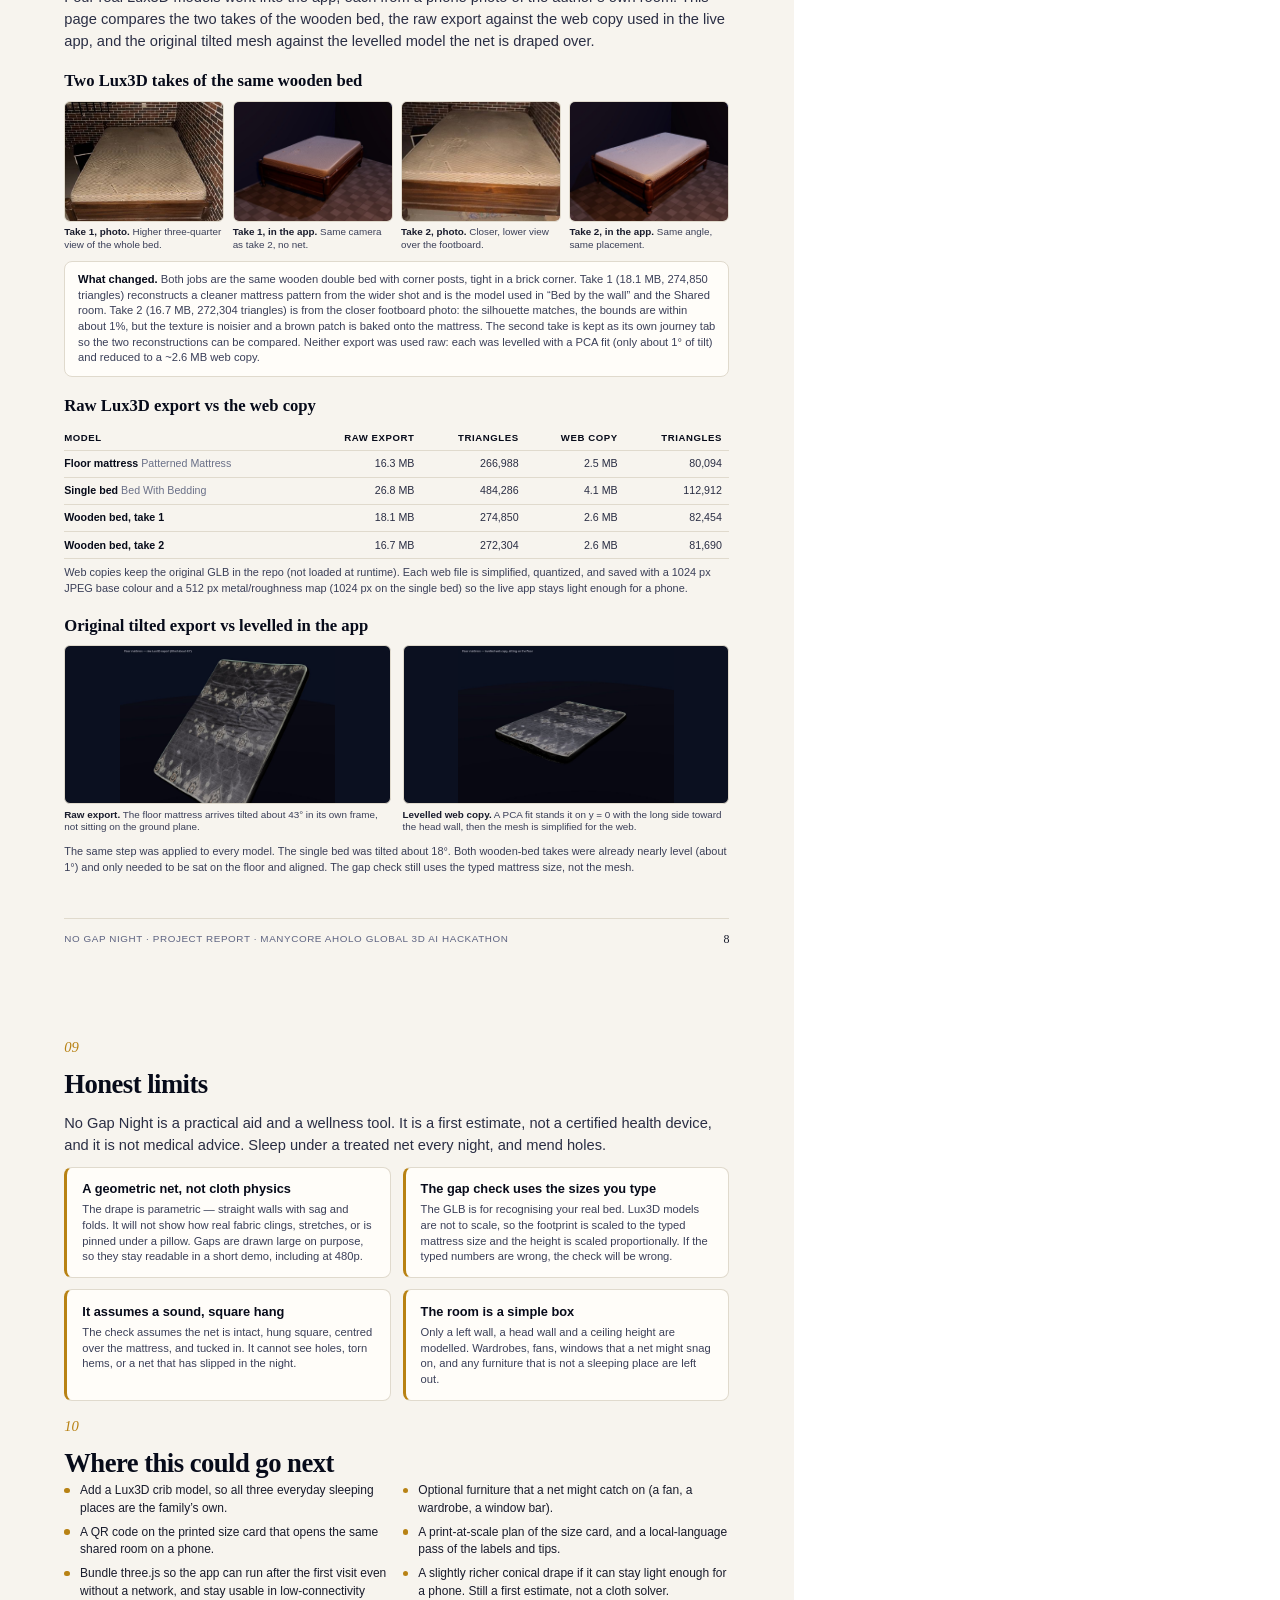
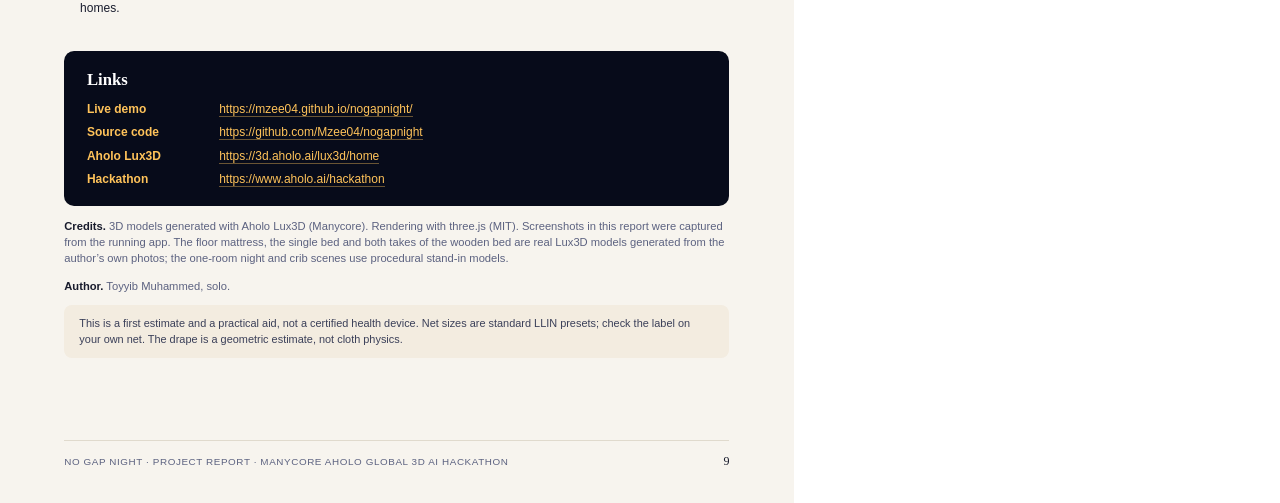
==== commit 1b1a5ad1: "Add the live GitHub repo and Pages URLs to the README and report." ====
--- a/docs/report.html
+++ b/docs/report.html
@@ -1174,9 +1174,9 @@
     <h3>Links</h3>
     <dl>
       <dt>Live demo</dt>
-      <dd><span class="ph">[Demo link — to add]</span></dd>
+      <dd><a href="https://mzee04.github.io/nogapnight/">https://mzee04.github.io/nogapnight/</a></dd>
       <dt>Source code</dt>
-      <dd><span class="ph">[Repo link — to add]</span></dd>
+      <dd><a href="https://github.com/Mzee04/nogapnight">https://github.com/Mzee04/nogapnight</a></dd>
       <dt>Aholo Lux3D</dt>
       <dd><a href="https://3d.aholo.ai/lux3d/home">https://3d.aholo.ai/lux3d/home</a></dd>
       <dt>Hackathon</dt>
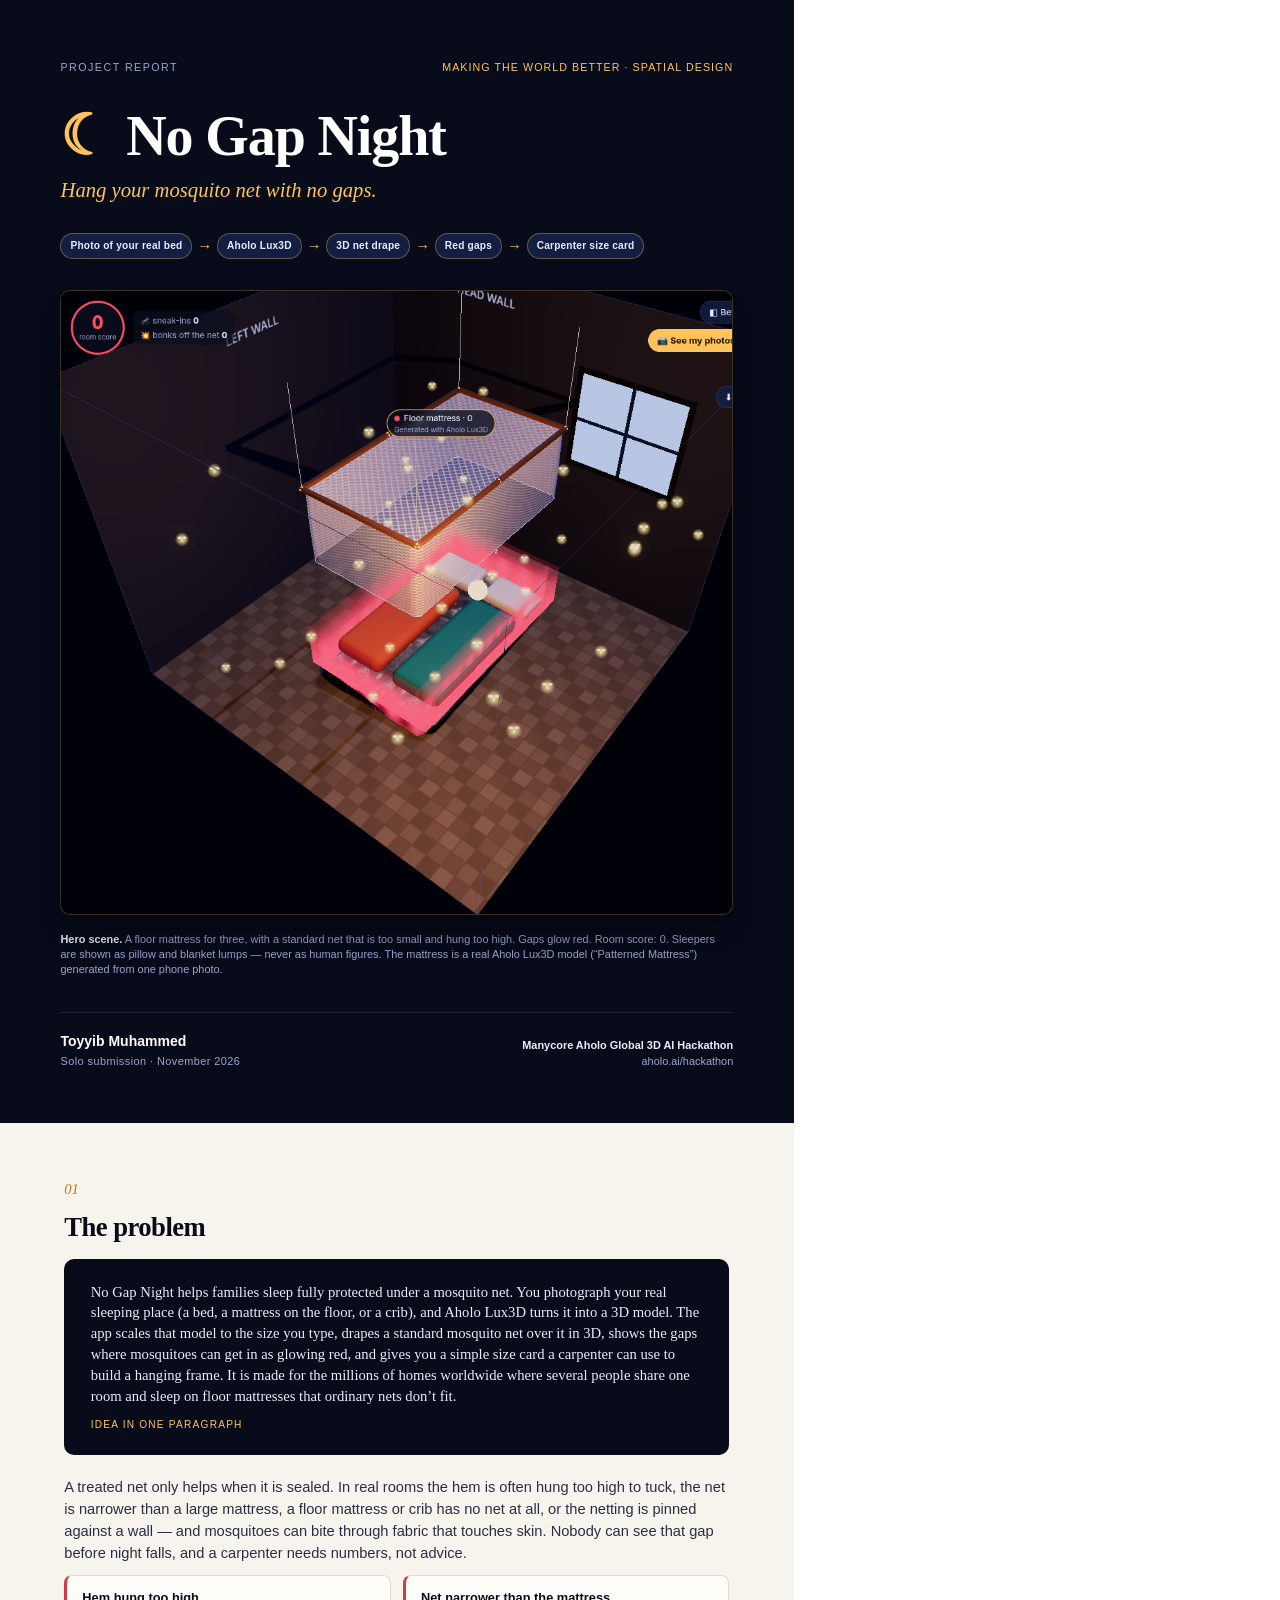
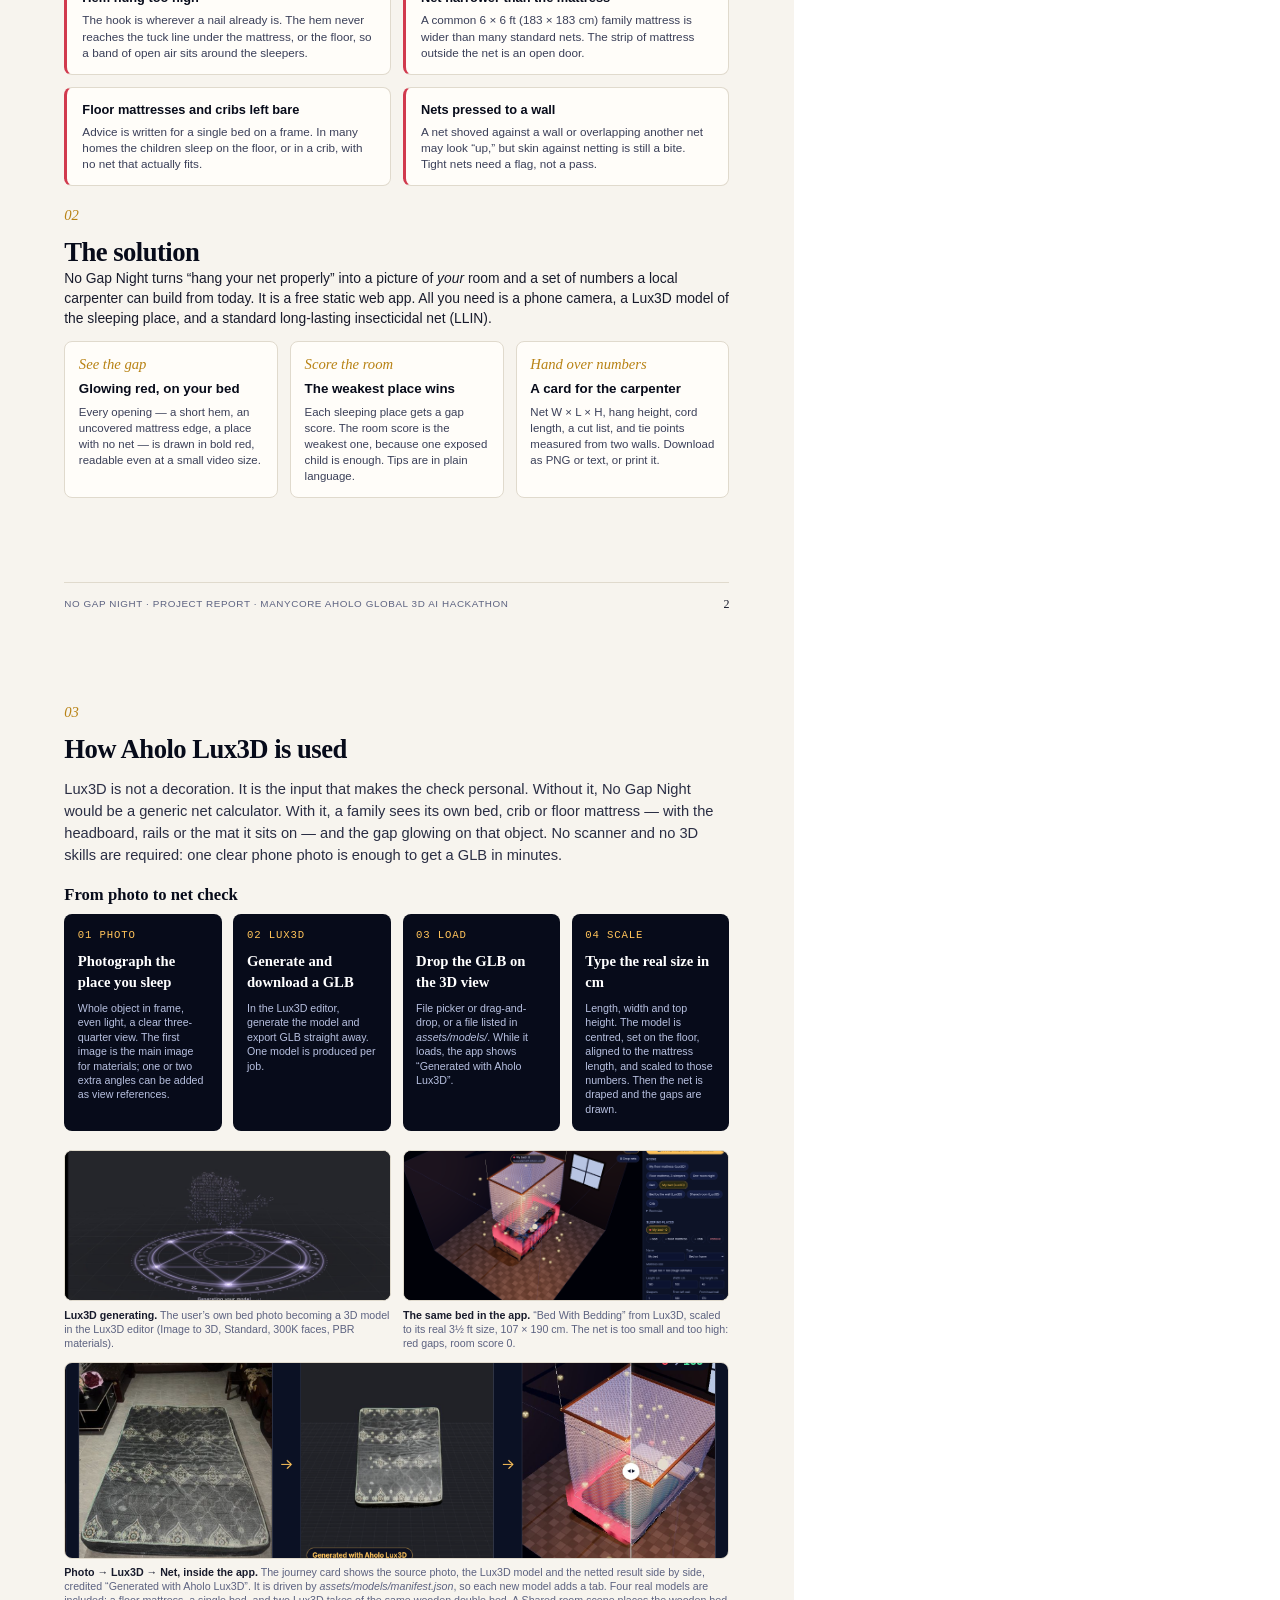
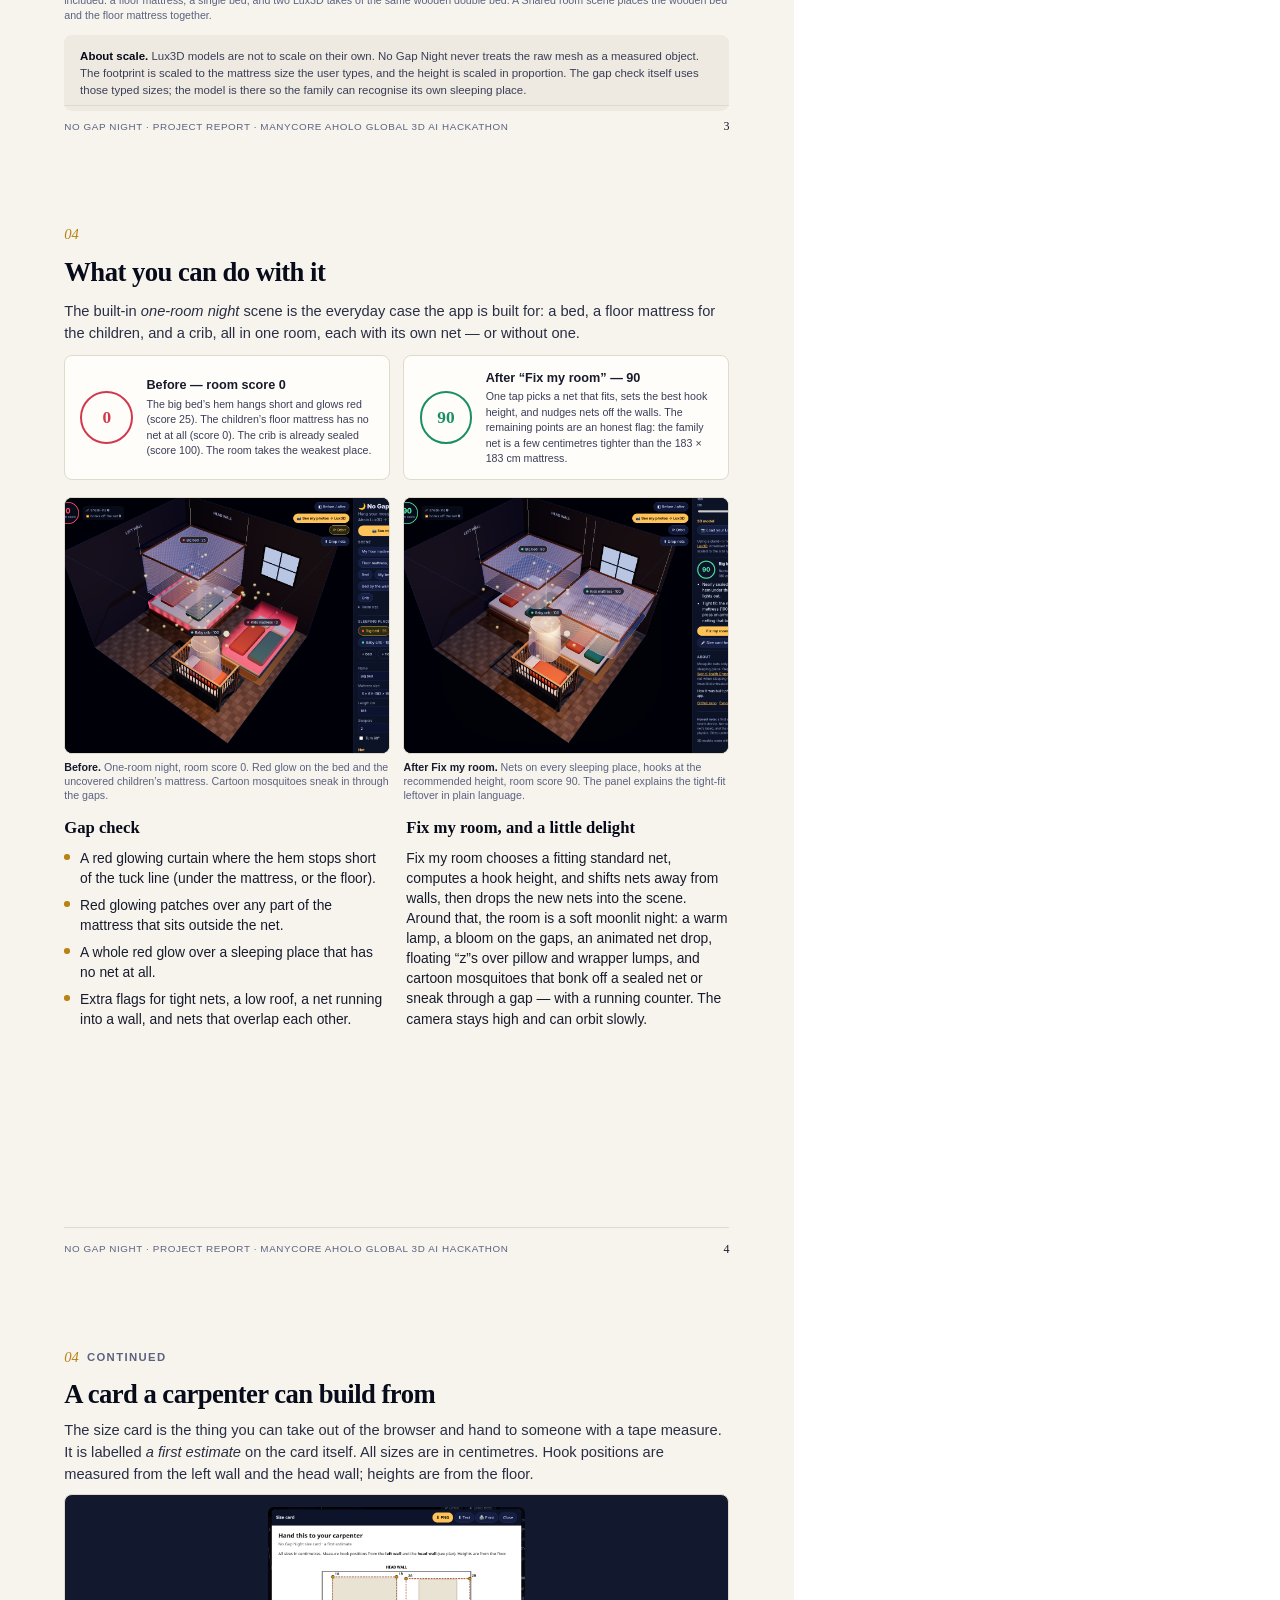
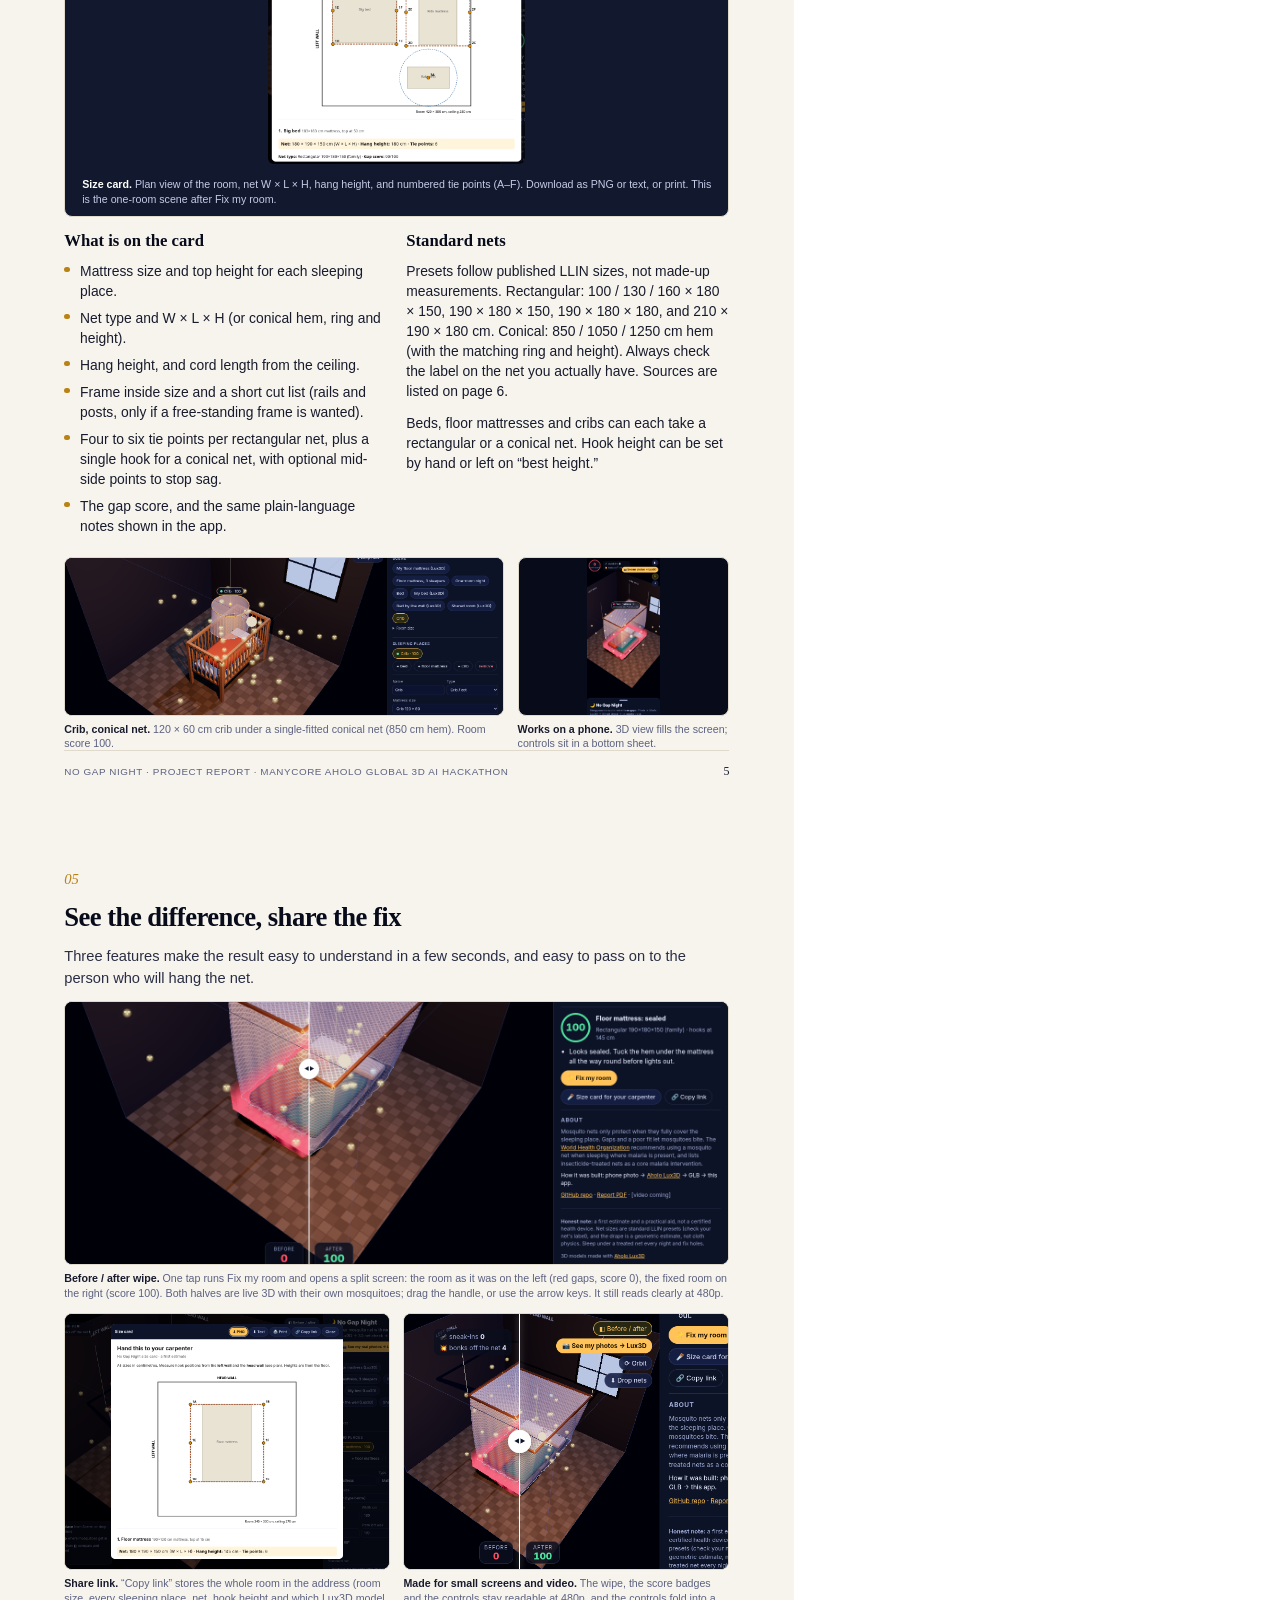
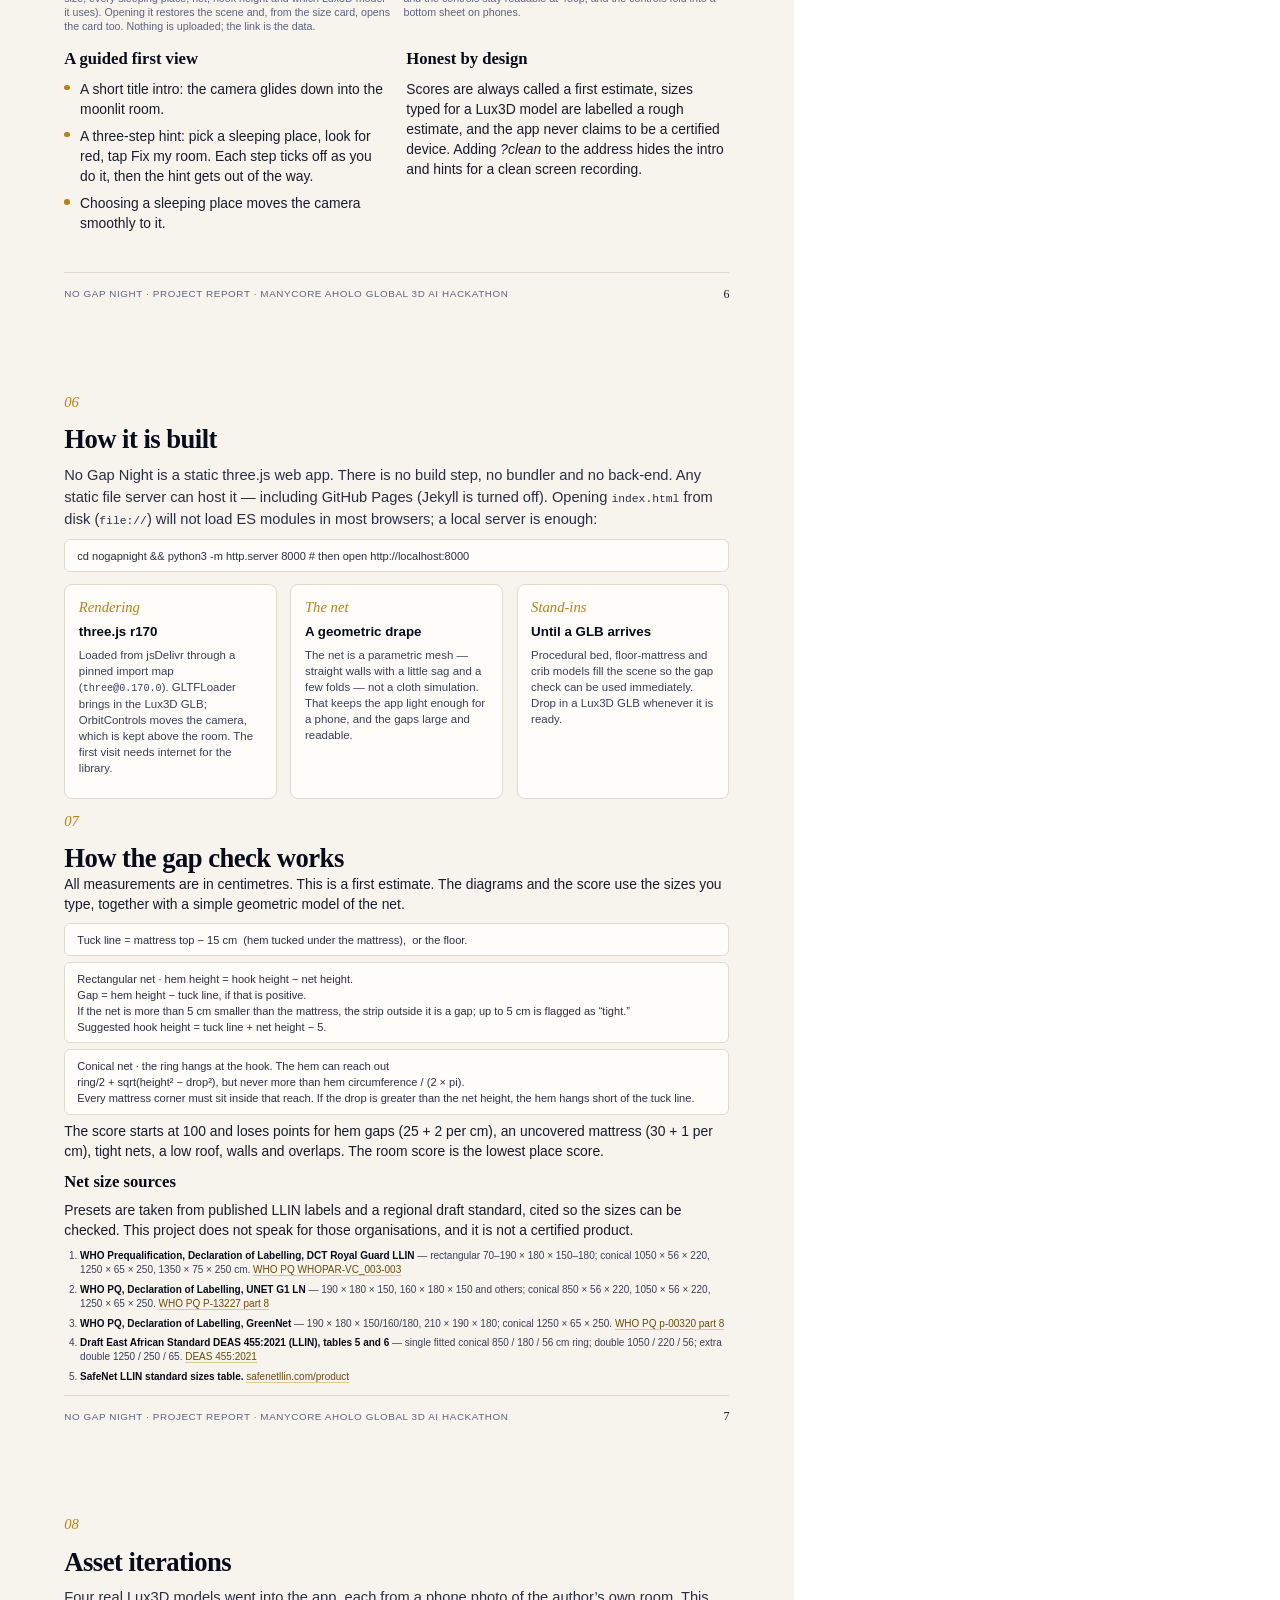
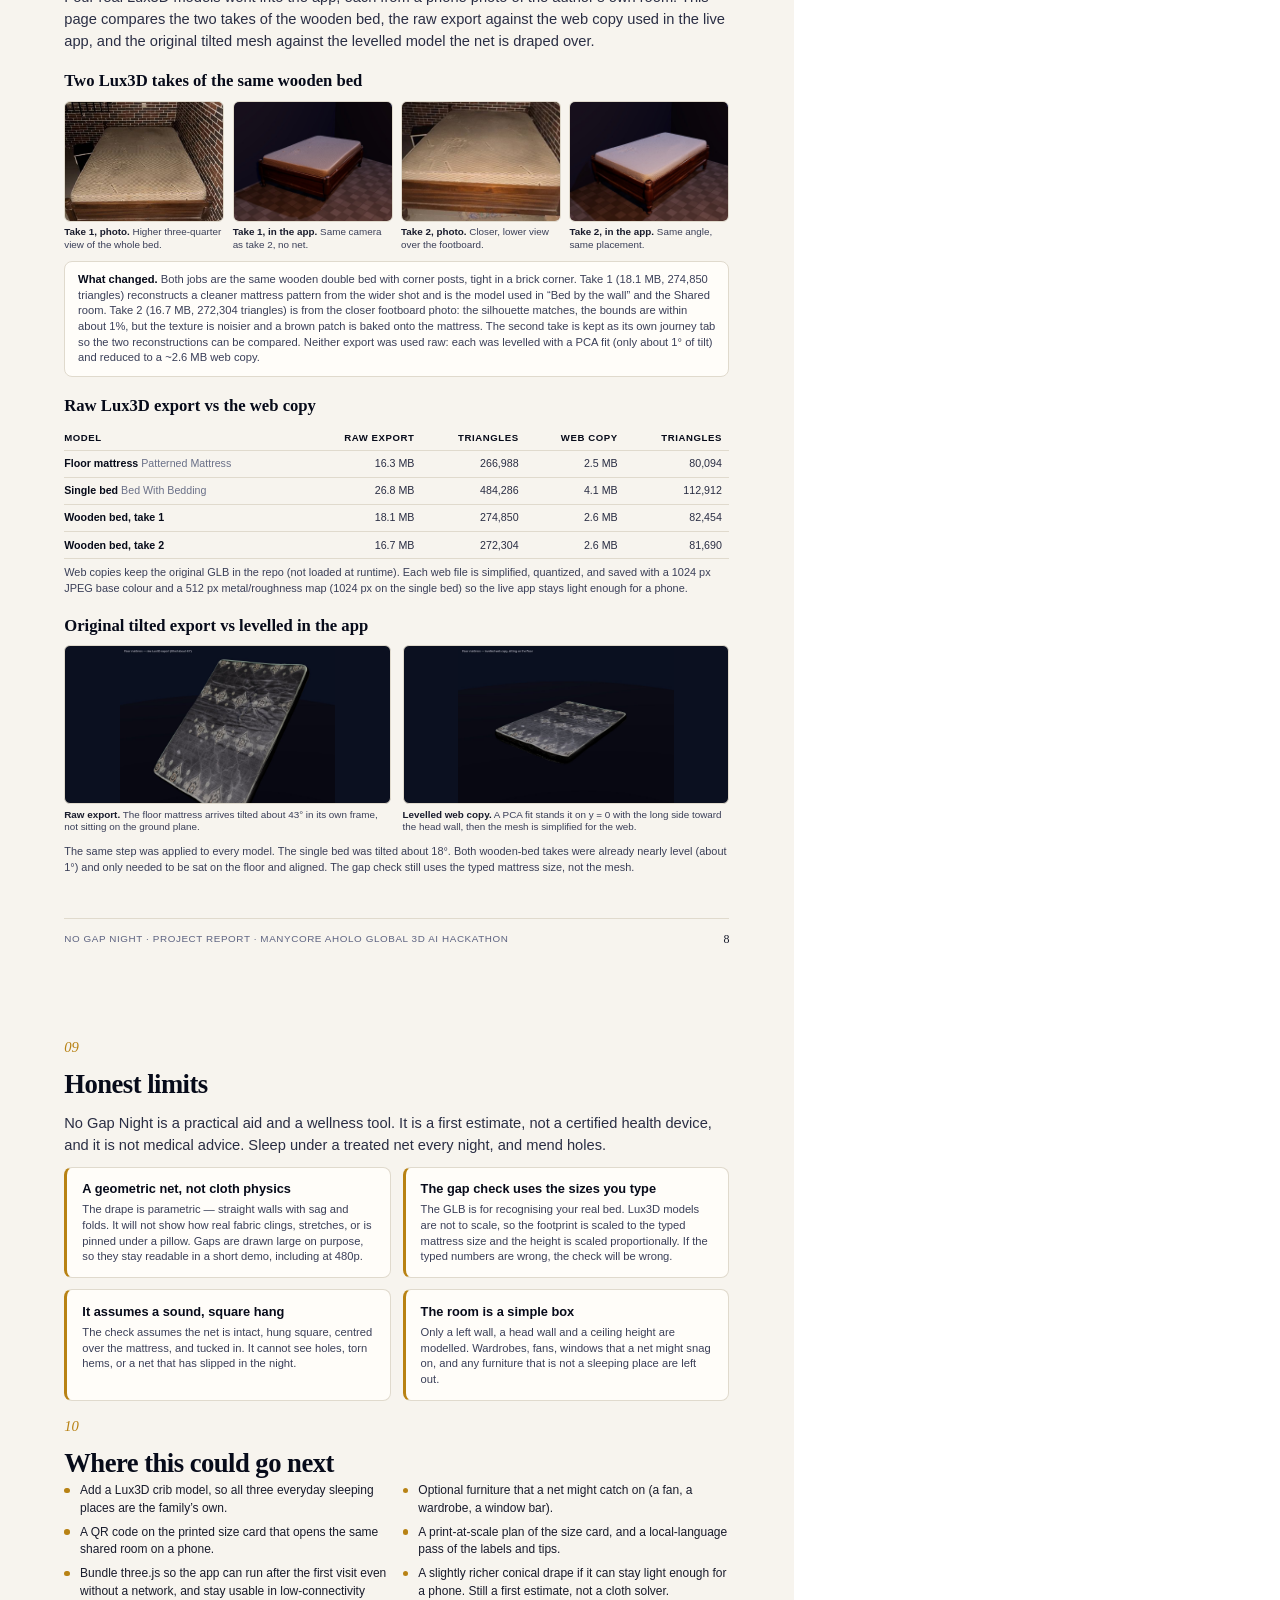
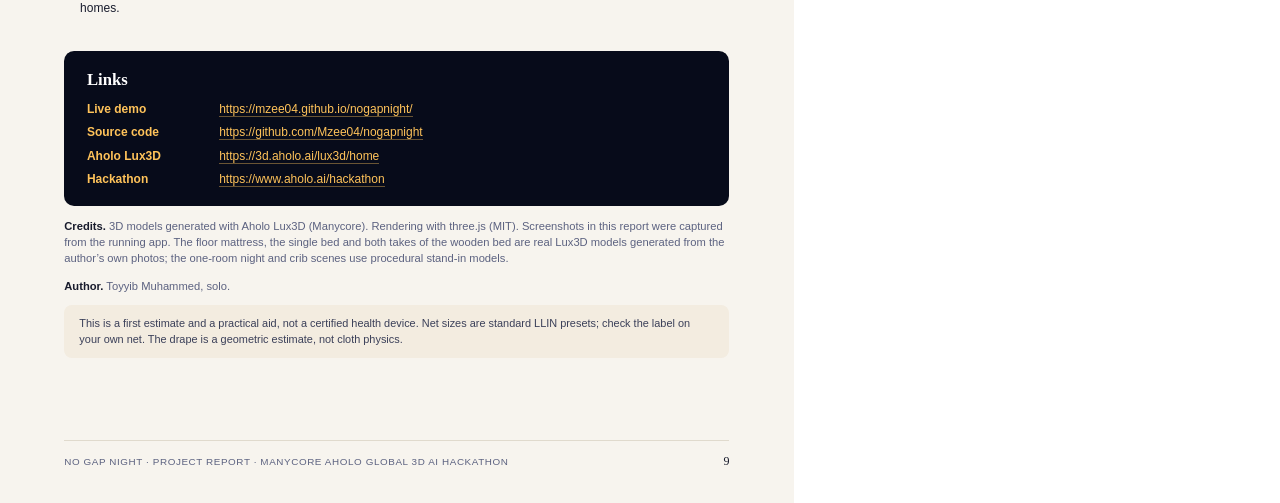
==== commit f519ebf4: "My bed: real 3½ ft size, 107 × 190 cm" ====
--- a/docs/report.html
+++ b/docs/report.html
@@ -823,7 +823,7 @@
     </figure>
     <figure style="margin:0;">
       <img class="shot-ph" src="../shots/10-lux3d-bed-gaps.png" alt="The Lux3D bed inside No Gap Night under a net that is too small and hung too high, with red gaps and a room score of 0.">
-      <figcaption><strong>The same bed in the app.</strong> “Bed With Bedding” from Lux3D, scaled to a rough 100 × 190 cm. The net is too small and too high: red gaps, room score 0.</figcaption>
+      <figcaption><strong>The same bed in the app.</strong> “Bed With Bedding” from Lux3D, scaled to its real 3½ ft size, 107 × 190 cm. The net is too small and too high: red gaps, room score 0.</figcaption>
     </figure>
   </div>
 
